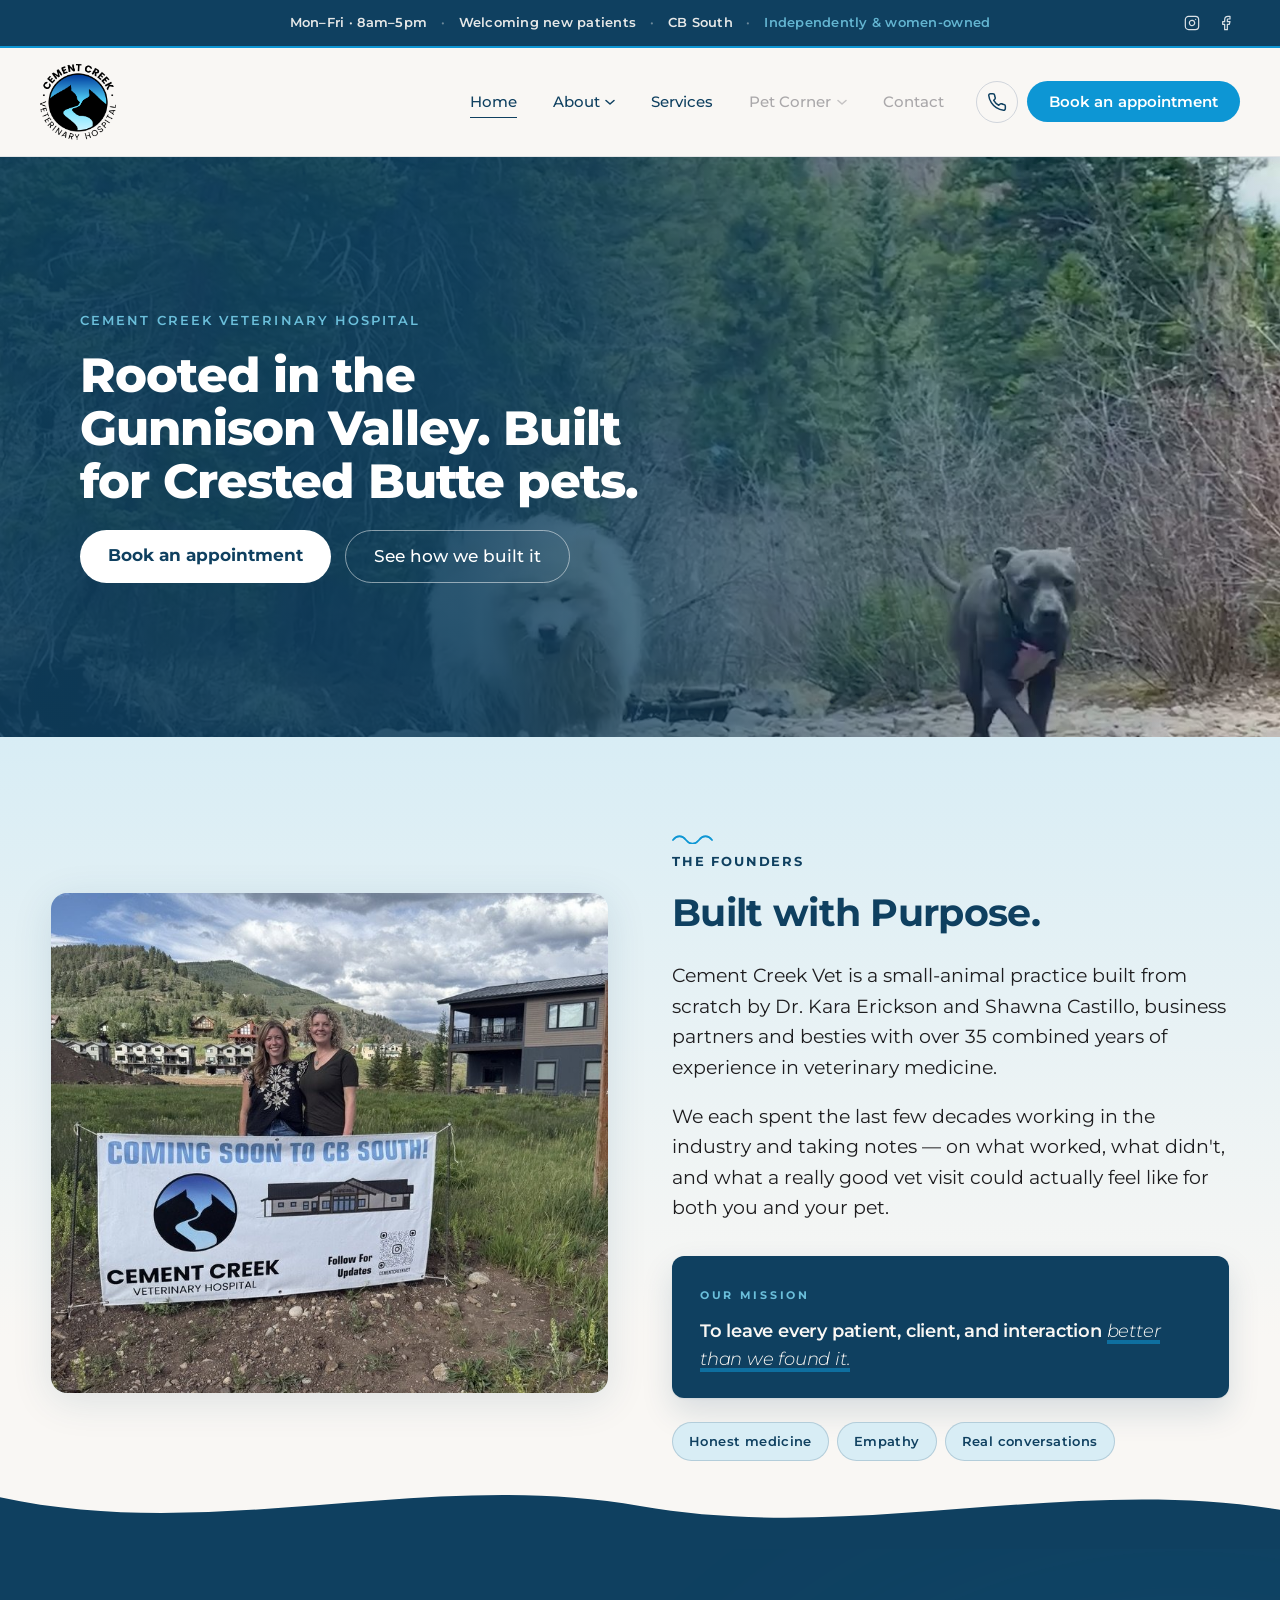
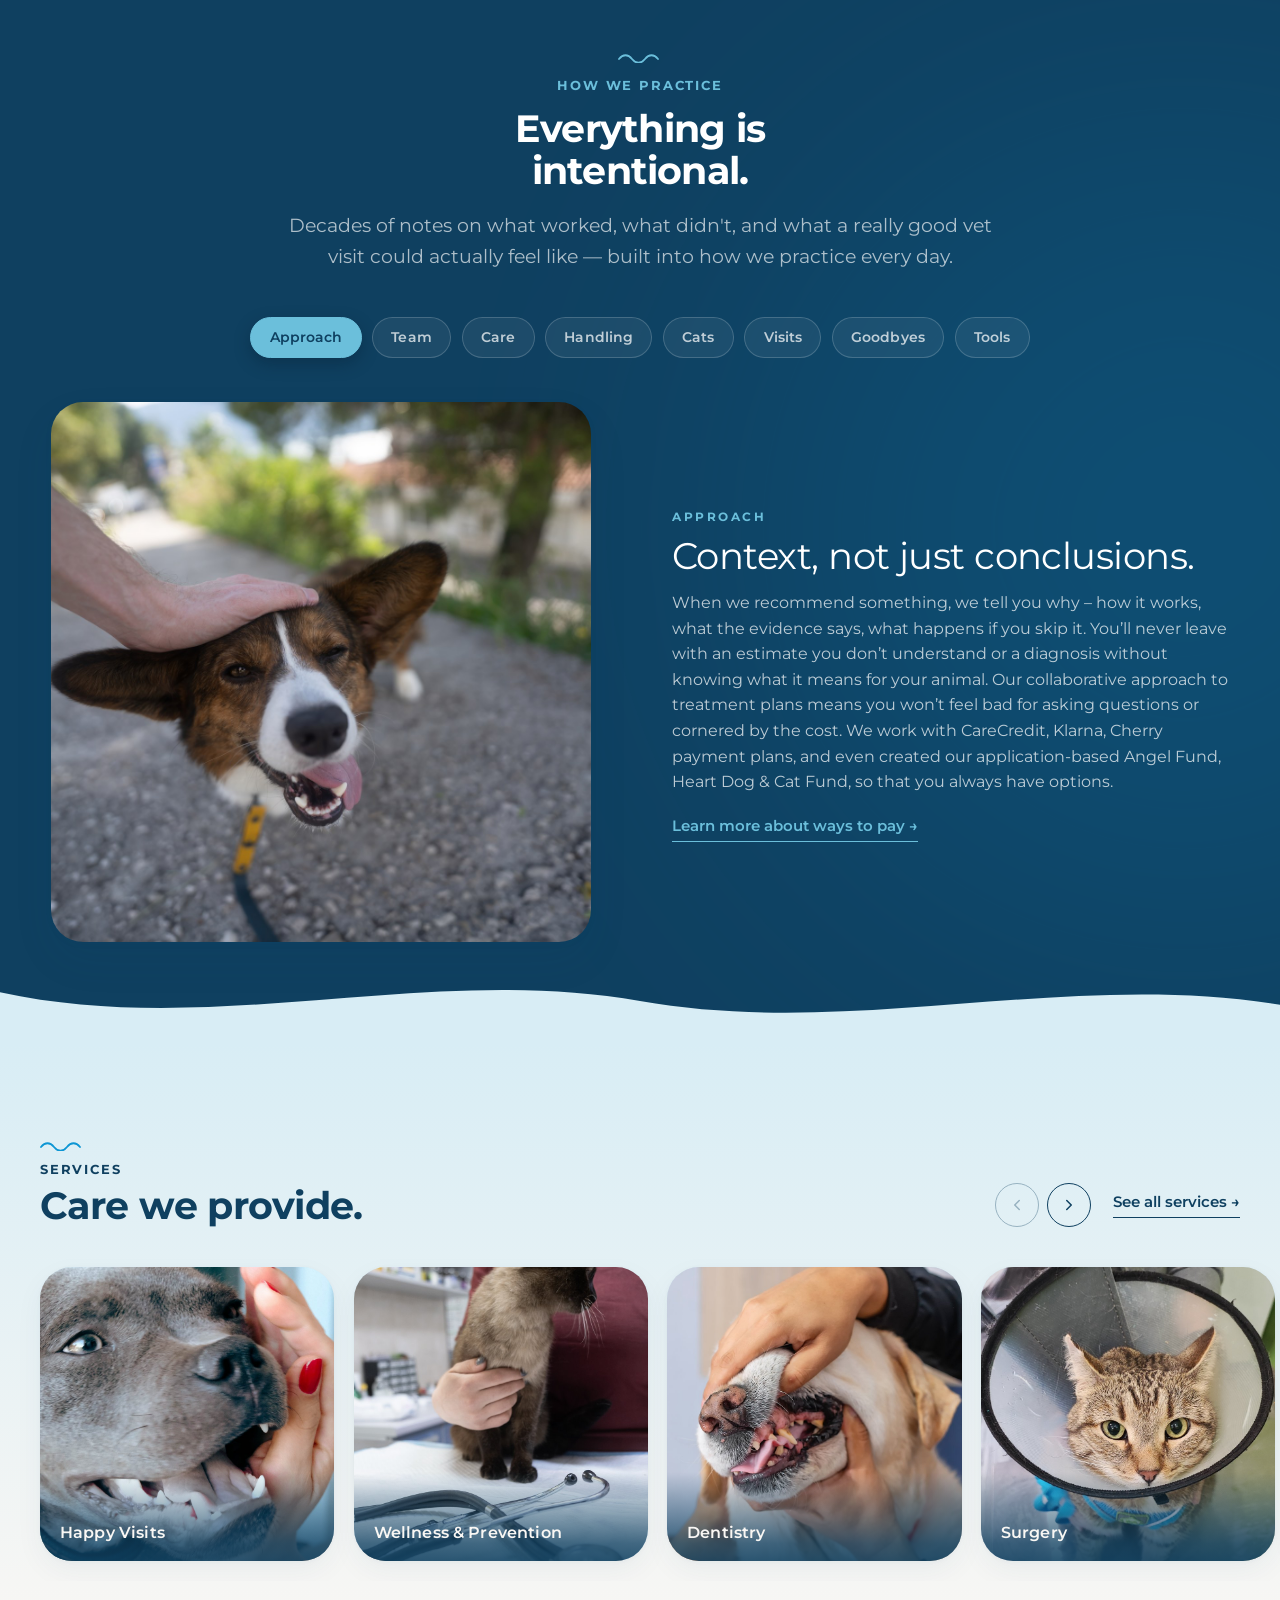
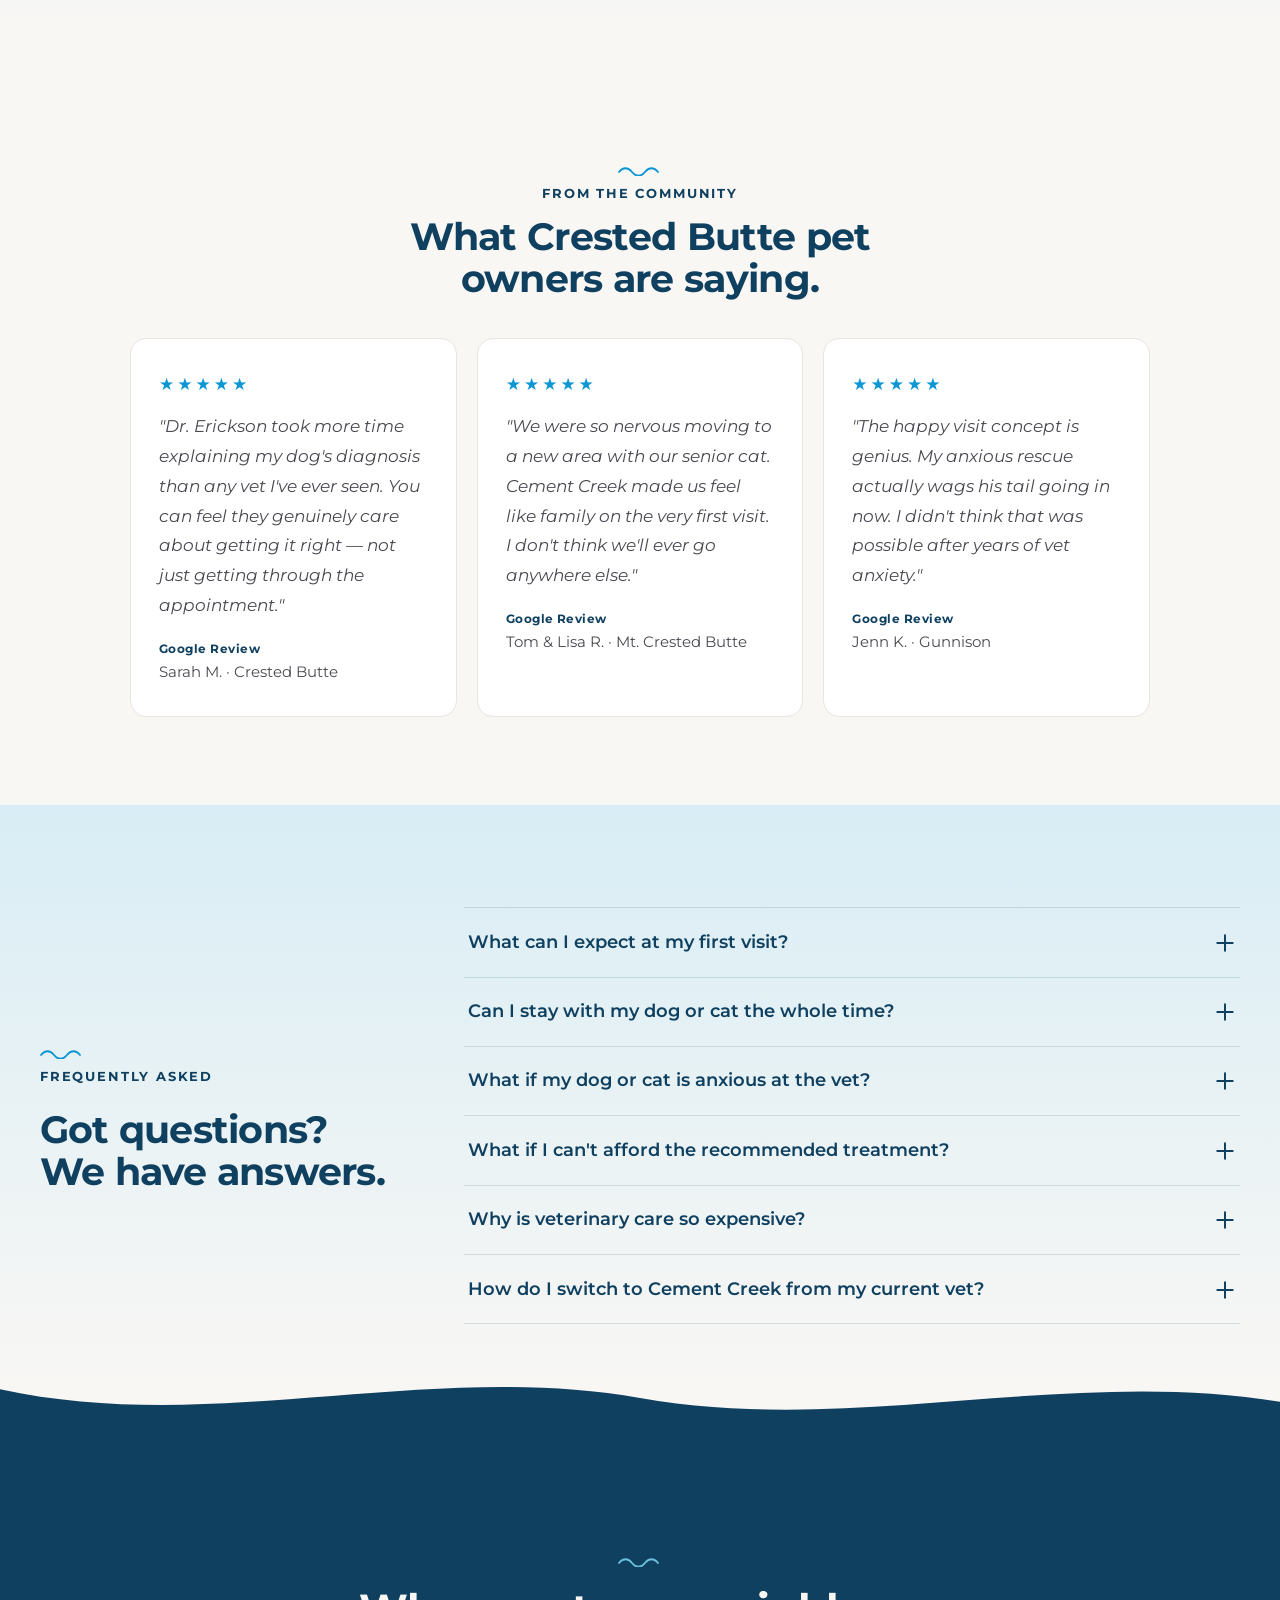
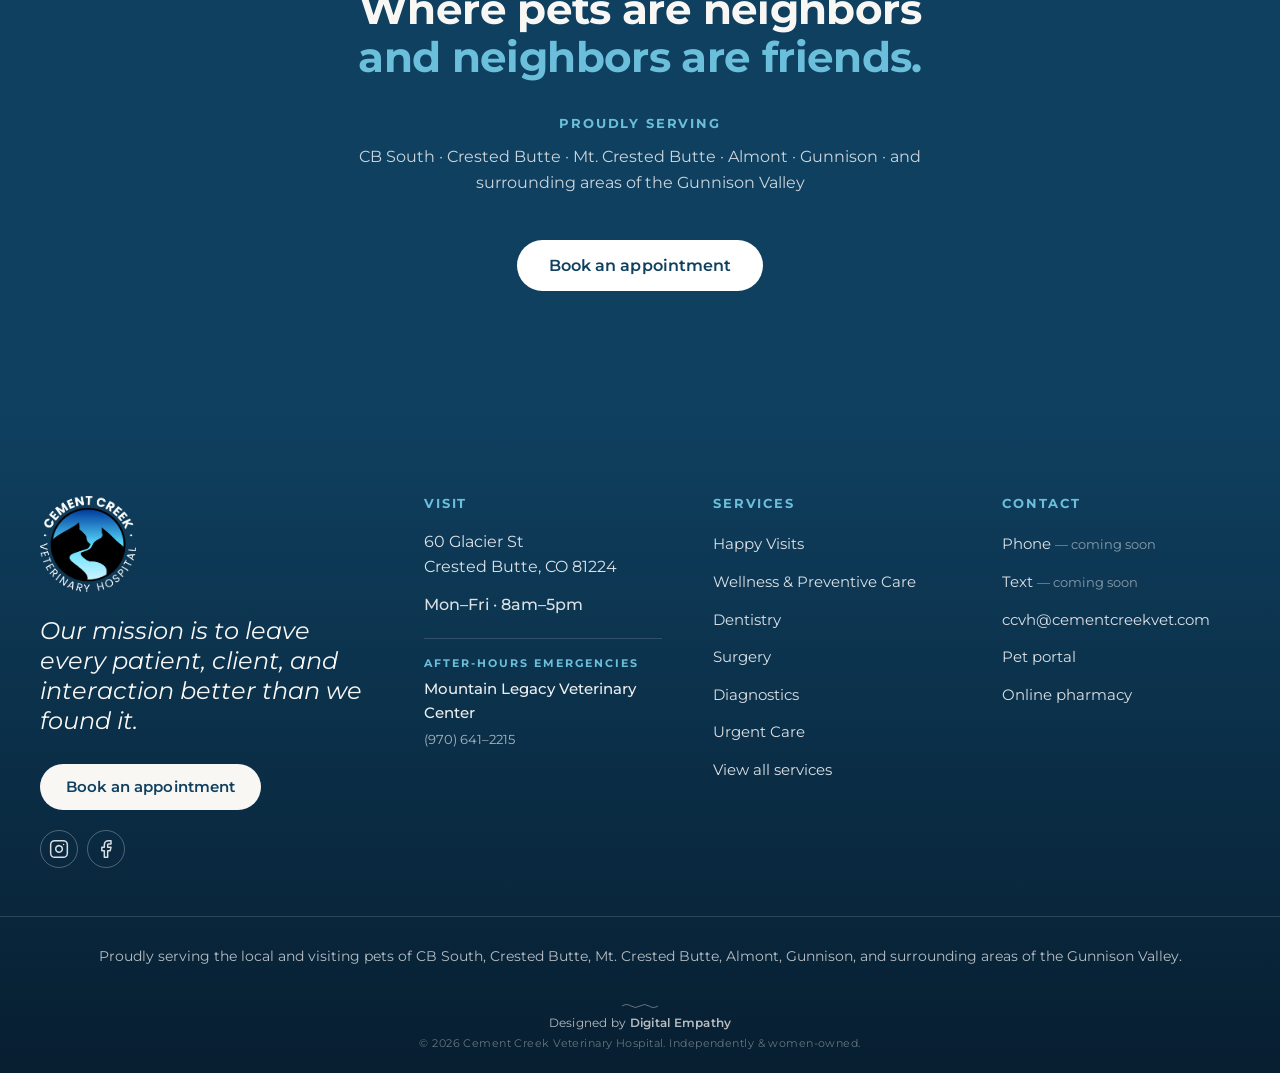
==== homepage-2.html @ b61f5b1e "v13: establish v2 design track per Design Revision Brief Adds homepage-2 / services-2 / team-2 along" ====
<!DOCTYPE html>
<html lang="en">
<head>
  <meta charset="UTF-8" />
  <meta name="viewport" content="width=device-width, initial-scale=1.0" />
  <title>Cement Creek Veterinary Hospital — Crested Butte, CO</title>
  <meta name="description" content="A small-animal veterinary practice for the people and pets of the Gunnison Valley. Independently and women-owned. Now welcoming new patients in Crested Butte South, Colorado." />

  <!-- Google Fonts -->
  <link rel="preconnect" href="https://fonts.googleapis.com" />
  <link rel="preconnect" href="https://fonts.gstatic.com" crossorigin />
  <link href="https://fonts.googleapis.com/css2?family=Montserrat:ital,wght@0,300;0,400;0,500;0,600;0,700;0,800;1,400;1,500&display=swap" rel="stylesheet" />

  <link rel="stylesheet" href="styles/main-2.css?v=21" />
  <link rel="icon" type="image/png" href="assets/CEMENT CREEK MAIN LOGO_BADGE.png" />
</head>
<body>

  <div id="global-header"></div>

  <main>

    <!-- Page-creek watermark removed — see scripts/main.js + main.css. -->

    <!-- ========================================================
         HERO — full-width cinematic video banner (2026-05-27).
         Replaces the previous creek-clipped split hero + sibling
         hero-media-mask. The looping video fills the full width
         behind a left-anchored dark overlay; the copy column sits
         on the left. Layout + styling match Brees'
         homepage-mockup.html exactly. All copy preserved verbatim
         from the prior hero (brand line → eyebrow, tagline → h1,
         both buttons, founder signature).
         ======================================================== -->
    <section class="hero-banner" aria-label="Cement Creek Veterinary Hospital">
      <!-- Hero loop video. Autoplay + muted + playsinline so it
           starts silently on every device. Poster is shown while
           loading (and as a fallback if autoplay is blocked). -->
      <video
        data-hero-video
        autoplay muted loop playsinline
        preload="metadata"
        poster="assets/videos/hero-video-poster.jpg"
        aria-hidden="true">
        <source src="assets/videos/hero-video.mp4" type="video/mp4" />
      </video>
      <div class="hero-overlay">
        <div class="hero-text" data-reveal>
          <div class="hero-eyebrow">Cement Creek Veterinary Hospital</div>
          <h1>Rooted in the Gunnison Valley. Built for Crested Butte pets.</h1>
          <div class="hero-ctas">
            <a href="#" class="btn-white" data-todo="Book an appointment URL">Book an appointment</a>
            <a href="#everything-intentional" class="btn-ghost">See how we built it</a>
          </div>
        </div>
      </div>
    </section>


    <!-- ========================================================
         BUILT WITH PURPOSE — founder intro
         Primary photo: building exterior (placeholder until founder portrait arrives)
         Secondary photo: dogs in creek portrait (small print, overlapping corner)
         ======================================================== -->
    <section class="section founders" aria-labelledby="founders-title">

      <div class="container">
        <div class="founders__grid">

          <!-- IMAGE on the LEFT — single rounded photo of the clinic
               or the founders. Replaces the previous stacked polaroids. -->
          <div class="founders__media" data-reveal>
            <figure class="founders__image">
              <img src="assets/images/founders-portrait.jpg"
                   alt="Dr. Kara Erickson and Shawna Castillo — founders of Cement Creek Veterinary Hospital" />
            </figure>
          </div>

          <!-- TEXT on the RIGHT — founders intro + mission. -->
          <div class="founders__copy">
            <span class="eyebrow" data-reveal>The Founders</span>
            <h2 class="founders__title" id="founders-title" data-reveal>Built with Purpose.</h2>
            <!-- Two-paragraph lede (matches the homepage-mockup
                 "longer format"). Natural break at the em-dash
                 sentence boundary. Copy is unchanged — just split. -->
            <p class="founders__lede" data-reveal>
              Cement Creek Vet is a small-animal practice built from scratch by Dr. Kara Erickson and Shawna Castillo, business partners and besties with over 35 combined years of experience in veterinary medicine.
            </p>
            <p class="founders__lede" data-reveal>
              We each spent the last few decades working in the industry and taking notes &mdash; on what worked, what didn't, and what a really good vet visit could actually feel like for both you and your pet.
            </p>
            <!-- MISSION callout — navy card with eyebrow + pledge only.
                 The three pillars were pulled OUT into the .values-tags
                 row below (matches the homepage-mockup structure where
                 the mission card stays focused on the pledge and the
                 values read as separate, scannable chips). -->
            <figure class="mission mission--navy" data-reveal>
              <span class="mission__eyebrow">Our Mission</span>
              <blockquote class="mission__quote">
                To leave every patient, client, and interaction <em>better than we found it.</em>
              </blockquote>
            </figure>
            <!-- VALUES TAGS — the three pillars as a pill row below
                 the mission card. Matches the mockup's `.values-tags`
                 pattern, recolored to our palette tokens. -->
            <ul class="values-tags" aria-label="How we deliver on our mission" data-reveal>
              <li>Honest medicine</li>
              <li>Empathy</li>
              <li>Real conversations</li>
            </ul>
          </div>

        </div>
      </div>
    </section>


    <!-- ========================================================
         EVERYTHING IS INTENTIONAL — tabbed pills + single focus
         8 numbered pills at the top. One detail panel below.
         Compact (~one-half viewport) so the page reads short even
         though there's a lot to say. Click a pill to swap the
         visible panel. Keyboard arrow nav supported.
         ======================================================== -->
    <section class="section intentional" id="everything-intentional" aria-labelledby="intentional-title">

      <div class="container">

        <header class="intentional__head">
          <!-- Wave-mark squiggle + "How we practice" eyebrow per
               brief + mockup. Powder Blue stroke on dark Midnight
               Cove via currentColor inheritance. -->
          <svg class="intentional__wave-mark" aria-hidden="true" width="44" height="12" viewBox="0 0 44 12" fill="none" data-reveal>
            <path d="M1 8C5 3 10 3 14 8C18 13 23 13 27 8C31 3 36 3 40 8" stroke="currentColor" stroke-width="1.8" stroke-linecap="round"/>
          </svg>
          <p class="intentional__eyebrow" data-reveal>How we practice</p>
          <h2 class="intentional__title" id="intentional-title" data-reveal>
            Everything is <em>intentional.</em>
          </h2>
          <p class="intentional__intro" data-reveal>
            Decades of notes on what worked, what didn't, and what a really good vet visit could actually feel like &mdash; built into how we practice every day.
          </p>
        </header>

        <!-- Tab order locked: Approach → Team → Care → Handling →
             Cats → Visits → Goodbyes → Tools. Verbatim copy from
             Brees' 2026-05-20 paste, no rewording. -->
        <div class="tab-strip" role="tablist"
             aria-label="What makes Cement Creek intentional"
             data-reveal>
          <button class="tab" role="tab" id="t-approach" aria-controls="p-approach"
                  aria-selected="true">
            <span class="tab__label">Approach</span>
          </button>
          <button class="tab" role="tab" id="t-team" aria-controls="p-team"
                  aria-selected="false" tabindex="-1">
            <span class="tab__label">Team</span>
          </button>
          <button class="tab" role="tab" id="t-care" aria-controls="p-care"
                  aria-selected="false" tabindex="-1">
            <span class="tab__label">Care</span>
          </button>
          <button class="tab" role="tab" id="t-handling" aria-controls="p-handling"
                  aria-selected="false" tabindex="-1">
            <span class="tab__label">Handling</span>
          </button>
          <button class="tab" role="tab" id="t-cats" aria-controls="p-cats"
                  aria-selected="false" tabindex="-1">
            <span class="tab__label">Cats</span>
          </button>
          <button class="tab" role="tab" id="t-visits" aria-controls="p-visits"
                  aria-selected="false" tabindex="-1">
            <span class="tab__label">Visits</span>
          </button>
          <button class="tab" role="tab" id="t-goodbyes" aria-controls="p-goodbyes"
                  aria-selected="false" tabindex="-1">
            <span class="tab__label">Goodbyes</span>
          </button>
          <button class="tab" role="tab" id="t-tools" aria-controls="p-tools"
                  aria-selected="false" tabindex="-1">
            <span class="tab__label">Tools</span>
          </button>
        </div>

        <div class="tab-panels" data-reveal>

          <!-- 01 · Approach — default visible -->
          <article class="tab-panel is-active" role="tabpanel"
                   id="p-approach" aria-labelledby="t-approach">
            <img class="tab-panel__display" src="assets/images/tab-approach.jpg"
                 alt="A pet owner gently petting their corgi" />
            <div class="tab-panel__body">
              <span class="tab-panel__index">Approach</span>
              <h3 class="tab-panel__heading">Context, not just conclusions.</h3>
              <p class="tab-panel__copy">
                When we recommend something, we tell you why &ndash; how it works, what the evidence says, what happens if you skip it. You&rsquo;ll never leave with an estimate you don&rsquo;t understand or a diagnosis without knowing what it means for your animal. Our collaborative approach to treatment plans means you won&rsquo;t feel bad for asking questions or cornered by the cost. We work with CareCredit, Klarna, Cherry payment plans, and even created our application-based Angel Fund, Heart Dog &amp; Cat Fund, so that you always have options.
              </p>
              <a href="#" class="tab-panel__cta" data-todo="Ways-to-pay URL — placeholder">
                Learn more about ways to pay &rarr;
              </a>
            </div>
          </article>

          <!-- 02 · Team -->
          <article class="tab-panel" role="tabpanel"
                   id="p-team" aria-labelledby="t-team" hidden>
            <img class="tab-panel__display" src="assets/images/team-photo.jpg"
                 alt="The Cement Creek Veterinary Hospital team" />
            <div class="tab-panel__body">
              <span class="tab-panel__index">Team</span>
              <h3 class="tab-panel__heading">A team hired for culture first.</h3>
              <p class="tab-panel__copy">
                We all love what we do and actually want to come to work. Running into you on the trails or around town is a bonus - there&rsquo;s a good chance we&rsquo;ll recognize your pet before you, but that&rsquo;s kind of the whole point.
              </p>
              <a href="team.html" class="tab-panel__cta">Meet our Team &rarr;</a>
            </div>
          </article>

          <!-- 03 · Care -->
          <article class="tab-panel" role="tabpanel"
                   id="p-care" aria-labelledby="t-care" hidden>
            <img class="tab-panel__display" src="assets/images/tab-care.jpg"
                 alt="An Australian cattle dog puppy beside its adult companion outdoors" />
            <div class="tab-panel__body">
              <span class="tab-panel__index">Care</span>
              <h3 class="tab-panel__heading">Personalized pet care.</h3>
              <p class="tab-panel__copy">
                Every patient is treated as an individual &ndash; their own history, their own needs, their own plan.
              </p>
            </div>
          </article>

          <!-- 04 · Handling -->
          <article class="tab-panel" role="tabpanel"
                   id="p-handling" aria-labelledby="t-handling" hidden>
            <img class="tab-panel__display" src="assets/images/tab-handling.jpg"
                 alt="A tortoiseshell cat resting calmly inside a transport bag" />
            <div class="tab-panel__body">
              <span class="tab-panel__index">Handling</span>
              <h3 class="tab-panel__heading">Gentle handling as a standard, not a specialty.</h3>
              <p class="tab-panel__copy">
                We prioritize a low-stress experience for all, and adapt our handling techniques based on your pet&rsquo;s disposition, lifestyle, and personality.
              </p>
            </div>
          </article>

          <!-- 05 · Cats -->
          <article class="tab-panel" role="tabpanel"
                   id="p-cats" aria-labelledby="t-cats" hidden>
            <img class="tab-panel__display" src="assets/images/tab-cats.jpg"
                 alt="A white cat meowing with its mouth open" />
            <div class="tab-panel__body">
              <span class="tab-panel__index">Cats</span>
              <h3 class="tab-panel__heading">A quiet and cozy space, built just for cats.</h3>
              <p class="tab-panel__copy">
                A separate room where cats can relax and recover with calming music and their own condo.
              </p>
            </div>
          </article>

          <!-- 06 · Visits -->
          <article class="tab-panel" role="tabpanel"
                   id="p-visits" aria-labelledby="t-visits" hidden>
            <img class="tab-panel__display" src="assets/images/tab-visits.jpg"
                 alt="A playful corgi sitting comfortably and looking up, ready for their visit" />
            <div class="tab-panel__body">
              <span class="tab-panel__index">Visits</span>
              <h3 class="tab-panel__heading">Happy visits because we care about your experience.</h3>
              <p class="tab-panel__copy">
                Schedule time to share the space for a bit. Meet the team, get some treats, let your pet sniff around and decide we&rsquo;re okay. Our goal is to create positive associations and lasting relationships.
              </p>
              <a href="services.html#happy-visits" class="tab-panel__cta">Learn more &rarr;</a>
            </div>
          </article>

          <!-- 07 · Goodbyes -->
          <article class="tab-panel" role="tabpanel"
                   id="p-goodbyes" aria-labelledby="t-goodbyes" hidden>
            <img class="tab-panel__display" src="assets/images/tab-goodbyes.jpg"
                 alt="A baby's small hand gently holding onto a dog's collar" />
            <div class="tab-panel__body">
              <span class="tab-panel__index">Goodbyes</span>
              <h3 class="tab-panel__heading">A separate entrance for hard days.</h3>
              <p class="tab-panel__copy">
                Because saying goodbye sucks, and your pet deserves a peaceful passing.
              </p>
            </div>
          </article>

          <!-- 08 · Tools (matched to other tab-panel layouts —
               square tab-panel__display image, no caption). -->
          <article class="tab-panel" role="tabpanel"
                   id="p-tools" aria-labelledby="t-tools" hidden>
            <img class="tab-panel__display" src="assets/images/fishbowl-framing.jpg"
                 alt="Wood framing of the 'fishbowl' glass observation room mid-build at Cement Creek." />
            <div class="tab-panel__body">
              <span class="tab-panel__index">Tools</span>
              <h3 class="tab-panel__heading">Modern tools and technology support.</h3>
              <p class="tab-panel__copy">
                Rural living doesn&rsquo;t have to mean less access to quality veterinary care. We stay current on the latest advancements in veterinary medicine. For our team, that means ongoing education and modern equipment; for you, it means quicker answers, better diagnostics, and more accessible treatments. We carefully built every corner of Cement Creek Vet with that in mind: in-house labwork, advanced diagnostic imaging, dedicated dental and surgical suites, and our personal favorite &ndash; a glass observation room affectionately called the &lsquo;fishbowl,&rsquo; so your pet is never out of our sight during their time here.
              </p>
              <a href="services.html" class="tab-panel__cta">See how we built it &rarr;</a>
            </div>
          </article>

        </div>

      </div>
    </section>


    <!-- ========================================================
         SERVICES — auto-scrolling polaroid marquee
         Compact horizontal strip (~50vh max) that teases the full
         list of services. Cards drift sideways on their own;
         hovering or focusing the strip pauses the motion.
         Real photos go in via data-todo TODOs as they arrive.
         ======================================================== -->
    <section class="services-strip" aria-labelledby="services-strip-title">

      <header class="services-strip__head">
        <div>
          <span class="eyebrow" data-reveal>Services</span>
          <h2 class="services-strip__title" id="services-strip-title" data-reveal>
            Care we provide.
          </h2>
        </div>
        <div class="services-strip__actions">
          <div class="services-strip__nav" role="group" aria-label="Scroll services">
            <button type="button"
                    class="services-strip__nav-btn"
                    data-rail-prev
                    aria-label="Previous services">
              <svg viewBox="0 0 24 24" aria-hidden="true">
                <polyline points="15 6 9 12 15 18" />
              </svg>
            </button>
            <button type="button"
                    class="services-strip__nav-btn"
                    data-rail-next
                    aria-label="Next services">
              <svg viewBox="0 0 24 24" aria-hidden="true">
                <polyline points="9 6 15 12 9 18" />
              </svg>
            </button>
          </div>
          <a href="services-2.html" class="services-strip__cta" data-reveal>
            See all services &rarr;
          </a>
        </div>
      </header>

      <!-- Single horizontal scroll rail (restored per Brees) —
           tall pill cards rotate horizontally via prev/next arrows
           in the header, native drag/swipe, hidden scrollbar. -->
      <div class="services-rail" aria-label="Services available at Cement Creek">

        <article class="service-card photo-print">
          <img src="assets/images/service-happy-visits.jpg"
               alt="A young golden retriever puppy exploring a grassy field" />
          <figcaption class="photo-print__caption">Happy Visits</figcaption>
        </article>

        <article class="service-card photo-print">
          <img src="assets/images/service-wellness.jpg"
               alt="A healthy German Shepherd with a bright, happy expression" />
          <figcaption class="photo-print__caption">Wellness &amp; Prevention</figcaption>
        </article>

        <article class="service-card photo-print">
          <img src="assets/images/service-dentistry.jpg"
               alt="A happy golden retriever showing off a bright, healthy smile" />
          <figcaption class="photo-print__caption">Dentistry</figcaption>
        </article>

        <article class="service-card photo-print">
          <img src="assets/images/service-surgery.jpg"
               alt="Sterile surgical instruments laid out on a green operating drape" />
          <figcaption class="photo-print__caption">Surgery</figcaption>
        </article>

        <article class="service-card photo-print">
          <img src="assets/images/service-diagnostics.jpg"
               alt="Ultrasound scan printouts from a modern diagnostic machine" />
          <figcaption class="photo-print__caption">Diagnostics</figcaption>
        </article>

        <article class="service-card photo-print">
          <img src="assets/images/service-laser.jpg"
               alt="A husky snuggled in a soft blanket, comfortable and at rest" />
          <figcaption class="photo-print__caption">Therapeutic Laser</figcaption>
        </article>

        <article class="service-card photo-print">
          <img src="assets/images/service-urgent-care.jpg"
               alt="A calm dog resting attentively indoors" />
          <figcaption class="photo-print__caption">Urgent Care</figcaption>
        </article>

        <article class="service-card photo-print">
          <img src="assets/images/service-microchip.jpg"
               alt="A small kitten cradled gently in human hands" />
          <figcaption class="photo-print__caption">Microchipping</figcaption>
        </article>

        <article class="service-card photo-print">
          <img src="assets/images/service-end-of-life.jpg"
               alt="A senior dog resting peacefully" />
          <figcaption class="photo-print__caption">End-of-Life Care</figcaption>
        </article>

        <article class="service-card photo-print">
          <img src="assets/images/service-pharmacy.jpg"
               alt="A white pharmacy bottle with capsules" />
          <figcaption class="photo-print__caption">Pharmacy</figcaption>
        </article>

      </div>

    </section>


    <!-- ========================================================
         GOOGLE REVIEWS (brief — From the community)
         Placeholder copy flagged via data-todo until real reviews
         arrive. Structure: 3-column white cards on warm off-white,
         Vivid Mid stars, italic body, source + name footer.
         ======================================================== -->
    <section class="reviews" aria-labelledby="reviews-title" data-todo="Replace placeholder reviews with real Google Reviews">
      <header class="reviews__head">
        <span class="eyebrow" data-reveal>From the community</span>
        <h2 class="reviews__title" id="reviews-title" data-reveal>What Crested Butte pet owners are saying.</h2>
      </header>
      <div class="reviews__grid">
        <article class="review-card" data-reveal>
          <div class="review-card__stars" aria-label="5 out of 5 stars">&#9733;&#9733;&#9733;&#9733;&#9733;</div>
          <p class="review-card__quote">"Dr. Erickson took more time explaining my dog's diagnosis than any vet I've ever seen. You can feel they genuinely care about getting it right &mdash; not just getting through the appointment."</p>
          <p class="review-card__source">Google Review</p>
          <p class="review-card__name">Sarah M. &middot; Crested Butte</p>
        </article>
        <article class="review-card" data-reveal>
          <div class="review-card__stars" aria-label="5 out of 5 stars">&#9733;&#9733;&#9733;&#9733;&#9733;</div>
          <p class="review-card__quote">"We were so nervous moving to a new area with our senior cat. Cement Creek made us feel like family on the very first visit. I don't think we'll ever go anywhere else."</p>
          <p class="review-card__source">Google Review</p>
          <p class="review-card__name">Tom &amp; Lisa R. &middot; Mt. Crested Butte</p>
        </article>
        <article class="review-card" data-reveal>
          <div class="review-card__stars" aria-label="5 out of 5 stars">&#9733;&#9733;&#9733;&#9733;&#9733;</div>
          <p class="review-card__quote">"The happy visit concept is genius. My anxious rescue actually wags his tail going in now. I didn't think that was possible after years of vet anxiety."</p>
          <p class="review-card__source">Google Review</p>
          <p class="review-card__name">Jenn K. &middot; Gunnison</p>
        </article>
      </div>
    </section>


    <!-- ========================================================
         FAQ — editorial side-by-side. Sticky title block on the
         LEFT ('Got questions? We have answers.' + close + CTA),
         accordion of six Q&As on the RIGHT. Page barely grows
         vertically when answers expand because only the right
         column changes height. Copy is verbatim from the FAQ PDF.

         Creek detour: enters from services at x=85, bows left
         to x=55 over the title column, comes back to x=85 to
         continue into the closer.
         ======================================================== -->
    <section class="faq" aria-labelledby="faq-title">
      <div class="container">
        <div class="faq__grid">

          <!-- LEFT — sticky title block -->
          <header class="faq__intro">
            <span class="eyebrow" data-reveal>Frequently asked</span>
            <h2 class="faq__title" id="faq-title" data-reveal>
              Got questions? <em>We have answers.</em>
            </h2>
            <div data-reveal>
              <a href="contact.html" class="btn btn--ghost" data-todo="Confirm contact route">Contact us</a>
            </div>
          </header>

          <!-- RIGHT — accordion of Q&As. Native <details>/<summary>
               so it's accessible + JS-free. Multiple answers can be
               open at once. -->
          <div class="faq__list">

            <!-- Q1 — First visit -->
            <details class="faq__item" data-reveal>
              <summary class="faq__q">
                <span>What can I expect at my first visit?</span>
                <svg class="faq__icon" width="20" height="20" viewBox="0 0 20 20" fill="none" stroke="currentColor" stroke-width="1.8" stroke-linecap="round" aria-hidden="true">
                  <line x1="10" y1="3" x2="10" y2="17"/>
                  <line x1="3" y1="10" x2="17" y2="10"/>
                </svg>
              </summary>
              <div class="faq__a">
                <p>
                  Your first visit starts before you walk in. Once your appointment
                  is scheduled, we'll send you a registration form to complete
                  digitally &mdash; it covers the important details about your pet
                  so we can hit the ground running when you arrive. A few days
                  before your appointment, we'll also send relevant information by
                  text: what to expect, the science behind any vaccines or tests
                  your pet might be due for, anything worth knowing ahead of time.
                  You show up informed, not handed a pamphlet in the lobby.
                </p>
                <p>
                  When you walk in, we know your name. The exam itself isn't a
                  15-minute checklist &mdash; you'll meet your veterinarian, talk
                  through what we're seeing, what's coming, and what your pet
                  might need over the next year. If we recommend anything beyond
                  the wellness check, we'll tell you what and why.
                </p>
                <!-- Pricing callout (brief: Pale Powder Blue left-bordered
                     inset). $[XX] is a placeholder until exam-fee confirmed. -->
                <aside class="faq__callout" data-todo="Confirm new-patient exam fee with Shawna/Kara">
                  <p class="faq__callout-label">New patient exam</p>
                  <p class="faq__callout-body">
                    A full 30-minute, nose-to-tail evaluation &mdash; not a 15-minute checklist. Exam fee is $[XX]. We're upfront about what you're paying for and why.
                  </p>
                </aside>
              </div>
            </details>

            <!-- Q2 — Staying with your pet -->
            <details class="faq__item" data-reveal>
              <summary class="faq__q">
                <span>Can I stay with my dog or cat the whole time?</span>
                <svg class="faq__icon" width="20" height="20" viewBox="0 0 20 20" fill="none" stroke="currentColor" stroke-width="1.8" stroke-linecap="round" aria-hidden="true">
                  <line x1="10" y1="3" x2="10" y2="17"/>
                  <line x1="3" y1="10" x2="17" y2="10"/>
                </svg>
              </summary>
              <div class="faq__a">
                <p>
                  Yes, mostly. For routine appointments we start and finish with
                  you in the room. Occasionally we need to bring your pet to our
                  treatment area for tests or treatments but will discuss this with
                  you at the time. Anesthesia, surgery, dental procedures, and some
                  treatments require a controlled environment, so we'll take your
                  pet to our treatment area for those. Nothing about your pet's
                  care will be hidden from you &mdash; we'll always tell you what's
                  happening and why.
                </p>
              </div>
            </details>

            <!-- Q3 — Anxious pets -->
            <details class="faq__item" data-reveal>
              <summary class="faq__q">
                <span>What if my dog or cat is anxious at the vet?</span>
                <svg class="faq__icon" width="20" height="20" viewBox="0 0 20 20" fill="none" stroke="currentColor" stroke-width="1.8" stroke-linecap="round" aria-hidden="true">
                  <line x1="10" y1="3" x2="10" y2="17"/>
                  <line x1="3" y1="10" x2="17" y2="10"/>
                </svg>
              </summary>
              <div class="faq__a">
                <p>
                  Anxious pets are a big part of why we built this place the way
                  we did. We offer happy visits &mdash; no exam, no treatment,
                  just a chance for your dog or cat to come in, see the space,
                  meet the team, get a treat, and head home before anything
                  stressful happens. Our cat area is a separate, quiet space away
                  from dogs (because cats have opinions about that). Exams happen
                  on the floor, outside, in the parking lot &mdash; wherever your
                  pet is most comfortable.
                </p>
                <p>
                  If you know your pet is nervous at the vet, tell us when you
                  book. We'll plan for it: longer appointment, quieter room,
                  slower pace, medication considerations, and of course, lots of
                  treats.
                </p>
              </div>
            </details>

            <!-- Q4 — Affordability -->
            <details class="faq__item" data-reveal>
              <summary class="faq__q">
                <span>What if I can't afford the recommended treatment?</span>
                <svg class="faq__icon" width="20" height="20" viewBox="0 0 20 20" fill="none" stroke="currentColor" stroke-width="1.8" stroke-linecap="round" aria-hidden="true">
                  <line x1="10" y1="3" x2="10" y2="17"/>
                  <line x1="3" y1="10" x2="17" y2="10"/>
                </svg>
              </summary>
              <div class="faq__a">
                <p>
                  You're not the first to ask, and you won't be the last
                  &mdash; no judgment here. We'll always walk you through
                  options: the most comprehensive plan, something that fits your
                  budget, or a step-by-step approach over time. We'll tell you
                  honestly what we'd choose for our own pets, but the decision is
                  always yours.
                </p>
                <p>
                  We accept CareCredit, Klarna, Cherry payment plans, and all
                  major credit cards. We'll always review a full estimate with you
                  before we do anything.
                </p>
                <p>
                  We also established the Heart Dog &amp; Cat Fund for pets whose
                  families need a little extra support. The Fund is currently
                  pursuing 501(c)3 status &mdash; meaning donations may become tax
                  deductible soon.
                  <a href="heart-fund.html" class="faq__inline-link" data-todo="Heart Dog &amp; Cat Fund destination">Learn more or contribute &rarr;</a>
                </p>
                <p>Or just ask us about it at your next visit.</p>
              </div>
            </details>

            <!-- Q5 — Why is vet care expensive -->
            <details class="faq__item" data-reveal>
              <summary class="faq__q">
                <span>Why is veterinary care so expensive?</span>
                <svg class="faq__icon" width="20" height="20" viewBox="0 0 20 20" fill="none" stroke="currentColor" stroke-width="1.8" stroke-linecap="round" aria-hidden="true">
                  <line x1="10" y1="3" x2="10" y2="17"/>
                  <line x1="3" y1="10" x2="17" y2="10"/>
                </svg>
              </summary>
              <div class="faq__a">
                <p>
                  It's a fair question and one we'd rather answer honestly than
                  dodge. Over the past decade, corporate consolidation has
                  changed the veterinary industry significantly &mdash; large
                  corporations have acquired clinics across the country and
                  benefit from subsidized pricing on everything from medications
                  to equipment that independent practices simply don't have
                  access to.
                </p>
                <p>
                  Cement Creek Veterinary Hospital is independently owned. That
                  means we pay market rate for everything, and our pricing
                  reflects the actual cost of providing high quality care. We
                  keep our prices fair, we'll always be transparent about them,
                  and we're not here to nickel and dime you. We're here because
                  we love this community and the animals in it &ndash; and we
                  need to keep the lights on to keep doing that.
                </p>
              </div>
            </details>

            <!-- Q6 — Switching vets -->
            <details class="faq__item" data-reveal>
              <summary class="faq__q">
                <span>How do I switch to Cement Creek from my current vet?</span>
                <svg class="faq__icon" width="20" height="20" viewBox="0 0 20 20" fill="none" stroke="currentColor" stroke-width="1.8" stroke-linecap="round" aria-hidden="true">
                  <line x1="10" y1="3" x2="10" y2="17"/>
                  <line x1="3" y1="10" x2="17" y2="10"/>
                </svg>
              </summary>
              <div class="faq__a">
                <p>
                  Easier than you'd think. Just schedule an initial wellness exam
                  and let us know who your current vet is &mdash; we'll request
                  your pet's medical records directly so our team can review
                  their history before you arrive. That way we can spend your
                  appointment actually getting to know you and your pet, not
                  playing catch-up on paperwork.
                </p>
              </div>
            </details>

          </div>

        </div>
      </div>
    </section>


    <!-- ========================================================
         CLOSER
         ======================================================== -->
    <section class="closer" aria-labelledby="closer-title">

      <div class="container container--narrow">
        <!-- Wave-mark squiggle above the CTA headline (brief +
             mockup). Powder Blue stroke on the dark Midnight Cove
             section per the dark-section convention. -->
        <svg class="closer__wave-mark" aria-hidden="true" width="44" height="12" viewBox="0 0 44 12" fill="none" data-reveal>
          <path d="M1 8C5 3 10 3 14 8C18 13 23 13 27 8C31 3 36 3 40 8" stroke="currentColor" stroke-width="1.8" stroke-linecap="round"/>
        </svg>
        <h2 class="closer__title" id="closer-title" data-reveal>
          Where pets are neighbors <em>and neighbors are friends.</em>
        </h2>

        <!-- Brief: "Proudly serving" label + dot-separated town
             list (no pills). Uses the same town names as the
             previous v2 pill list — copy unchanged, just reshaped
             into label + inline list per the brief spec. -->
        <p data-reveal>
          <span class="closer__serving-label">Proudly serving</span>
          <span class="closer__towns">
            CB South &middot; Crested Butte &middot; Mt. Crested Butte &middot; Almont &middot; Gunnison &middot; and surrounding areas of the Gunnison Valley
          </span>
        </p>

        <div data-reveal>
          <a href="#" class="btn closer__cta btn--primary" data-todo="Book an appointment URL">Book an appointment</a>
        </div>
      </div>
    </section>

  </main>

  <div id="global-footer"></div>

  <script src="includes/load-partials-2.js"></script>
  <script src="scripts/main.js"></script>
</body>
</html>
---- styles/main-2.css ----
/* ============================================================
   Cement Creek Veterinary Hospital
   Design system + homepage styles  (v2 — material + editorial)
   ============================================================ */

/* -----------------------------------------------------------
   01 — Tokens
   ----------------------------------------------------------- */
:root {
  /* Palette migrated to the homepage-mockup.html blue system
     (2026-05-27). Token NAMES kept stable so every existing
     var() reference re-skins automatically; only the VALUES
     changed. Mockup mapping noted per line. */
  --paper: #F9F7F4;        /* mockup --bg — warm off-white page background */
  --paper-warm: #d8edf5;   /* mockup --cyan-light — pale powder-blue section bg / gradient top */
  --paper-deep: #c2def0;   /* slightly deeper powder blue — orbs, chips, soft fills */
  --ink: #0f4060;          /* mockup --bg-dark — dark sections, footer, headings, labels */
  --ink-deep: #071e30;     /* mockup footer gradient end — darkest blue */
  --creek: #6bbfdb;        /* mockup --cyan — powder-blue accents on dark surfaces */
  --creek-deep: #0d96d4;   /* mockup --vivid-mid — buttons, active states, wave marks, underlines */
  --stone: #4a4850;        /* mockup --text-mid — secondary text */
  --stone-light: #9a97a0;  /* lighter secondary text */
  --stone-warm: #4a4850;   /* secondary text (warm slot retired into --text-mid) */
  --charcoal: #1e1d1f;     /* mockup --text — body text */
  --white: #FFFFFF;        /* mockup --bg-card — cards, lifted surfaces */
  --border: #E8E4DF;       /* mockup --border — warm subtle hairline */

  /* Type — Montserrat throughout per the v2 design brief
     (weights 300, 400, 500, 600, 700, 800). No serif face used
     anywhere on the site. Italic 400/500 covers the editorial
     italic moments (hero/closer emphasis spans). */
  --font-display: 'Montserrat', system-ui, -apple-system, 'Segoe UI', sans-serif;
  --font-body: 'Montserrat', system-ui, -apple-system, 'Segoe UI', sans-serif;

  /* Fluid type scale — peaks at brief's specified pixel sizes on
     wide desktop, scales down on narrow screens. Brief: H1 48/800,
     H2 38/700, H3 30/700, CTA 42/700, FAQ q 18/600, body 17/400. */
  --fs-display: clamp(2.5rem, 1.8rem + 2.4vw, 3rem);     /* 40-48px hero/page H1 */
  --fs-h1: clamp(2.5rem, 1.8rem + 2.4vw, 3rem);          /* 40-48px page H1 */
  --fs-h2: clamp(1.875rem, 1.4rem + 1.6vw, 2.375rem);    /* 30-38px section H2 */
  --fs-h3: clamp(1.5rem, 1.2rem + 1vw, 1.875rem);        /* 24-30px tab H3 */
  --fs-h4: clamp(1.125rem, 1rem + 0.4vw, 1.25rem);       /* 18-20px */
  --fs-cta: clamp(2rem, 1.5rem + 2vw, 2.625rem);         /* 32-42px CTA heading */
  --fs-body: 1.0625rem;                                  /* 17px body */
  --fs-body-lg: 1.1875rem;                               /* 19px lede */
  --fs-small: 0.8125rem;                                 /* 13px eyebrows/topbar/captions */

  /* Spacing (8px base) */
  --space-1: 0.5rem; --space-2: 1rem; --space-3: 1.5rem; --space-4: 2rem;
  --space-5: 3rem; --space-6: 4rem; --space-7: 6rem; --space-8: 8rem;

  /* Layout */
  --container: 1280px;
  --container-narrow: 980px;
  --container-wide: 1440px;
  --radius-sm: 12px; --radius-md: 20px; --radius-lg: 32px; --radius-xl: 48px;

  /* Motion */
  --ease: cubic-bezier(0.22, 0.61, 0.36, 1);
  --ease-out: cubic-bezier(0.16, 1, 0.3, 1);

  /* Shadows — soft, photographic */
  --shadow-sm: 0 1px 2px rgba(15, 64, 96, 0.04), 0 6px 16px rgba(15, 64, 96, 0.04);
  --shadow-md: 0 2px 6px rgba(15, 64, 96, 0.06), 0 18px 40px rgba(15, 64, 96, 0.08);
  --shadow-lg: 0 4px 12px rgba(15, 64, 96, 0.08), 0 30px 80px rgba(15, 64, 96, 0.12);
  --shadow-print: 0 1px 1px rgba(15, 64, 96, 0.10), 0 10px 22px rgba(15, 64, 96, 0.12), 0 30px 60px rgba(15, 64, 96, 0.08);
}

/* -----------------------------------------------------------
   02 — Reset / base / paper-grain texture
   ----------------------------------------------------------- */
*, *::before, *::after { box-sizing: border-box; }
html, body { margin: 0; padding: 0; }
html { -webkit-text-size-adjust: 100%; scroll-behavior: smooth; }

/* Anchor-link scroll offset — the sticky header-stack (topbar +
   main header) is ~155px tall. Without this, in-page anchor jumps
   (e.g. "See how we built it" → #everything-intentional) land the
   section's top edge AT the viewport top, hidden behind the header.
   scroll-margin-top tells the browser to leave space when scrolling
   to any anchored section in <main>. */
main section[id] { scroll-margin-top: 180px; }

body {
  font-family: var(--font-body);
  font-size: var(--fs-body);
  line-height: 1.6;
  color: var(--charcoal);
  background: var(--paper);
  font-weight: 400;
  -webkit-font-smoothing: antialiased;
  -moz-osx-font-smoothing: grayscale;
  /* overflow-x: clip (not hidden) — `hidden` creates a scroll
     container that breaks `position: sticky` on descendants
     (the topbar + header). `clip` hides horizontal overflow
     without creating a scroll context, so sticky still works. */
  overflow-x: clip;
  position: relative;
}

/* Paper grain — subtle fixed noise overlay across the whole site.
   The site no longer feels like flat color, it feels like printed paper. */
body::before {
  content: '';
  position: fixed; inset: 0; z-index: 1; pointer-events: none;
  opacity: 0.42;
  background-image: url("data:image/svg+xml;utf8,<svg xmlns='http://www.w3.org/2000/svg' width='220' height='220'><filter id='n'><feTurbulence type='fractalNoise' baseFrequency='0.85' numOctaves='2' stitchTiles='stitch'/><feColorMatrix values='0 0 0 0 0.09 0 0 0 0 0.07 0 0 0 0 0.04 0 0 0 0.5 0'/></filter><rect width='100%25' height='100%25' filter='url(%23n)'/></svg>");
  mix-blend-mode: multiply;
}

/* Push real content above the texture overlay */
header, main, footer { position: relative; z-index: 2; }

img, video, svg { max-width: 100%; height: auto; display: block; }
a { color: inherit; text-decoration: none; }
button { font: inherit; cursor: pointer; border: 0; background: transparent; color: inherit; }
:focus-visible { outline: 2px solid var(--ink); outline-offset: 3px; border-radius: 4px; }

h1, h2, h3, h4, h5 {
  font-family: var(--font-display);
  font-weight: 700;            /* Montserrat 700 per brief — H2/H3/H4/H5 default. H1 bumps to 800 (set per-element). */
  line-height: 1.1;
  letter-spacing: -0.018em;
  color: var(--ink); margin: 0;
}
h1 { font-weight: 800; }      /* Brief: H1 = 48px / 800 weight. */
/* Italic accents inside headings drop to light weight (300) for an
   editorial contrast within the same line — bold-then-airy rhythm. */
h1 em, h2 em, h3 em, h4 em {
  font-weight: 300;
  font-style: italic;
}
h1 { font-size: var(--fs-h1); }
h2 { font-size: var(--fs-h2); }
h3 { font-size: var(--fs-h3); }
h4 { font-size: var(--fs-h4); }
p { margin: 0 0 1em; }
p:last-child { margin-bottom: 0; }

::selection { background: var(--ink); color: var(--paper); }

/* -----------------------------------------------------------
   03 — Layout primitives
   ----------------------------------------------------------- */
.container { width: 100%; max-width: var(--container); margin-inline: auto; padding-inline: clamp(1.25rem, 4vw, 2.5rem); }
.container--narrow { max-width: var(--container-narrow); }
.container--wide { max-width: var(--container-wide); }
.section { padding-block: clamp(4rem, 8vw, 7rem); position: relative; }
.section--tight { padding-block: clamp(3rem, 6vw, 5rem); }

.eyebrow {
  font-family: var(--font-body);
  /* Brief: section eyebrow labels — 13px / 700 / 0.14em tracking. */
  font-size: 0.8125rem; font-weight: 700;
  letter-spacing: 0.14em; text-transform: uppercase;
  color: var(--ink);
  /* Stack the wave-mark pseudo ABOVE the text (vertical flex-column)
     instead of placing it as a horizontal dash to the left. Matches
     the homepage-mockup.html "wave-mark + section-label" pattern. */
  display: inline-flex;
  flex-direction: column;
  align-items: flex-start;
  gap: 0.45rem;
}
.eyebrow::before {
  /* 3-hump wave mark from homepage-mockup.html, sitting above the
     eyebrow text. Stroke is vivid blue (--creek-deep #0d96d4) so
     the mark reads as the same accent blue used for CTAs + the
     "intentional" headline underline. Path: up-down-up sine,
     viewBox 0 0 44 12. */
  content: '';
  width: 44px; height: 12px;
  background-image: url("data:image/svg+xml;utf8,<svg xmlns='http://www.w3.org/2000/svg' viewBox='0 0 44 12' fill='none'><path d='M1 8C5 3 10 3 14 8C18 13 23 13 27 8C31 3 36 3 40 8' stroke='%230d96d4' stroke-width='1.8' stroke-linecap='round' fill='none'/></svg>");
  background-repeat: no-repeat;
  background-size: 100% 100%;
  display: block;
}

/* -----------------------------------------------------------
   04 — Photo card treatment (rounded, no polaroid)
   Clean rounded photo with soft shadow. Photo fills the card
   edge-to-edge. Captions sit as an overlay band at the bottom
   with a soft scrim so they read against any image.
   ----------------------------------------------------------- */
.photo-print {
  display: block;
  position: relative;
  overflow: hidden;
  border-radius: var(--radius-lg);   /* 32px — generous rounded corners */
  box-shadow: var(--shadow-md);
  background: var(--paper-warm);     /* fallback while image loads */
  transition: transform 0.4s var(--ease-out), box-shadow 0.4s var(--ease-out);
  margin: 0;
}
.photo-print:hover {
  transform: translateY(-4px);
  box-shadow: var(--shadow-lg);
}
.photo-print img {
  width: 100%; height: 100%;
  object-fit: cover; display: block;
}
.photo-print--square > img { aspect-ratio: 1 / 1; }
.photo-print--portrait > img { aspect-ratio: 4 / 5; }
.photo-print--landscape > img { aspect-ratio: 16 / 10; }
.photo-print--tall > img { aspect-ratio: 3 / 4; }

/* Caption — overlay band along the bottom of the photo card.
   Vertical gradient (transparent at top → solid ink at bottom) so
   the caption color dissolves into the photo above instead of
   cutting it with a hard horizontal line. The taller top padding
   gives the fade room to read as atmospheric. */
.photo-print__caption {
  position: absolute; left: 0; right: 0; bottom: 0;
  padding: 3rem 1.25rem 1rem;
  font-family: var(--font-body);
  font-weight: 600;
  font-size: 1rem;
  letter-spacing: 0.01em;
  color: var(--paper);
  text-align: left;
  background: linear-gradient(
    to bottom,
    rgba(15, 64, 96, 0) 0%,
    rgba(15, 64, 96, 0.35) 35%,
    rgba(15, 64, 96, 0.78) 80%,
    rgba(15, 64, 96, 0.88) 100%
  );
}

/* -----------------------------------------------------------
   05 — Buttons
   ----------------------------------------------------------- */
.btn {
  display: inline-flex; align-items: center; gap: 0.625rem;
  padding: 0.95rem 1.6rem; border-radius: 999px;
  font-family: var(--font-body); font-weight: 600; font-size: 0.95rem;
  letter-spacing: 0.005em;
  transition: transform 0.25s var(--ease-out), background-color 0.25s var(--ease-out), color 0.25s var(--ease-out), box-shadow 0.25s var(--ease-out);
  white-space: nowrap; text-decoration: none; line-height: 1;
}
/* Mockup primary CTA — vivid blue (#0d96d4), deepening to
   midnight blue on hover. */
.btn--primary { background: var(--creek-deep); color: var(--white); }
.btn--primary:hover { background: var(--ink); transform: translateY(-2px); box-shadow: var(--shadow-md); }
.btn--ghost { background: transparent; color: var(--ink); border: 1px solid var(--ink); }
.btn--ghost:hover { background: var(--ink); color: var(--paper); transform: translateY(-2px); }
/* Vivid Mid outline pill (brief): used for "View all services" below
   the homepage services grid + similar low-prominence CTAs. Fills
   to Vivid Mid on hover. */
.btn--outline {
  background: transparent;
  color: var(--creek-deep);
  border: 1.5px solid var(--creek-deep);
}
.btn--outline:hover { background: var(--creek-deep); color: var(--white); transform: translateY(-2px); }

/* GOOGLE REVIEWS section (brief — "From the community"). Three
   white cards in a centered grid on flat warm off-white. Vivid
   Mid star row, italic body, source + name footer. Placeholder
   copy in the HTML (data-todo) until real reviews land. */
.reviews {
  background: var(--paper);
  padding-block: clamp(3rem, 8vw, 88px);
  position: relative;
}
.reviews__head {
  text-align: center;
  max-width: 720px;
  margin: 0 auto clamp(1.75rem, 3vw, 2.5rem);
  padding-inline: clamp(1.25rem, 4vw, 2.5rem);
}
.reviews__head .eyebrow { align-items: center; }
.reviews__title {
  font-size: var(--fs-h2);
  font-weight: 700;
  margin: 0.75rem auto 0;
  max-width: 22ch;
}
.reviews__grid {
  display: grid;
  grid-template-columns: repeat(3, 1fr);
  gap: 20px;
  max-width: 1100px;
  margin: 0 auto;
  padding-inline: clamp(1.25rem, 4vw, 2.5rem);
}
.review-card {
  background: var(--white);
  border: 1px solid var(--border);
  border-radius: 16px;
  padding: clamp(1.5rem, 2.5vw, 2rem) clamp(1.25rem, 2.25vw, 1.75rem);
}
.review-card__stars {
  color: var(--creek-deep);
  font-size: 1.0625rem;
  letter-spacing: 3px;
  margin-bottom: 0.875rem;
}
.review-card__quote {
  font-size: 1.0625rem;
  line-height: 1.75;
  color: var(--stone-warm, var(--charcoal));
  font-style: italic;
  margin: 0 0 1.125rem;
}
.review-card__source {
  font-size: 0.75rem;
  font-weight: 700;
  letter-spacing: 0.04em;
  color: var(--ink);
  margin: 0;
}
.review-card__name {
  font-size: 0.9375rem;
  color: var(--stone-warm, var(--charcoal));
  margin: 0.125rem 0 0;
}

@media (max-width: 900px) {
  .reviews__grid { grid-template-columns: 1fr; max-width: 560px; }
}
.btn--text {
  background: transparent; color: var(--ink); padding: 0; border-radius: 0;
  border-bottom: 1px solid currentColor; padding-bottom: 2px; font-weight: 600;
}
.btn--text:hover { color: var(--creek-deep); }
.btn--arrow::after { content: '→'; margin-left: 0.25rem; transition: transform 0.3s var(--ease-out); }
.btn--arrow:hover::after { transform: translateX(4px); }

/* -----------------------------------------------------------
   06 — Header / topbar / nav
   ----------------------------------------------------------- */
/* Sticky stack — topbar + site-header travel together as one
   block. Sticky must be applied to a direct child of <body>
   (otherwise its parent's height bounds the stick — and the
   partial's #global-header div is only as tall as the header
   itself, giving sticky nowhere to stick). So both the outer
   #global-header AND the inner .site-header-stack get sticky,
   ensuring the block pins to the viewport whether the page
   targets the placeholder OR the inner wrapper. */
#global-header,
.site-header-stack {
  position: sticky;
  top: 0;
  z-index: 50;
}

.topbar {
  background: var(--ink);
  color: var(--paper);
  /* Brief: top bar — 13px / 600 weight. */
  font-size: 0.8125rem;
  font-weight: 600;
  letter-spacing: 0.02em;
  position: relative;
  z-index: 50;
  /* 2.5px Vivid Mid hairline per brief — the "bookend with the
     footer" detail that ties the dark top bar to the nav CTA + the
     dark footer base. Do not remove. */
  border-bottom: 2.5px solid var(--creek-deep);
}
.topbar__inner {
  max-width: var(--container-wide); margin-inline: auto;
  padding: 0.55rem clamp(1.25rem, 4vw, 2.5rem);
  /* 3-column grid: spacer (L) | chips (centered M) | social (R).
     The spacer + social columns are equal-width so chips stay
     visually centered within the topbar even though the social
     icons sit on the right. */
  display: grid;
  grid-template-columns: 1fr auto 1fr;
  align-items: center;
  gap: 0.5rem 0.85rem;
}
.topbar__spacer { /* empty — just a grid placeholder to balance social column */ }
.topbar__chips {
  display: flex;
  flex-wrap: wrap;
  align-items: center;
  justify-content: center;
  gap: 0.5rem 0.85rem;
}
.topbar__chip { opacity: 0.92; }
.topbar__chip--accent { color: var(--creek); font-weight: 600; }
.topbar__sep { opacity: 0.4; }

/* Topbar social cluster — right edge, paper-colored icons with
   a creek-cyan hover. Smaller than the header social icons used
   to be so the topbar stays slim. */
.topbar__social {
  display: inline-flex;
  align-items: center;
  justify-content: flex-end;
  gap: 0.4rem;
}
.topbar__social-link {
  width: 28px; height: 28px;
  display: inline-flex; align-items: center; justify-content: center;
  border-radius: 50%;
  color: rgba(255, 255, 255, 0.85);
  transition: color 0.2s var(--ease-out), background-color 0.2s var(--ease-out), transform 0.2s var(--ease-out);
}
.topbar__social-link:hover {
  color: var(--creek);
  background: rgba(255, 255, 255, 0.08);
  transform: translateY(-1px);
}
.topbar__social-link svg { display: block; }

@media (max-width: 640px) {
  /* Collapse the 3-col grid to a single column on phones — chips
     wrap and the social cluster stacks below. */
  .topbar__inner { grid-template-columns: 1fr; }
  .topbar__spacer { display: none; }
  .topbar__social { justify-content: center; }
}

.site-header {
  /* Stickiness is handled by .site-header-stack now — this element
     just flows inside the wrapper. Solid paper bg always so the
     header tone stays the same whether the user has scrolled past
     a different-colored section or not. A hairline ink rule +
     soft shadow at the bottom gives the header a visible edge
     against the same-colored page below it. */
  position: relative; z-index: 40;
  background: var(--paper);
  border-bottom: 1px solid rgba(22, 59, 108, 0.10);
  box-shadow: 0 4px 12px rgba(15, 64, 96, 0.05);
  transition: background 0.25s var(--ease-out),
              border-color 0.25s var(--ease-out),
              backdrop-filter 0.25s var(--ease-out),
              box-shadow 0.25s var(--ease-out);
}
/* Frosted translucent powder-blue state once the page scrolls
   past the hero — mimics the homepage mockup's sticky nav:
   #d8edf5 @ 88% + a 14px backdrop blur + a faint vivid-blue
   bottom hairline (#0d96d4 @ 25%). The dark topbar above stays
   solid; only this main header band turns to frosted glass. */
.site-header.is-scrolled {
  background: rgba(216, 237, 245, 0.88);
  -webkit-backdrop-filter: blur(14px);
          backdrop-filter: blur(14px);
  border-bottom-color: rgba(13, 150, 212, 0.25);
  box-shadow: 0 6px 24px rgba(15, 64, 96, 0.10);
}
.site-header__inner {
  max-width: var(--container-wide); margin-inline: auto;
  padding: 1rem clamp(1.25rem, 4vw, 2.5rem);
  /* Logo anchored to the LEFT. Everything else (nav links + phone +
     CTA + hamburger) pushed to the RIGHT as a single cluster via
     margin-left:auto on the nav. The nav and actions sit next to
     each other with a small gap, so the right side reads as one
     unit: Home Team Services Contact · 📞 · Book an appointment. */
  display: flex; align-items: center;
  gap: clamp(1rem, 2.5vw, 2rem);
}
.site-header__brand { display: inline-flex; align-items: center; }
/* Logo scaled up ~30% from 58px → 76px so it carries more
   presence in the sticky header. */
.site-header__logo { width: 76px; height: 76px; transition: transform 0.4s var(--ease-out); }
.site-header__brand:hover .site-header__logo { transform: rotate(-3deg) scale(1.04); }

/* Nav is the first child of the right-side cluster. margin-left:auto
   pushes it (and everything after it) all the way to the right edge,
   leaving the logo alone on the left. The actions cluster (phone +
   CTA + hamburger) follows immediately after with its own small gap. */
.site-header__nav { display: flex; justify-content: flex-end; margin-left: auto; }
.site-header__menu {
  list-style: none; margin: 0; padding: 0;
  display: flex;
  align-items: center;
  gap: clamp(1.25rem, 3vw, 2.25rem);
}
.site-header__menu > li {
  display: flex;
  align-items: center;
}
/* All nav links use inline-flex so the caret-bearing items
   (About / Pet Corner) line up with the plain text items
   (Home / Services / Contact) on the same vertical center,
   instead of one type baseline-aligning and the other not. */
.site-header__link {
  display: inline-flex;
  align-items: center;
  font-size: 0.95rem; font-weight: 500;
  color: var(--ink); position: relative; padding: 0.4rem 0;
  line-height: 1;
  transition: color 0.2s var(--ease-out);
}
.site-header__link::after {
  content: ''; position: absolute; left: 0; right: 0; bottom: -2px;
  height: 1px; background: currentColor;
  transform: scaleX(0); transform-origin: left;
  transition: transform 0.35s var(--ease-out);
}
.site-header__link:hover { color: var(--creek-deep); }
.site-header__link:hover::after,
.site-header__link[data-nav-current]::after { transform: scaleX(1); }

/* ----------- Nav dropdowns (About, Pet Corner) ----------- */
.site-header__item--has-menu { position: relative; }

.site-header__link--has-menu {
  display: inline-flex;
  align-items: center;
  gap: 0.35rem;
}
.site-header__caret {
  transition: transform 0.25s var(--ease-out);
}
.site-header__item--has-menu:hover .site-header__caret,
.site-header__item--has-menu:focus-within .site-header__caret {
  transform: rotate(180deg);
}

.site-header__submenu {
  position: absolute;
  top: calc(100% + 0.5rem);
  left: -0.75rem;
  list-style: none;
  margin: 0;
  padding: 0.5rem 0;
  min-width: 220px;
  background: var(--paper);
  border: 1px solid rgba(22, 59, 108, 0.10);
  border-radius: 14px;
  box-shadow: var(--shadow-md);
  opacity: 0;
  visibility: hidden;
  transform: translateY(-6px);
  transition: opacity 0.22s var(--ease-out),
              transform 0.22s var(--ease-out),
              visibility 0.22s var(--ease-out);
  z-index: 50;
}
.site-header__item--has-menu:hover .site-header__submenu,
.site-header__item--has-menu:focus-within .site-header__submenu {
  opacity: 1;
  visibility: visible;
  transform: translateY(0);
}
.site-header__submenu a {
  display: block;
  padding: 0.55rem 1.1rem;
  font-size: 0.9rem;
  font-weight: 500;
  color: var(--ink);
  white-space: nowrap;
  transition: color 0.2s var(--ease-out), background-color 0.2s var(--ease-out);
}
.site-header__submenu a:hover {
  color: var(--creek-deep);
  background: rgba(22, 59, 108, 0.05);
}

/* Phone icon + Book button hug each other (0.6rem internal gap).
   margin-left:auto removed so they sit right after the nav rather
   than getting shoved to the far right edge of the header. */
.site-header__actions { display: flex; align-items: center; gap: 0.6rem; }
.site-header__icon-link {
  width: 42px; height: 42px; border-radius: 50%;
  display: inline-flex; align-items: center; justify-content: center;
  color: var(--ink); border: 1px solid rgba(22, 59, 108, 0.18);
  transition: background-color 0.2s var(--ease-out), color 0.2s var(--ease-out), transform 0.2s var(--ease-out);
}
.site-header__icon-link:hover { background: var(--ink); color: var(--paper); transform: translateY(-2px); }
.site-header__cta { padding: 0.8rem 1.35rem; }

.site-header__menu-btn {
  display: none; width: 44px; height: 44px;
  flex-direction: column; gap: 5px; align-items: center; justify-content: center;
  border-radius: 50%; border: 1px solid rgba(22, 59, 108, 0.18);
}
.site-header__menu-btn span { display: block; width: 18px; height: 1.5px; background: var(--ink); transition: transform 0.25s var(--ease-out); }

.mobile-menu {
  position: fixed; inset: 0; background: var(--paper);
  z-index: 60;
  display: flex; align-items: center; justify-content: center;
  opacity: 0; pointer-events: none;
  transition: opacity 0.35s var(--ease-out);
}
.mobile-menu.is-open { opacity: 1; pointer-events: auto; }
.mobile-menu__list { list-style: none; padding: 0; margin: 0 0 2rem; display: flex; flex-direction: column; gap: 1.25rem; text-align: center; }
.mobile-menu__link { font-family: var(--font-display); font-size: 2.25rem; color: var(--ink); }
/* Sub-items in the mobile menu — smaller and dimmer so the
   nested hierarchy reads at a glance. */
.mobile-menu__link--sub {
  font-size: 1.35rem;
  font-weight: 400;
  color: var(--stone-warm);
  letter-spacing: 0.01em;
}
.mobile-menu__cta { display: block; margin: 0 auto; }

@media (max-width: 880px) {
  .site-header__nav, .site-header__icon-link, .site-header__cta { display: none; }
  .site-header__menu-btn { display: inline-flex; }
}

/* -----------------------------------------------------------
   06.5 — Page creek (REMOVED)
   The scroll-driven SVG watermark that wove through <main> has
   been retired. The .page-creek wrapper, its <svg>, the two
   stacked <path> elements, and all data-creek-* attributes on
   sections are gone from the HTML + JS too.
   ----------------------------------------------------------- */

/* Section content stays above the creek + mask inside main */
.founders > .container,
.intentional > .container,
.closer > .container,
.after-hours > .container,
.site-footer > .site-footer__inner,
.site-footer > .site-footer__service-area,
.site-footer > .site-footer__legal { position: relative; z-index: 3; }

/* -----------------------------------------------------------
   07 — Hero (full-width cinematic video banner)
   Full-bleed looping video behind a left-anchored dark overlay,
   copy column on the left. Replaces the previous creek-clipped
   split hero + hero-media-mask (2026-05-27, per Brees'
   homepage-mockup.html). Colors + type match the mockup exactly:
   #0f4060 left-anchored overlay, #6bbfdb cyan eyebrow,
   Montserrat headline, white + ghost pill CTAs.
   ----------------------------------------------------------- */
.hero-banner {
  position: relative;
  width: 100%;
  height: 580px;
  overflow: hidden;
}
.hero-banner video {
  position: absolute;
  inset: 0;
  width: 100%;
  height: 100%;
  object-fit: cover;
}
.hero-overlay {
  position: absolute;
  inset: 0;
  background: linear-gradient(to right, rgba(15, 64, 96, 0.88) 36%, rgba(15, 64, 96, 0.12) 100%);
  display: flex;
  align-items: center;
  padding: 0 80px;
}
.hero-text {
  color: #fff;
  max-width: 560px;
}
.hero-eyebrow {
  font-family: var(--font-display);
  font-size: 13px;
  letter-spacing: 0.16em;
  text-transform: uppercase;
  color: #6bbfdb;
  font-weight: 600;
  margin-bottom: 18px;
}
.hero-banner h1 {
  font-family: var(--font-display);
  font-size: 48px;
  line-height: 1.1;
  font-weight: 800;
  margin-bottom: 22px;
  color: #fff;
}
.hero-ctas {
  display: flex;
  gap: 14px;
  flex-wrap: wrap;
}
.btn-white {
  background: #fff;
  color: #0f4060;
  padding: 12px 28px;
  border-radius: 40px;
  text-decoration: none;
  font-weight: 700;
  font-size: 17px;
  font-family: var(--font-display);
}
.btn-ghost {
  border: 1.5px solid rgba(255, 255, 255, 0.5);
  color: #fff;
  padding: 12px 28px;
  border-radius: 40px;
  text-decoration: none;
  font-weight: 500;
  font-size: 17px;
  font-family: var(--font-display);
}

/* Founder signature — preserved from the prior hero, restyled to
   sit cleanly on the dark overlay (white text, cyan creek dash). */
.hero-signature {
  margin: 28px 0 0;
  font-family: var(--font-display);
  font-size: 14px;
  letter-spacing: 0.01em;
  color: rgba(255, 255, 255, 0.72);
  display: inline-flex;
  align-items: center;
  gap: 0.6rem;
}
.hero-signature strong {
  font-weight: 700;
  color: #fff;
}
.hero-signature-mark {
  display: inline-block;
  width: 24px; height: 6px;
  background-image: url("data:image/svg+xml;utf8,<svg xmlns='http://www.w3.org/2000/svg' viewBox='0 0 32 8' preserveAspectRatio='none'><path d='M0 4 Q 4 0, 8 4 T 16 4 T 24 4 T 32 4' stroke='%236bbfdb' stroke-width='1.6' fill='none' stroke-linecap='round'/></svg>");
  background-repeat: no-repeat;
  background-size: 100% 100%;
  flex-shrink: 0;
}

/* Mobile: shorten the banner, tighten the padding, scale the
   headline, and deepen the overlay so the copy stays legible
   once the video's lighter right side creeps left. */
@media (max-width: 800px) {
  .hero-banner { height: 460px; }
  .hero-overlay {
    padding: 0 28px;
    background: linear-gradient(to right, rgba(15, 64, 96, 0.92) 55%, rgba(15, 64, 96, 0.5) 100%);
  }
  .hero-banner h1 { font-size: 32px; }
}
@media (max-width: 600px) {
  .hero-signature {
    display: block;
  }
  .hero-signature-mark {
    vertical-align: middle;
    margin-right: 0.5rem;
    position: relative;
    top: -1px;
  }
}
/* -----------------------------------------------------------
   08 — Built with Purpose (founder intro)
   Primary photo (founders or building) + secondary print thumb.

   The hero-media-mask above bleeds ~25vh into the top of this
   section, so the photo column on the right is offset down via
   padding-top so it doesn't compete with the video bleed.
   The text column on the left flows from the top as normal.
   ----------------------------------------------------------- */
.founders {
  /* Per-section fixed-px gradient per brief. */
  background: linear-gradient(to bottom, var(--paper-warm) 0px, var(--paper) 600px);
  padding-block: clamp(5rem, 9vw, 88px);
  position: relative;
  overflow: hidden;
}
/* Widen the founders section to match the mockup — drop the
   1280px container cap and use section-level horizontal padding
   (max 60px per side) so the image+copy grid breathes the full
   viewport width on big screens. */
.founders > .container {
  max-width: none;
  padding-inline: clamp(1.5rem, 4vw, 60px);
}
/* Wavy section divider — sits at the bottom of founders, filled
   with the dark intentional bg (--ink #0f4060). The wavy top edge
   is where the founders' light bg meets the dark intentional band,
   so the dark section reads as rising into founders with an organic
   water-ripple silhouette instead of a hard horizontal line. */
.founders::after {
  content: '';
  position: absolute;
  left: 0; right: 0; bottom: -1px;
  height: clamp(48px, 7vw, 88px);
  background-image: url("data:image/svg+xml;utf8,<svg xmlns='http://www.w3.org/2000/svg' viewBox='0 0 1440 70' preserveAspectRatio='none'><path d='M0,28 C240,65 480,5 720,35 C960,65 1200,10 1440,38 L1440,70 L0,70 Z' fill='%230f4060'/></svg>");
  background-size: 100% 100%;
  background-repeat: no-repeat;
  pointer-events: none;
  z-index: 2;
}
.founders__grid {
  display: grid;
  /* Equal columns per mockup so image + copy each get half the
     widened section. */
  grid-template-columns: 1fr 1fr;
  gap: clamp(2rem, 5vw, 80px);
  align-items: center;
  /* The hero video no longer bleeds into founders (banner hero
     replaced the creek mask, 2026-05-27), so the offset that
     cleared the bleed is removed — the section's own symmetric
     padding-block now governs the top gap. */
  padding-top: 0;
}
.founders__copy {
  max-width: none;
  margin-left: 0;
}
.founders__title { font-size: var(--fs-h2); margin: 1.25rem 0 1.75rem; }
.founders__lede { font-size: var(--fs-body-lg); line-height: 1.6; color: var(--charcoal); }
/* MISSION — designed statement, not a paragraph.
   Hairline rule + small "Our Mission" eyebrow above a large
   italic pledge sentence, with three pillars rendered as a
   separated trio underneath. The italic "better than we found it"
   echoes the editorial italic-em pattern from the hero + closer. */
.mission {
  margin: 2rem 0 0;
  padding-top: 1.75rem;
  border-top: 1px solid rgba(22, 59, 108, 0.14);
}
.mission__eyebrow {
  display: inline-block;
  font-family: var(--font-body);
  font-size: 0.7rem;
  font-weight: 700;
  letter-spacing: 0.24em;
  text-transform: uppercase;
  color: var(--creek-deep);
  margin-bottom: 0.85rem;
}
.mission__quote {
  margin: 0;
  font-family: var(--font-display);
  font-weight: 500;
  font-size: clamp(1.35rem, 1.1rem + 0.9vw, 1.85rem);
  line-height: 1.25;
  letter-spacing: -0.012em;
  color: var(--ink);
  max-width: 22ch;
}
.mission__quote em {
  font-style: italic;
  font-weight: 300;
  color: var(--ink);
}
.mission__pillars {
  list-style: none;
  margin: 1.25rem 0 0;
  padding: 0;
  display: flex;
  flex-wrap: wrap;
  align-items: center;
  gap: 0.6rem 1.1rem;
}
.mission__pillar {
  position: relative;
  font-family: var(--font-body);
  font-size: 0.78rem;
  font-weight: 600;
  letter-spacing: 0.14em;
  text-transform: uppercase;
  color: var(--stone-warm);
}
/* Soft creek-cyan dot separator between pillars (omitted after the last) */
.mission__pillar:not(:last-child)::after {
  content: '';
  position: absolute;
  right: -0.7rem;
  top: 50%;
  width: 4px; height: 4px;
  border-radius: 50%;
  background: var(--creek-deep);
  transform: translateY(-50%);
  opacity: 0.55;
}

/* MISSION --navy — color-contrast callout variant (2026-05-28).
   Wraps the mission block in a deep navy panel so the pledge reads
   as the loudest moment in the Founders section. White italic
   pledge, powder-blue eyebrow + pillar dots, vivid-blue highlight
   under the italic phrase echoing the hero's "Gunnison Valley."
   underline language. Picked over the powder-blue variant by Brees
   so the section has real visual hierarchy on the new v12 palette. */
.mission--navy {
  background: var(--ink);
  border-radius: 12px;          /* Mockup: 12px (was 20px in v2) */
  /* Padding tightened to mockup spec (24px / 28px). Previous
     clamp peaked at 40px which left a tall empty zone below the
     pledge inside the now-wider founders section. */
  padding: 1.5rem 1.75rem;
  border-top: none; /* override default hairline rule on .mission */
  box-shadow:
    0 1px 2px rgba(15, 64, 96, 0.08),
    0 14px 32px rgba(15, 64, 96, 0.14);
}
/* Pledge inside the navy card fills the card width — the global
   .mission__quote max-width: 22ch was forcing a narrow column
   inside the wider card, leaving an awkward dead zone to the
   right and below. Override here so the pledge breathes the full
   card width. */
.mission--navy .mission__quote {
  max-width: none;
  font-size: 1.125rem;          /* Mockup: 18px / 600 weight */
  font-weight: 600;
  line-height: 1.55;
}
.mission--navy .mission__eyebrow {
  color: var(--creek); /* powder-blue eyebrow reads on dark */
}
.mission--navy .mission__quote,
.mission--navy .mission__quote em {
  color: var(--paper); /* off-white pledge */
}
.mission--navy .mission__quote em {
  /* Vivid-blue underline behind the italic phrase, same accent
     language as the hero "Gunnison Valley." marker. Drawn as a
     bottom-anchored sliver via background-image so it doesn't
     interfere with descenders or line-wrapping. */
  background-image: linear-gradient(
    to top,
    rgba(13, 150, 212, 0.55) 0,
    rgba(13, 150, 212, 0.55) 4px,
    transparent 4px
  );
  background-repeat: no-repeat;
  background-size: 100% 100%;
  padding-bottom: 2px;
}
.mission--navy .mission__pillar {
  color: rgba(255, 255, 255, 0.78); /* warm off-white, slightly dimmed */
}
.mission--navy .mission__pillar:not(:last-child)::after {
  background: var(--creek-deep);
  opacity: 1;
}

/* v2 — VALUES TAGS — pill row below the mission card (matches the
   homepage-mockup `.values-tags` structure). Light powder-blue
   chips with ink text + subtle ink border so they sit on the
   light section bg as scannable values. The mission navy card +
   these chips together replace v1's "pillars inside the card"
   layout — separated rhythm reads as: pledge, then values. */
.values-tags {
  list-style: none;
  margin: 1.5rem 0 0;
  padding: 0;
  display: flex;
  flex-wrap: wrap;
  gap: 0.5rem;
}
.values-tags li {
  background: var(--paper-warm);
  color: var(--ink);
  border: 1px solid rgba(15, 64, 96, 0.18);
  padding: 0.5rem 1rem;
  border-radius: 999px;
  font-family: var(--font-body);
  font-size: 0.8125rem;
  font-weight: 600;
  letter-spacing: 0.03em;
  white-space: nowrap;
}
/* Single image on the left (replaces the stacked polaroids).
   Rounded corners + soft shadow — no polaroid tilt or border. */
.founders__media {
  position: relative;
}
.founders__image {
  margin: 0;
  border-radius: 16px;          /* Brief mockup: 16px image radius */
  overflow: hidden;
  box-shadow: 0 8px 40px rgba(15, 64, 96, 0.12);
  /* Brief mockup: 100% wide × fixed 500px tall (no aspect-ratio).
     Aspect-ratio dropped because the 3:4 source ratio combined
     with the widened section makes the image stretch comically
     tall on big screens. Fixed height + object-fit cover crops
     the COMING SOON banner image to the visible band. */
  height: clamp(360px, 42vw, 500px);
  background: var(--paper-warm);
}
.founders__image img {
  width: 100%; height: 100%;
  object-fit: cover;
  display: block;
  transition: transform 0.8s var(--ease-out);
}
.founders__image:hover img { transform: scale(1.03); }

@media (max-width: 880px) {
  .founders__grid {
    grid-template-columns: 1fr;
    padding-top: clamp(2rem, 5vw, 4rem);
  }
  .founders__media { order: 2; }
  .founders__copy { order: 1; }
  .founders__image { height: clamp(280px, 60vw, 420px); }
}

/* -----------------------------------------------------------
   09 — EVERYTHING IS INTENTIONAL — 8-box mosaic (v3)
   White notecards on warm paper. One box (Modern Tools) has an
   image at the top, text stacked below — image and text never
   overlap. Asymmetric grid, Context anchors top-left, Modern
   Tools anchors bottom-left (with the photo).
   ----------------------------------------------------------- */
.intentional {
  /* Dark midnight-blue band (#0f4060) — matches the mockup's
     dark "how we practice" section. Inner type + tab elements
     are flipped to read on dark (see overrides below). */
  background: var(--ink);
  position: relative; overflow: hidden;
}
.intentional::before {
  /* Soft vivid-blue "pool of light" on the right side, dropped
     fully inside the section. Low opacity so it adds gentle
     depth to the flat dark band without becoming a bright blob. */
  content: ''; position: absolute;
  top: 15%; left: 60%; width: 65%; aspect-ratio: 1;
  background: var(--creek-deep); border-radius: 50%;
  filter: blur(150px); opacity: 0.16; pointer-events: none; z-index: 0;
}
/* Wavy divider at the BOTTOM of intentional — fills with the
   services-strip's top color (--paper-warm) so the dark band
   lifts back into the light services section with a water-ripple
   edge, mirroring the founders→intentional seam above. */
.intentional::after {
  content: '';
  position: absolute;
  left: 0; right: 0; bottom: -1px;
  height: clamp(48px, 7vw, 88px);
  background-image: url("data:image/svg+xml;utf8,<svg xmlns='http://www.w3.org/2000/svg' viewBox='0 0 1440 70' preserveAspectRatio='none'><path d='M0,28 C240,65 480,5 720,35 C960,65 1200,10 1440,38 L1440,70 L0,70 Z' fill='%23d8edf5'/></svg>");
  background-size: 100% 100%;
  background-repeat: no-repeat;
  pointer-events: none;
  z-index: 2;
}
/* Widen the intentional section like the founders section per
   Brees — drop the 1280px container cap and use section-level
   padding (max 60px gutters). */
.intentional > .container {
  position: relative;
  z-index: 1;
  max-width: none;
  padding-inline: clamp(1.5rem, 4vw, 60px);
}

.intentional__head {
  /* Single-column centered stack — wave + eyebrow + title + intro
     center horizontally on the widened section. Override of the
     stale 2-column grid; the second rule lower in the file does
     the actual centering (max-width + margin-inline: auto +
     text-align: center). */
  display: block;
  margin-bottom: clamp(2.5rem, 4vw, 4rem);
}
.intentional__title {
  /* Brief: section H2 — 38px / 700. Same scale as other section
     headings (services-strip, founders, faq, reviews) so the
     intentional headline doesn't visually overpower the others. */
  font-size: var(--fs-h2);
  font-weight: 700;
  letter-spacing: -0.02em;
  line-height: 1.1;
  max-width: 14ch;
}
.intentional__title em {
  /* Brief: no editorial italic on v2 — em accent now reads as
     a slightly lighter color on the same weight, not italic. */
  font-style: normal;
  font-weight: 700;
  color: var(--white);
  position: relative;
  white-space: nowrap;
}
/* Wave-mark + "How we practice" eyebrow above the section title
   (brief + mockup). Powder Blue on the dark Midnight Cove band. */
.intentional__wave-mark {
  display: block;
  /* margin-inline: auto centers the block-level SVG within the
     centered head (text-align doesn't apply to blocks). */
  margin: 0 auto 12px;
  color: var(--creek);   /* inherited by stroke="currentColor" */
}
.intentional__eyebrow {
  margin: 0 0 0.75rem;
  font-family: var(--font-body);
  font-size: 0.8125rem;
  font-weight: 700;
  letter-spacing: 0.14em;
  text-transform: uppercase;
  color: var(--creek);   /* Powder Blue eyebrow on dark per brief */
}
.intentional__intro {
  font-size: var(--fs-body-lg); color: var(--stone-warm);
  max-width: 52ch; margin-bottom: 0.5rem;
}

/* 12-column asymmetric mosaic */
.mosaic {
  display: grid;
  grid-template-columns: repeat(12, 1fr);
  gap: clamp(1rem, 1.6vw, 1.5rem);
}

/* Base box — white notecard, rounded, soft card-on-paper shadow */
.box {
  background: var(--white);
  border-radius: var(--radius-lg);
  padding: clamp(1.5rem, 2vw, 2.25rem);
  display: flex; flex-direction: column; gap: 0.5rem;
  box-shadow:
    0 1px 1px rgba(15, 64, 96, 0.04),
    0 14px 30px rgba(15, 64, 96, 0.08),
    0 30px 80px rgba(15, 64, 96, 0.06);
  transition: transform 0.35s var(--ease-out), box-shadow 0.35s var(--ease-out);
  overflow: hidden;
  position: relative;
}
.box:hover {
  transform: translateY(-4px);
  box-shadow:
    0 2px 4px rgba(15, 64, 96, 0.05),
    0 20px 45px rgba(15, 64, 96, 0.10),
    0 40px 100px rgba(15, 64, 96, 0.08);
}

.box__index {
  display: inline-block;
  font-family: var(--font-body); font-weight: 700;
  font-size: 0.7rem; letter-spacing: 0.24em; text-transform: uppercase;
  color: var(--creek-deep);
  margin-bottom: 0.5rem;
}
.box__heading {
  font-family: var(--font-display); font-weight: 400;
  font-size: clamp(1.25rem, 1.05rem + 0.55vw, 1.625rem);
  letter-spacing: -0.012em; line-height: 1.1;
  color: var(--ink); margin: 0 0 0.75rem;
}
.box__body {
  font-size: 0.9375rem; line-height: 1.55;
  color: var(--stone-warm); margin: 0;
}
.box__cta {
  align-self: flex-start; margin-top: auto; padding-top: 1rem;
  font-family: var(--font-body); font-weight: 600; font-size: 0.875rem;
  color: var(--ink);
  display: inline-flex; align-items: center; gap: 0.3rem;
  transition: color 0.2s var(--ease-out), gap 0.25s var(--ease-out);
}
.box__cta-line {
  border-bottom: 1px solid var(--ink); padding-bottom: 2px;
  transition: border-color 0.2s var(--ease-out);
}
.box__cta::after { content: '→'; transition: transform 0.3s var(--ease-out); display: inline-block; }
.box__cta:hover { color: var(--creek-deep); }
.box__cta:hover .box__cta-line { border-color: var(--creek-deep); }
.box__cta:hover::after { transform: translateX(4px); }

/* The "feature" box — larger, more content (Context) */
.box--feature .box__heading {
  font-size: clamp(1.625rem, 1.2rem + 1.2vw, 2.25rem);
  letter-spacing: -0.02em;
}
.box--feature .box__body { font-size: 1.0625rem; }

/* The "media" box — image at the top, text below. Image never has text on it. */
.box--media {
  padding: 0;
}
.box--media .box__image-wrap {
  width: 100%;
  aspect-ratio: 16 / 10;
  overflow: hidden;
  background: var(--paper-warm);
}
.box--media .box__image-wrap img {
  width: 100%; height: 100%; object-fit: cover; display: block;
  transition: transform 0.8s var(--ease-out);
}
.box--media:hover .box__image-wrap img { transform: scale(1.04); }
.box--media .box__image-caption {
  padding: 0.65rem clamp(1.5rem, 2vw, 2.25rem) 0;
  font-family: var(--font-display); font-style: italic;
  font-size: 0.85rem; color: var(--stone);
}
.box--media .box__inner {
  padding: clamp(1.25rem, 1.6vw, 1.75rem) clamp(1.5rem, 2vw, 2.25rem) clamp(1.5rem, 2vw, 2.25rem);
  display: flex; flex-direction: column; flex: 1;
}

/* Mosaic placement — desktop
   Row 1-2 left: Context (large feature, 7 col, 2 row)
   Row 1   right: Personalized (5 col)
   Row 2   right: Gentle (5 col)
   Row 3-4 left: Modern Tools (media box, 5 col, 2 row)
   Row 3   right: Cat (3 col) + Happy (4 col)
   Row 4   right: Culture (4 col) + Hard (3 col)
   HTML order: context, personalized, gentle, modern, cat, happy, culture, hard */
.box--context      { grid-column: span 7; grid-row: span 2; }
.box--personalized { grid-column: span 5; }
.box--gentle       { grid-column: span 5; }
.box--modern       { grid-column: span 5; grid-row: span 2; }
.box--cat          { grid-column: span 3; }
.box--happy        { grid-column: span 4; }
.box--culture      { grid-column: span 4; }
.box--hard         { grid-column: span 3; }

@media (max-width: 1100px) {
  .box--context, .box--modern { grid-column: span 12; grid-row: auto; }
  .box--personalized, .box--gentle, .box--happy, .box--culture { grid-column: span 6; }
  .box--cat, .box--hard { grid-column: span 6; }
}
@media (max-width: 640px) {
  .box, .box--context, .box--personalized, .box--gentle, .box--modern,
  .box--cat, .box--happy, .box--culture, .box--hard {
    grid-column: span 12;
  }
}

/* -----------------------------------------------------------
   09.5 — INTENTIONAL — tabbed pills + single focus panel
   Replaces the old mosaic. 8 pills across the top, one detail
   panel below. Click a pill to swap the visible panel. Keeps
   the section compact (~50-60vh) so the page reads short.
   The .intentional__head + .intentional__title rules above
   still apply; the rules here only style the new tab structure.
   ----------------------------------------------------------- */
.intentional__head {
  /* Full-section-width head per Brees — drop the 720px cap so the
     head breathes the full intentional band like the founders
     section. Inner elements (title with 14ch cap, intro with 56ch
     cap, tabs) still center via their own margin-inline: auto, so
     the centered layout is preserved; only the head container
     itself expands to fill the section. */
  display: block;
  text-align: center;
  max-width: none;
  margin-inline: 0;
  margin-bottom: clamp(2rem, 3.5vw, 3rem);
}
.intentional__title {
  max-width: 14ch;
  margin-inline: auto;   /* center the capped-width title within the centered head */
  /* Brief: section H2 — 38px / 700. The previous big clamp peak
     of 3.75rem was overriding the global --fs-h2 scale. */
  font-size: var(--fs-h2);
  /* White on the dark band. */
  color: var(--white);
  /* Breathe between the title and the intro paragraph below.
     Previously they sat almost touching. */
  margin-bottom: 1.25rem;
}
.intentional__intro {
  margin-inline: auto;
  margin-top: 0;
  /* Soft white on the dark band. */
  color: rgba(255, 255, 255, 0.66);
  max-width: 56ch;
}

.tab-strip {
  display: flex;
  flex-wrap: wrap;
  justify-content: center;
  gap: 0.5rem 0.65rem;
  margin-bottom: clamp(2rem, 3.5vw, 2.75rem);
}
.tab {
  display: inline-flex;
  align-items: center;
  /* Text-only pill — image thumbnails removed. Even padding
     all around so the label centers cleanly inside the chip. */
  padding: 0.5rem 1.15rem;
  border: 1px solid rgba(255, 255, 255, 0.18);
  border-radius: 999px;
  background: rgba(255, 255, 255, 0.06);
  color: rgba(255, 255, 255, 0.72);
  font-family: var(--font-body);
  font-size: 0.9rem;
  font-weight: 600;
  letter-spacing: 0.005em;
  cursor: pointer;
  transition: background 0.2s var(--ease-out), color 0.2s var(--ease-out),
              transform 0.2s var(--ease-out), box-shadow 0.2s var(--ease-out);
}
.tab:hover {
  background: rgba(255, 255, 255, 0.12);
  color: var(--white);
  transform: translateY(-1px);
}
.tab[aria-selected="true"] {
  /* Powder-blue fill on the dark band (an --ink fill would
     disappear against the #0f4060 background). */
  background: var(--creek);
  color: var(--ink);
  border-color: var(--creek);
  box-shadow: 0 6px 16px rgba(7, 30, 48, 0.35);
}

.tab-panels {
  position: relative;
  min-height: 240px;
}
.tab-panel {
  display: none;
  opacity: 0;
  transition: opacity 0.3s var(--ease-out);
}
.tab-panel.is-active {
  display: grid;
  /* Full-section-width img/text grid per Brees (matches the
     founders section layout). Was capped at 1080px which made
     the panel feel narrow on the wide intentional section. Now
     fills the container with 1fr 1fr columns and an 80px gap like
     founders. Inner content stays naturally centered because both
     columns expand evenly. */
  grid-template-columns: 1fr 1fr;
  gap: clamp(2rem, 5vw, 80px);
  align-items: center;
  max-width: none;
  margin-inline: 0;
  opacity: 1;
}
.tab-panel--has-photo.is-active {
  /* photo variant uses the same 1fr 1fr as the default panel
     since the section is now full-width and the image / copy
     balance the row evenly. */
  grid-template-columns: 1fr 1fr;
}

/* Large rounded thumbnail on the left of each tab-panel.
   Replaces the previous decorative oversized italic number with
   an image that echoes the tab pill's thumbnail. Square aspect,
   matching corner radius to other rounded cards on the site. */
.tab-panel__display {
  width: 100%;
  /* Brief: img fills its column in the tab-panel grid (matches
     founders layout). Was capped at 360px square — now expands to
     fill the column width, capped at a sensible 540px so it never
     overshadows the copy on ultrawide viewports. */
  max-width: 540px;
  aspect-ratio: 1 / 1;
  border-radius: var(--radius-lg);
  object-fit: cover;
  display: block;
  justify-self: start;
  box-shadow: var(--shadow-md);
}
.tab-panel__body { min-width: 0; }
.tab-panel__index {
  display: inline-block;
  font-family: var(--font-body); font-weight: 700;
  font-size: 0.72rem; letter-spacing: 0.22em; text-transform: uppercase;
  /* Powder-blue accent on the dark band. */
  color: var(--creek);
  margin-bottom: 0.65rem;
}
.tab-panel__heading {
  font-family: var(--font-display); font-weight: 400;
  font-size: clamp(1.65rem, 1.25rem + 1.3vw, 2.4rem);
  letter-spacing: -0.015em; line-height: 1.08;
  color: var(--white);
  margin: 0 0 0.85rem;
}
.tab-panel__copy {
  font-size: 1rem; line-height: 1.6;
  color: rgba(255, 255, 255, 0.72);
  margin: 0 0 1.1rem;
}
.tab-panel__cta {
  display: inline-flex; align-items: center; gap: 0.3rem;
  font-family: var(--font-body); font-weight: 600; font-size: 0.92rem;
  color: var(--creek);
  border-bottom: 1px solid currentColor;
  padding-bottom: 2px;
  transition: color 0.2s var(--ease-out), gap 0.25s var(--ease-out);
}
.tab-panel__cta:hover { color: var(--white); gap: 0.55rem; }

@media (max-width: 720px) {
  .tab-strip {
    flex-wrap: nowrap;
    justify-content: flex-start;
    overflow-x: auto;
    padding-bottom: 0.5rem;
    margin-inline: calc(-1 * clamp(1.25rem, 4vw, 2.5rem));
    padding-inline: clamp(1.25rem, 4vw, 2.5rem);
    /* hide scrollbar */
    scrollbar-width: none;
  }
  .tab-strip::-webkit-scrollbar { display: none; }
  .tab { flex: none; }
  .tab-panel.is-active,
  .tab-panel--has-photo.is-active {
    grid-template-columns: minmax(0, 1fr);
    text-align: center;
  }
  .tab-panel__display { font-size: 6rem; }
  .tab-panel__photo { justify-self: center; max-width: 380px; }
}

/* -----------------------------------------------------------
   09.75 — SERVICES STRIP — tall pill cards, horizontal scroll
   Cards are tall portrait pills (3:4 aspect), heavily rounded
   (32px radius), photo fills the card edge-to-edge, service
   name overlays the bottom on a solid ink scrim. The row scrolls
   horizontally — drag, swipe, or use the scrollbar to pan; no
   auto-motion. Sections breathes ~clamp(4-6rem) of padding.
   ----------------------------------------------------------- */
.services-strip {
  /* Per-section fixed-px gradient per brief. Padding tightened
     to 88px peak so the section is short-and-wide like the mockup
     (was 8rem of vertical padding for the tall pill rail). */
  background: linear-gradient(to bottom, var(--paper-warm) 0px, var(--paper) 600px);
  position: relative;
  padding-block: clamp(3rem, 8vw, 88px);
  display: flex;
  flex-direction: column;
}
/* Widen the services section to match the mockup so the 5-col
   grid breathes the full viewport width (capped at 60px gutters). */
.services-strip > * {
  width: 100%;
  max-width: none;
  margin-inline: auto;
  padding-inline: clamp(1.5rem, 4vw, 60px);
}
/* 5-COLUMN photo card grid (brief). Replaces the previous tall
   horizontal-scroll pill rail. Two rows × 5 cards = all 10
   services visible at once on desktop. */
.services-grid {
  display: grid;
  grid-template-columns: repeat(5, 1fr);
  gap: 16px;
  margin-top: clamp(1.5rem, 2.5vw, 2.25rem);
}
.services-grid .service-card.photo-print {
  border-radius: 14px;
  overflow: hidden;
  position: relative;
  margin: 0;
  box-shadow: 0 2px 12px rgba(15, 64, 96, 0.08);
  transition: transform 0.25s var(--ease), box-shadow 0.25s var(--ease);
}
.services-grid .service-card.photo-print img {
  width: 100%;
  height: 200px;            /* brief: short cards, photo-led */
  aspect-ratio: auto;       /* override the 3:4 pill aspect */
  object-fit: cover;
  display: block;
  transition: transform 0.3s var(--ease);
}
.services-grid .service-card.photo-print:hover {
  transform: translateY(-2px);
  box-shadow: 0 6px 22px rgba(15, 64, 96, 0.14);
}
.services-grid .service-card.photo-print:hover img { transform: scale(1.04); }
/* Caption — brief specifies gradient label overlay (already styled
   globally on .photo-print__caption). Compact padding inside the
   smaller 200px cards. */
.services-grid .photo-print__caption {
  padding: 1.75rem 0.875rem 0.875rem;
  font-size: 0.9375rem;
  font-weight: 600;
}
/* "View all services" pill row below the grid (brief). */
.services-strip__more {
  display: flex;
  justify-content: center;
  margin-top: clamp(1.5rem, 2.5vw, 2.25rem);
}

/* Responsive collapse for narrower screens. */
@media (max-width: 1100px) {
  .services-grid { grid-template-columns: repeat(3, 1fr); }
}
@media (max-width: 700px) {
  .services-grid { grid-template-columns: repeat(2, 1fr); }
}
@media (max-width: 420px) {
  .services-grid { grid-template-columns: 1fr; }
}

/* Wave divider removed from services-strip — the FAQ section now
   sits between services and the closer, so the divider lives on
   .faq::after instead (see section 17). Both services-strip and
   FAQ share --paper-warm, so the seam between them is now a clean
   color-on-color flow. */
.services-strip > * { position: relative; z-index: 2; }

.services-strip__head {
  width: 100%;
  max-width: var(--container);
  margin: 0 auto;
  padding-inline: clamp(1.25rem, 4vw, 2.5rem);
  margin-bottom: clamp(1.5rem, 2.5vw, 2.25rem);
  display: flex;
  justify-content: space-between;
  align-items: flex-end;
  gap: 1.5rem;
  flex-wrap: wrap;
}
.services-strip__title {
  font-family: var(--font-display);
  /* Brief: all section H2 headings — 38px / 700 weight via the
     shared --fs-h2 scale + the base h2 weight: 700 rule. */
  font-weight: 700;
  font-size: var(--fs-h2);
  letter-spacing: -0.015em;
  line-height: 1.1;
  margin: 0.35rem 0 0;
  color: var(--ink);
}

/* Header right cluster — nav arrows + "See all" link, aligned end. */
.services-strip__actions {
  display: flex;
  align-items: center;
  gap: clamp(1rem, 1.75vw, 1.75rem);
  flex-wrap: wrap;
}
.services-strip__nav {
  display: inline-flex;
  align-items: center;
  gap: 0.5rem;
}
.services-strip__nav-btn {
  width: 44px; height: 44px;
  border-radius: 999px;
  background: transparent;
  color: var(--ink);
  border: 1.5px solid var(--ink);
  display: inline-flex; align-items: center; justify-content: center;
  transition: background-color 0.2s var(--ease-out),
              color 0.2s var(--ease-out),
              transform 0.2s var(--ease-out),
              opacity 0.2s var(--ease-out);
  cursor: pointer;
}
.services-strip__nav-btn:hover {
  background: var(--ink);
  color: var(--paper);
  transform: translateY(-1px);
}
.services-strip__nav-btn:disabled {
  opacity: 0.35;
  cursor: not-allowed;
  transform: none;
}
.services-strip__nav-btn svg {
  width: 18px; height: 18px;
  fill: none;
  stroke: currentColor;
  stroke-width: 2;
  stroke-linecap: round;
  stroke-linejoin: round;
}

.services-strip__cta {
  font-family: var(--font-body); font-weight: 600; font-size: 0.92rem;
  color: var(--ink);
  border-bottom: 1px solid currentColor;
  padding-bottom: 2px;
  transition: color 0.2s var(--ease-out), gap 0.25s var(--ease-out);
  display: inline-flex; align-items: center; gap: 0.3rem;
}
.services-strip__cta:hover { color: var(--creek-deep); gap: 0.55rem; }

/* Horizontal scroll rail — no auto-motion, scrollbar hidden.
   Pads the inline edges so the first/last card aligns with the
   section's natural margin. Pan via drag/swipe/wheel, or use
   the arrow controls in the header. */
.services-rail {
  display: flex;
  gap: clamp(1rem, 1.5vw, 1.75rem);
  overflow-x: auto;
  overflow-y: visible;
  scroll-snap-type: x mandatory;
  scroll-behavior: smooth;
  scroll-padding-inline: clamp(1.25rem, 4vw, 2.5rem);
  padding-inline: clamp(1.25rem, 4vw, 2.5rem);
  padding-block: 0.5rem 1.25rem;
  -webkit-overflow-scrolling: touch;
  /* Scrollbar HIDDEN — navigation via arrows + drag/swipe */
  scrollbar-width: none;
  -ms-overflow-style: none;
}
.services-rail::-webkit-scrollbar { display: none; }

.service-card {
  flex: 0 0 auto;
  /* Sized so ~4 cards fit comfortably in the container at desktop,
     scaling down on narrower viewports. */
  width: clamp(260px, 23vw, 340px);
  scroll-snap-align: start;
  /* Re-uses .photo-print (now a clean rounded card) — caption
     overlays the photo bottom with a solid ink scrim. */
}
.service-card.photo-print img {
  /* Brief was 3/4 tall pill (~373px tall at 280px wide). Brees
     asked for ~25% shorter — 1/1 square brings ~280px tall, the
     exact 25% reduction while keeping the rail format. */
  aspect-ratio: 1 / 1;
}

/* Softer card shadow than the base --shadow-md so the row of
   cards doesn't pool a visible darker band into the cream bg
   directly below them. Tightened blur + reduced opacity. */
.service-card.photo-print {
  box-shadow:
    0 1px 4px rgba(15, 64, 96, 0.04),
    0 10px 28px rgba(15, 64, 96, 0.05);
}
.service-card.photo-print:hover {
  box-shadow:
    0 2px 6px rgba(15, 64, 96, 0.06),
    0 16px 36px rgba(15, 64, 96, 0.09);
}


/* -----------------------------------------------------------
   10 — Closer
   Tightened: smaller padding, headline scaled down, container
   constrained so the band reads as a polished closing statement
   rather than a full-width hero. The blurred creek "halo" is
   shrunk + softened to support the headline without dominating.
   ----------------------------------------------------------- */
.closer {
  /* Brief: full Midnight Cove section (flat ink, no photo, no
     scrim, no mask). The wavy top edge is now provided by a
     stamped SVG divider on the section above (`.faq::after`)
     rather than the closer itself. Same applies to .closer--services
     and .closer--team — overrides removed below so all 3 page
     closers read as one flat Midnight Cove band per brief. */
  background-color: var(--ink);
  color: var(--paper);
  position: relative;
  text-align: center;
  padding-block: clamp(5rem, 9vw, 8rem);
  isolation: isolate;
}
/* Variants neutralized — no photo, no scrim, flat ink for all
   three page closers per brief. Selectors kept (still apply to
   services-2 and team-2 markup) so we can re-introduce variant
   treatments later via the same hooks if needed. */
.closer--services,
.closer--team { background-image: none; background-position: initial; }
/* Wave-mark squiggle above the closer headline (brief + mockup).
   Powder Blue stroke on dark Midnight Cove, centered, sits ~18px
   above the H2 per mockup. */
.closer__wave-mark {
  display: block;
  margin: 0 auto 18px;
  color: var(--creek);  /* powder blue — inherited by stroke="currentColor" */
}
.closer__title {
  /* Brief: CTA heading 42px / 700 weight. Italic + light-weight
     em pattern dropped per brief (Montserrat throughout, no serif
     or editorial italic on v2). */
  font-size: var(--fs-cta);
  font-style: normal;
  font-weight: 700;
  color: var(--paper); line-height: 1.15; letter-spacing: -0.015em;
  margin: 0 auto 2rem;
  max-width: 22ch;
  position: relative;
}
.closer__title em { color: var(--creek); font-style: normal; font-weight: 700; }

/* Service-area pills — small rounded chips listing where they serve.
   Outlined cream on the dark ink-deep band so the row feels light + airy.
   The "+ the rest of the Valley" pill uses a slightly different style
   (no border, italic, dimmer) so it reads as a tail / continuation. */
/* Closer "Proudly serving" label + town list — per brief, a small
   uppercase label above an inline dot-separated town list (no
   pills, no flexbox grid — just inline text with · separators). */
.closer__serving-label {
  display: block;
  font-family: var(--font-body);
  font-size: 0.8125rem;
  font-weight: 700;
  letter-spacing: 0.14em;
  text-transform: uppercase;
  color: var(--creek);
  margin: 0 0 0.625rem;
}
.closer__towns {
  display: block;
  font-family: var(--font-body);
  font-size: 1rem;
  font-weight: 400;
  line-height: 1.6;
  color: rgba(255, 255, 255, 0.78);
  max-width: 60ch;
  margin: 0 auto clamp(2rem, 3.5vw, 3rem);
}
/* (Legacy v1 town-pill styles kept below so they don't break v1.) */
.closer__areas {
  list-style: none; padding: 0;
  margin: 0 auto clamp(2rem, 3.5vw, 3rem);
  display: flex; flex-wrap: wrap; gap: 0.5rem;
  justify-content: center;
  max-width: 720px;
  position: relative;
}
.closer__area-pill {
  font-family: var(--font-body);
  font-size: 0.8125rem; font-weight: 500;
  letter-spacing: 0.01em;
  padding: 0.45rem 1rem;
  border-radius: 999px;
  border: 1px solid rgba(255, 255, 255, 0.35);
  color: rgba(255, 255, 255, 0.92);
  background: rgba(255, 255, 255, 0.04);
  transition: background-color 0.2s var(--ease-out), border-color 0.2s var(--ease-out);
}
.closer__area-pill--more {
  font-style: italic;
  border-color: transparent;
  background: transparent;
  color: rgba(255, 255, 255, 0.6);
  padding-inline: 0.5rem;
}

.closer__cta { font-size: 1rem; padding: 1.1rem 2rem; position: relative; }
/* Brief: primary CTA on the homepage closer is a WHITE pill button
   (white bg, Midnight Cove text) — high contrast on the flat dark
   ink section. Hover lifts to powder blue for warmth without
   breaking the white-on-dark hierarchy. */
.closer__cta.btn--primary { background: var(--white); color: var(--ink); }
.closer__cta.btn--primary:hover { background: var(--paper-warm); color: var(--ink); }

/* -----------------------------------------------------------
   11 — After-hours emergency callout
   ----------------------------------------------------------- */
.after-hours {
  /* Mockup section gradient — powder blue fading to off-white. */
  background: linear-gradient(to bottom, var(--paper-warm) 0px, var(--paper) 600px);
  padding-block: clamp(2.5rem, 5vw, 4rem);
  position: relative;
  overflow: hidden;
}
.after-hours__inner {
  display: flex; align-items: center; justify-content: center;
  gap: clamp(1rem, 2.5vw, 2rem); text-align: center; flex-wrap: wrap;
}
.after-hours__label {
  font-size: 0.75rem; letter-spacing: 0.24em; text-transform: uppercase;
  color: var(--stone-warm); font-weight: 600;
}
.after-hours__text {
  font-family: var(--font-display); font-size: clamp(1.25rem, 1.1rem + 0.5vw, 1.5rem);
  color: var(--ink); margin: 0;
}
.after-hours__phone {
  font-family: var(--font-body); font-weight: 700;
  font-size: clamp(1.25rem, 1.1rem + 0.5vw, 1.5rem);
  color: var(--ink); letter-spacing: 0.01em;
  border-bottom: 2px solid var(--creek); padding-bottom: 2px;
  transition: color 0.2s var(--ease-out), border-color 0.2s var(--ease-out);
}
.after-hours__phone:hover { color: var(--creek-deep); border-color: var(--ink); }

/* -----------------------------------------------------------
   12 — Footer
   ----------------------------------------------------------- */
.site-footer {
  /* Mockup footer gradient — midnight blue deepening to near-black. */
  background: linear-gradient(to bottom, var(--ink), var(--ink-deep));
  color: var(--paper);
  position: relative; padding-bottom: 1.25rem;
}
.site-footer__inner {
  max-width: var(--container-wide); margin-inline: auto;
  padding: clamp(4rem, 7vw, 6rem) clamp(1.25rem, 4vw, 2.5rem) 3rem;
  display: grid; grid-template-columns: 1.4fr 1fr 1fr 1fr;
  gap: clamp(2rem, 4vw, 4rem); align-items: start;
}
.site-footer__brand { max-width: 360px; }
.site-footer__logo { width: 96px; height: 96px; margin-bottom: 1.5rem; }
.site-footer__tagline {
  font-family: var(--font-display); font-style: italic;
  font-size: 1.5rem; line-height: 1.25;
  color: var(--paper); margin: 0 0 1.75rem;
}
.site-footer__heading {
  font-family: var(--font-body); font-weight: 700;
  /* Brief: footer column headings — 13px / 700 / uppercase / 0.14em. */
  font-size: 0.8125rem; letter-spacing: 0.14em; text-transform: uppercase;
  color: var(--creek); margin: 0 0 1.25rem;
}
/* Brief: footer body / links — 16px / 400-500 weight. */
.site-footer__address { font-style: normal; font-size: 1rem; font-weight: 400; line-height: 1.55; color: rgba(255, 255, 255, 0.85); margin-bottom: 0.75rem; }
.site-footer__hours { font-size: 1rem; font-weight: 500; color: rgba(255, 255, 255, 0.85); margin: 0 0 1.25rem; }
.site-footer__after-hours {
  margin: 0;
  padding-top: 1rem;
  border-top: 1px solid rgba(255, 255, 255, 0.14);
  display: flex; flex-direction: column; gap: 0.25rem;
}
.site-footer__after-hours-label {
  font-family: var(--font-body);
  font-size: 0.7rem;
  font-weight: 700;
  letter-spacing: 0.18em;
  text-transform: uppercase;
  color: var(--creek);
}
.site-footer__after-hours-link {
  color: rgba(255, 255, 255, 0.92);
  font-size: 0.9375rem;
  font-weight: 500;
  transition: color 0.2s var(--ease-out);
}
.site-footer__after-hours-link:hover { color: var(--creek); }
/* Tel link for the after-hours emergency number — quieter than
   the named link above so the hospital name reads first, with
   the dialable number as a secondary line. */
.site-footer__after-hours-phone {
  font-family: var(--font-body);
  font-size: 0.8125rem;
  font-weight: 400;
  color: rgba(255, 255, 255, 0.65);
  transition: color 0.2s var(--ease-out);
}
.site-footer__after-hours-phone:hover { color: var(--creek); }
/* Social row in the brand column — small circular outlined
   icons matching the footer's dark-on-paper aesthetic. Hover
   fills with creek-cyan for a quiet brand-touch. */
.site-footer__social {
  list-style: none; padding: 0;
  margin: 1.25rem 0 0;
  display: flex; align-items: center; gap: 0.55rem;
}
.site-footer__social a {
  width: 38px; height: 38px;
  border-radius: 50%;
  display: inline-flex; align-items: center; justify-content: center;
  color: rgba(255, 255, 255, 0.85);
  border: 1px solid rgba(255, 255, 255, 0.28);
  transition: background-color 0.2s var(--ease-out),
              color 0.2s var(--ease-out),
              border-color 0.2s var(--ease-out),
              transform 0.2s var(--ease-out);
}
.site-footer__social a:hover {
  background: var(--creek);
  color: var(--ink-deep);
  border-color: var(--creek);
  transform: translateY(-2px);
}
.site-footer__social svg { display: block; }

.site-footer__contact,
.site-footer__links { list-style: none; padding: 0; margin: 0; display: flex; flex-direction: column; gap: 0.65rem; }
.site-footer__contact a,
.site-footer__links a { color: rgba(255, 255, 255, 0.85); transition: color 0.2s var(--ease-out); font-size: 0.9375rem; }
.site-footer__contact a:hover,
.site-footer__links a:hover { color: var(--creek); }
.site-footer__small { color: rgba(255, 255, 255, 0.5); font-size: 0.8125rem; }

.site-footer__service-area {
  border-top: 1px solid rgba(255, 255, 255, 0.14);
  padding: 1.75rem clamp(1.25rem, 4vw, 2.5rem);
  text-align: center; font-size: 0.875rem;
  color: rgba(255, 255, 255, 0.7);
  max-width: var(--container-wide); margin: 0 auto;
}
/* Bottom legal/credit block — kept tight so it reads as a
   compact signature, not a section. Everything stacks with
   minimal gap, the wave is small + inline-feeling, and the
   text scales down progressively (credit > copy). */
.site-footer__legal {
  text-align: center;
  padding-top: 0.5rem;
  display: flex;
  flex-direction: column;
  align-items: center;
  gap: 0.15rem;
  color: rgba(255, 255, 255, 0.55);
}
.site-footer__wave {
  width: 36px; height: 6px;
  color: rgba(255, 255, 255, 0.4);
  margin-bottom: 0.1rem;
}
.site-footer__credit {
  margin: 0;
  font-size: 0.78rem;
  letter-spacing: 0.02em;
  color: rgba(255, 255, 255, 0.7);
}
.site-footer__credit-link {
  /* Inherits the "Designed by" color (white at parent opacity)
     and just bolds slightly for the link. No underline — Brees
     wanted the link to read as part of the credit line, not as
     a styled link. Creek-cyan hover preserved for affordance. */
  color: inherit;
  font-weight: 600;
  border-bottom: none;
  text-decoration: none;
  transition: color 0.2s var(--ease-out);
}
.site-footer__credit-link:hover {
  color: var(--creek);
  border-color: var(--creek);
}
.site-footer__copy {
  margin: 0;
  /* Sized down + dimmed further so the copyright reads as
     tertiary text rather than competing with the "Designed by"
     line above it. */
  font-size: 0.6875rem;
  letter-spacing: 0.04em;
  color: rgba(255, 255, 255, 0.38);
}

/* Button override inside the footer — the dark ink footer background
   matches `.btn--primary`'s ink fill, making the button blend in.
   Invert it: cream fill, ink text, so it reads clearly as a button
   on the dark band. */
.site-footer .btn--primary {
  background: var(--paper);
  color: var(--ink);
}
.site-footer .btn--primary:hover {
  background: var(--creek);
  color: var(--ink-deep);
  box-shadow: 0 8px 24px rgba(0, 0, 0, 0.3);
}

@media (max-width: 900px) {
  .site-footer__inner { grid-template-columns: 1fr 1fr; }
  .site-footer__brand { grid-column: span 2; }
}
@media (max-width: 560px) {
  .site-footer__inner { grid-template-columns: 1fr; }
  .site-footer__brand { grid-column: span 1; }
}

/* -----------------------------------------------------------
   13 — Reveal animations
   ----------------------------------------------------------- */
[data-reveal] {
  opacity: 0; transform: translateY(28px);
  transition: opacity 0.9s var(--ease-out), transform 0.9s var(--ease-out);
}
[data-reveal].is-visible { opacity: 1; transform: translateY(0); }
[data-reveal="fade"] { transform: none; }
[data-reveal-stagger] > * { transition-delay: calc(var(--i, 0) * 80ms); }

@media (prefers-reduced-motion: reduce) {
  *, *::before, *::after {
    transition: none !important;
    animation-duration: 0.01ms !important;
    animation-iteration-count: 1 !important;
  }
  [data-reveal] { opacity: 1; transform: none; }
  .hero__media video, .hero__media img { animation: none; }
}

/* -----------------------------------------------------------
   14 — Internal page hero (Team, etc.)
   Smaller than the homepage hero — a chapter opener, not a
   feature. Centered editorial intro on cream paper.
   ----------------------------------------------------------- */
.page-hero {
  background: var(--paper);
  padding-block: clamp(4rem, 8vw, 7rem);
  position: relative;
  overflow: hidden;
  text-align: center;
}
.page-hero__inner {
  max-width: 820px;
  margin-inline: auto;
  display: flex;
  flex-direction: column;
  align-items: center;
  gap: 1.25rem;
}
.page-hero__title {
  font-family: var(--font-display);
  font-style: italic;
  font-weight: 500;
  font-size: clamp(2.25rem, 1.4rem + 2.8vw, 4rem);
  line-height: 1.05;
  letter-spacing: -0.022em;
  color: var(--ink);
  margin: 0;
}
.page-hero__title em {
  font-style: italic;
  font-weight: 300;
}
.page-hero__lede {
  font-size: var(--fs-body-lg);
  line-height: 1.55;
  color: var(--charcoal);
  max-width: 56ch;
  margin: 0;
}

/* ---- Wavy-bottom banner variant ----
   Full-width photo background with a dark scrim, text overlaid
   in cream. Bottom edge is a wavy creek-bank silhouette
   (paper-warm fill) flowing into the team section below. */
.page-hero--banner {
  background-color: var(--ink-deep);
  background-image: url('../assets/images/team-page-hero.jpg');
  background-size: cover;
  /* New team hero is portrait (768x1024) — biased lower so the
     founders themselves (faces + branded shirts) sit in the visible
     horizontal strip, with the branded tent banner still peeking
     overhead at the top edge. */
  background-position: center 55%;
  background-repeat: no-repeat;
  /* ~50vh tall, capped so it doesn't dominate at any viewport */
  min-height: clamp(360px, 50vh, 520px);
  padding-block: clamp(4rem, 7vw, 6rem) clamp(5.5rem, 9vw, 8rem);
  text-align: left;
  isolation: isolate;
  color: var(--paper);
}
/* Dark scrim over the photo so the overlaid text reads cleanly. */
.page-hero--banner::before {
  content: '';
  position: absolute; inset: 0;
  background:
    linear-gradient(to right,
      rgba(15, 64, 96, 0.78) 0%,
      rgba(15, 64, 96, 0.55) 50%,
      rgba(15, 64, 96, 0.45) 100%),
    linear-gradient(to bottom,
      rgba(15, 64, 96, 0.20) 0%,
      rgba(15, 64, 96, 0.55) 100%);
  pointer-events: none;
  z-index: 0;
}
/* Wavy bottom edge — paper-warm fill (matches the team-section
   below) so the banner flows into the next section with the
   creek-bank silhouette as the seam. */
.page-hero--banner::after {
  content: '';
  position: absolute;
  left: 0; right: 0; bottom: -1px;
  height: clamp(48px, 7vw, 88px);
  background-image: url("data:image/svg+xml;utf8,<svg xmlns='http://www.w3.org/2000/svg' viewBox='0 0 1440 70' preserveAspectRatio='none'><path d='M0,28 C240,65 480,5 720,35 C960,65 1200,10 1440,38 L1440,70 L0,70 Z' fill='%23d8edf5'/></svg>");
  background-size: 100% 100%;
  background-repeat: no-repeat;
  pointer-events: none;
  z-index: 1;
}
/* Banner variant overrides — left-align text, push above scrim,
   recolor for dark bg. */
.page-hero--banner .page-hero__inner {
  position: relative;
  z-index: 2;
  align-items: flex-start;
  text-align: left;
  max-width: var(--container);
  padding-inline: clamp(1.25rem, 4vw, 2.5rem);
}
.page-hero--banner .page-hero__title {
  color: var(--paper);
}
.page-hero--banner .page-hero__title em {
  color: var(--creek);
}
.page-hero--banner .page-hero__lede {
  color: rgba(255, 255, 255, 0.90);
}

/* Services-page banner — override bg image to the cat-on-exam-table
   photo. Position biased toward the lower-middle so the cat's
   face stays centered in the visible horizontal strip after
   CSS center-cropping. */
.page-hero--services {
  background-image: url('../assets/images/services-page-hero.jpg');
  background-position: center 50%;
}

/* Eyebrow on dark — paper-colored text + creek-cyan wave so it
   still reads against the dark scrim. */
.eyebrow--on-dark {
  color: var(--paper);
}
.eyebrow--on-dark::before {
  /* Same 3-hump wave-mark, recolored to powder cyan (--creek
     #6bbfdb) so it reads as a soft accent on dark sections
     (page-hero banners, dark Intentional band) where vivid blue
     would compete with the darker bg. */
  background-image: url("data:image/svg+xml;utf8,<svg xmlns='http://www.w3.org/2000/svg' viewBox='0 0 44 12' fill='none'><path d='M1 8C5 3 10 3 14 8C18 13 23 13 27 8C31 3 36 3 40 8' stroke='%236bbfdb' stroke-width='1.8' stroke-linecap='round' fill='none'/></svg>");
}

/* -----------------------------------------------------------
   15 — Team section + founder cards
   ----------------------------------------------------------- */
.team-section {
  background: var(--paper-warm);
  padding-block: clamp(4rem, 8vw, 7rem) clamp(6rem, 10vw, 9rem);
  position: relative;
  overflow: hidden;
}
/* Wavy divider into the closer below — same pattern + SVG as
   the homepage services-strip → closer divider. Filled with
   ink-deep so the wavy top edge becomes the seam between the
   warm-paper team section and the dark CTA band below. */
.team-section::after {
  content: '';
  position: absolute;
  left: 0; right: 0; bottom: -1px;
  height: clamp(48px, 7vw, 88px);
  background-image: url("data:image/svg+xml;utf8,<svg xmlns='http://www.w3.org/2000/svg' viewBox='0 0 1440 70' preserveAspectRatio='none'><path d='M0,28 C240,65 480,5 720,35 C960,65 1200,10 1440,38 L1440,70 L0,70 Z' fill='%230f4060'/></svg>");
  background-size: 100% 100%;
  background-repeat: no-repeat;
  pointer-events: none;
  z-index: 2;
}
.team-section__head {
  text-align: center;
  max-width: 720px;
  margin: 0 auto clamp(3rem, 5vw, 4.5rem);
  display: flex;
  flex-direction: column;
  align-items: center;
  gap: 1rem;
}
.team-section__title {
  font-family: var(--font-display);
  font-weight: 500;
  font-size: clamp(2rem, 1.3rem + 2.2vw, 3.25rem);
  line-height: 1.05;
  letter-spacing: -0.02em;
  color: var(--ink);
  margin: 0;
}
.team-section__title em {
  font-style: italic;
  font-weight: 300;
}
.team-section__intro {
  font-size: var(--fs-body-lg);
  line-height: 1.55;
  color: var(--charcoal);
  max-width: 58ch;
  margin: 0;
}

/* Founders grid — 2 cards side by side on desktop, stacked on
   mobile. `align-items: start` keeps each card the size of its
   own content so opening one bio doesn't drag the other one
   taller. Equal closed-state height is enforced via JS (sets
   min-height on each card to match the tallest one on load) —
   the open card grows past that, the closed one stays put. */
.founders-grid {
  display: grid;
  grid-template-columns: repeat(2, 1fr);
  gap: clamp(1.75rem, 3vw, 3rem);
  align-items: start;
}
@media (max-width: 880px) {
  .founders-grid { grid-template-columns: 1fr; }
}

.founder-card {
  background: var(--white);
  border-radius: var(--radius-lg);
  overflow: hidden;
  box-shadow:
    0 1px 1px rgba(15, 64, 96, 0.04),
    0 14px 30px rgba(15, 64, 96, 0.08),
    0 30px 80px rgba(15, 64, 96, 0.06);
  display: flex;
  flex-direction: column;
}
.founder-card__media {
  margin: 0;
  aspect-ratio: 4 / 3;
  overflow: hidden;
  background: var(--paper-warm);
}
.founder-card__media img {
  width: 100%; height: 100%;
  object-fit: cover;
  display: block;
  transition: transform 0.8s var(--ease-out);
}
.founder-card:hover .founder-card__media img {
  transform: scale(1.025);
}
.founder-card__body {
  padding: clamp(1.5rem, 2.5vw, 2.25rem);
  display: flex;
  flex-direction: column;
  gap: 0.65rem;
  /* Fill the remaining card height so the bio toggle (with its
     margin-top:auto) can anchor to the bottom — regardless of
     how long the intro paragraph above it runs. */
  flex: 1;
}
.founder-card__name {
  font-family: var(--font-display);
  font-weight: 500;
  font-size: clamp(1.5rem, 1.15rem + 1vw, 2rem);
  line-height: 1.1;
  letter-spacing: -0.018em;
  color: var(--ink);
  margin: 0;
}
.founder-card__title {
  font-family: var(--font-body);
  font-size: 0.7rem;
  font-weight: 700;
  letter-spacing: 0.22em;
  text-transform: uppercase;
  color: var(--creek-deep);
  margin: 0 0 0.5rem;
}
.founder-card__intro {
  font-size: var(--fs-body);
  line-height: 1.6;
  color: var(--charcoal);
  margin: 0 0 0.5rem;
}

/* Bio toggle — native <details> styled to feel like an
   intentional, soft expand button. Caret rotates 180° when
   open. The whole card sits comfortably whether collapsed
   or expanded; the bio body just slides in below. */
.founder-card__bio {
  border-top: 1px solid rgba(22, 59, 108, 0.10);
  padding-top: 1rem;
  /* Push the hairline rule + Read full bio button to the bottom
     of the card body so both cards' toggles line up no matter
     how long each intro paragraph is. */
  margin-top: auto;
}
.founder-card__bio summary {
  display: inline-flex;
  align-items: center;
  gap: 0.55rem;
  cursor: pointer;
  list-style: none;
  font-family: var(--font-body);
  font-size: 0.85rem;
  font-weight: 600;
  letter-spacing: 0.04em;
  text-transform: uppercase;
  color: var(--ink);
  padding: 0.5rem 0.85rem;
  border-radius: 999px;
  border: 1px solid rgba(22, 59, 108, 0.20);
  transition: background-color 0.2s var(--ease-out),
              color 0.2s var(--ease-out),
              border-color 0.2s var(--ease-out);
}
.founder-card__bio summary::-webkit-details-marker { display: none; }
.founder-card__bio summary::marker { content: ''; }
.founder-card__bio summary:hover {
  background: var(--ink);
  color: var(--paper);
  border-color: var(--ink);
}
.founder-card__bio-caret {
  transition: transform 0.3s var(--ease-out);
  flex-shrink: 0;
}
.founder-card__bio[open] summary {
  background: var(--ink);
  color: var(--paper);
  border-color: var(--ink);
}
.founder-card__bio[open] .founder-card__bio-caret {
  transform: rotate(180deg);
}
/* Swap "Read full bio" → "Hide bio" when the details is open.
   The label text is hidden visually via font-size:0 and the open
   state inserts the new text via a pseudo-element. */
.founder-card__bio[open] summary .founder-card__bio-label {
  font-size: 0;
  letter-spacing: 0;
}
.founder-card__bio[open] summary .founder-card__bio-label::before {
  content: 'Hide bio';
  font-size: 0.85rem;
  letter-spacing: 0.04em;
}

.founder-card__bio-body {
  margin-top: 1.25rem;
  display: flex;
  flex-direction: column;
  gap: 1rem;
  animation: bioFadeIn 0.4s var(--ease-out) both;
}
.founder-card__bio-body p {
  margin: 0;
  font-size: 0.95rem;
  line-height: 1.65;
  color: var(--charcoal);
}
@keyframes bioFadeIn {
  from { opacity: 0; transform: translateY(-6px); }
  to   { opacity: 1; transform: translateY(0); }
}

/* Dog-breed Q&A — the recurring "If you were a dog breed…"
   moment. Bubble removed; now reads as a native typographic
   footer for the bio: hairline rule above + wavy creek-mark
   dash (matching the eyebrow pattern) leads into an italic
   question, then a bold breed answer. Feels like part of the
   site's existing language instead of a separate UI widget. */
.founder-card__breed {
  margin-top: 1.25rem;
  padding-top: 1.25rem;
  border-top: 1px solid rgba(22, 59, 108, 0.12);
}
.founder-card__breed-q {
  font-family: var(--font-display);
  font-style: italic;
  font-weight: 400;
  font-size: 0.95rem;
  line-height: 1.4;
  color: var(--ink);
  margin: 0 0 0.6rem;
  display: flex;
  align-items: baseline;
  gap: 0.55rem;
}
.founder-card__breed-q::before {
  content: '';
  flex-shrink: 0;
  width: 22px; height: 6px;
  background-image: url("data:image/svg+xml;utf8,<svg xmlns='http://www.w3.org/2000/svg' viewBox='0 0 32 8' preserveAspectRatio='none'><path d='M0 4 Q 4 0, 8 4 T 16 4 T 24 4 T 32 4' stroke='%230d96d4' stroke-width='1.4' fill='none' stroke-linecap='round'/></svg>");
  background-repeat: no-repeat;
  background-size: 100% 100%;
  position: relative;
  top: -0.25em;
}
.founder-card__breed-a {
  font-size: 0.92rem;
  line-height: 1.6;
  color: var(--charcoal);
  margin: 0;
}
.founder-card__breed-a strong {
  color: var(--ink);
  font-weight: 700;
}

/* -----------------------------------------------------------
   Nav-disabled — visually de-emphasizes nav links to pages that
   haven't been built yet (Gallery, Pet Corner sub-pages, Contact,
   etc.). Coming-soon look without breaking the layout.

   `pointer-events: none` blocks clicks AND lets mouse events pass
   through to the parent <li>, so dropdown parents like About /
   Pet Corner still expand on hover even though their own link
   is greyed out.
   ----------------------------------------------------------- */
.site-header__link.nav-disabled,
.site-header__submenu a.nav-disabled,
.mobile-menu__link.nav-disabled,
.site-footer__links a.nav-disabled {
  color: var(--stone-warm) !important;
  opacity: 0.45;
  cursor: not-allowed;
  pointer-events: none;
}
/* Footer Site column inherits paper-on-ink coloring — use a
   muted paper tone instead of stone so the disabled link still
   reads as a footer item, just dimmed. */
.site-footer__links a.nav-disabled {
  color: rgba(255, 255, 255, 0.40) !important;
  opacity: 1;
}
/* Disabled link inside a dropdown parent — keep the caret visible
   so the dropdown affordance still reads. */
.site-header__link--has-menu.nav-disabled .site-header__caret {
  opacity: 0.65;
}

/* -----------------------------------------------------------
   16 — Services page (services.html)
   Sticky menu (left) + swappable focus pane (right).
   Page is intentionally short — the menu pins on desktop so
   all 10 services are one click away without endless scroll.
   ----------------------------------------------------------- */

/* Accessibility helper for screen-reader-only headings */
.visually-hidden {
  position: absolute !important;
  width: 1px; height: 1px;
  padding: 0; margin: -1px;
  overflow: hidden;
  clip: rect(0, 0, 0, 0);
  white-space: nowrap; border: 0;
}

.services-page {
  background: var(--paper-warm);
  padding-block: clamp(3rem, 6vw, 5.5rem) clamp(5rem, 9vw, 8rem);
  position: relative;
  overflow: hidden;
}
/* Wavy divider into the closer below — same SVG + ink-deep fill
   as the team-section divider, so the seam between the warm-paper
   services band and the dark CTA reads as a single creek-bank line. */
.services-page::after {
  content: '';
  position: absolute;
  left: 0; right: 0; bottom: -1px;
  height: clamp(48px, 7vw, 88px);
  background-image: url("data:image/svg+xml;utf8,<svg xmlns='http://www.w3.org/2000/svg' viewBox='0 0 1440 70' preserveAspectRatio='none'><path d='M0,28 C240,65 480,5 720,35 C960,65 1200,10 1440,38 L1440,70 L0,70 Z' fill='%230f4060'/></svg>");
  background-size: 100% 100%;
  background-repeat: no-repeat;
  pointer-events: none;
  z-index: 2;
}

/* Two-column layout — sticky 280px menu, fluid focus pane */
.services-page__layout {
  display: grid;
  grid-template-columns: minmax(220px, 280px) 1fr;
  gap: clamp(2.5rem, 5vw, 5rem);
  align-items: flex-start;
  position: relative;
  z-index: 1;
}

/* ---- Sticky menu ---- */
.services-menu {
  position: sticky;
  top: 140px; /* clears the sticky header stack (topbar + main header) */
  align-self: start;
  height: fit-content;
}
.services-menu__label {
  display: inline-flex;
  margin-bottom: 1.25rem;
  color: var(--stone-warm);
}
.services-menu__list {
  list-style: none;
  margin: 0; padding: 0;
  display: flex;
  flex-direction: column;
  gap: 0.15rem;
  border-left: 1px solid rgba(15, 64, 96, 0.10);
  padding-left: 0.5rem;
}
.services-menu__item {
  display: grid;
  grid-template-columns: 2.25rem 1fr;
  align-items: baseline;
  gap: 0.5rem;
  width: 100%;
  /* Left padding sized so the wavy mark (left: 0.5rem + 16px wide
     = ends at ~24px) sits in its own gutter, well clear of the
     number column which now starts at 2.75rem = 44px → 20px gap. */
  padding: 0.65rem 0.85rem 0.65rem 2.75rem;
  border-radius: 10px;
  text-align: left;
  position: relative;
  color: var(--stone-warm);
  font-family: var(--font-display);
  font-weight: 500;
  font-size: 1.02rem;
  line-height: 1.25;
  transition: color 0.2s var(--ease), background-color 0.2s var(--ease);
}
.services-menu__item:hover {
  color: var(--ink);
  background: rgba(157, 215, 229, 0.16);
}
.services-menu__item:focus-visible {
  outline: 2px solid var(--ink);
  outline-offset: 2px;
}
.services-menu__item.is-active {
  color: var(--ink);
  font-weight: 600;
  background: rgba(157, 215, 229, 0.20);
}
/* Active-item wave mark removed per Brees — the active background
   + bolder text already carries enough emphasis without the wave
   competing. Rule kept as `display: none` (instead of deleted) so
   reactivating it is a one-line toggle. */
.services-menu__item::before { display: none; }
.services-menu__item.is-active::before { display: none; }

/* Panel eyebrow wave-mark suppressed inside services panels —
   the "CARE WE PROVIDE" label sits in an already-busy stack
   (image + headline + body + CTA) and the wave added noise
   rather than character. The "BROWSE SERVICES" wave above the
   menu is kept (anchors the left rail nicely), and the global
   `.eyebrow::before` wave still applies everywhere else. */
.services-panel .eyebrow::before { display: none; }
.services-menu__num {
  font-variant-numeric: tabular-nums;
  font-size: 0.78rem;
  font-weight: 500;
  color: var(--stone);
  opacity: 0.7;
  letter-spacing: 0.02em;
}
.services-menu__item.is-active .services-menu__num {
  color: var(--creek-deep);
  opacity: 1;
}
.services-menu__name {
  font-size: 1.02rem;
}

/* ---- Focus pane ---- */
.services-focus {
  position: relative;
  min-height: 480px; /* steadies layout while panels swap */
}
.services-panel {
  display: none;
  grid-template-columns: minmax(0, 380px) 1fr;
  gap: clamp(2rem, 4vw, 3.5rem);
  align-items: center;
  animation: services-fade 0.45s var(--ease-out) both;
}
.services-panel.is-active { display: grid; }
.services-panel[hidden] { display: none; }

@keyframes services-fade {
  from { opacity: 0; transform: translateY(6px); }
  to   { opacity: 1; transform: translateY(0); }
}

.services-panel__media {
  margin: 0;
  aspect-ratio: 3 / 4;
  border-radius: var(--radius-lg);
  overflow: hidden;
  box-shadow: var(--shadow-md);
  background: var(--paper-deep);
}
.services-panel__media img {
  width: 100%; height: 100%;
  object-fit: cover;
  display: block;
}

.services-panel__body {
  display: flex;
  flex-direction: column;
  gap: 1.1rem;
  align-items: flex-start;
}
.services-panel__title {
  font-family: var(--font-display);
  font-weight: 500;
  font-size: clamp(2rem, 1.3rem + 1.8vw, 2.875rem);
  line-height: 1.05;
  letter-spacing: -0.02em;
  color: var(--ink);
  margin: 0;
}
.services-panel__copy {
  font-size: var(--fs-body-lg);
  line-height: 1.65;
  color: var(--charcoal);
  margin: 0;
  max-width: 56ch;
}

/* Inline note (e.g., "Before & after photos coming soon" on
   Dentistry). Quiet, italic, small. Sits between copy + CTA. */
.services-panel__note {
  font-size: 0.92rem;
  font-style: italic;
  color: var(--stone-warm);
  margin: 0;
  padding: 0.55rem 0.85rem;
  background: rgba(157, 215, 229, 0.18);
  border-radius: 8px;
}

.services-panel__cta {
  margin-top: 0.5rem;
  /* Per-panel CTAs hidden — the closer at the bottom of the
     services page is the single point of conversion. Keeping the
     markup in case we want to re-enable them later. */
  display: none;
}

/* ---- Mobile: stack the layout, convert menu to a horizontal
       pill rail at the top. Sticky behavior dropped on mobile to
       keep the experience uncluttered on small screens. ---- */
@media (max-width: 900px) {
  .services-page__layout {
    grid-template-columns: 1fr;
    gap: 2rem;
  }
  .services-menu {
    position: static;
    margin-bottom: 0.5rem;
  }
  .services-menu__label {
    margin-bottom: 0.75rem;
  }
  .services-menu__list {
    flex-direction: row;
    flex-wrap: nowrap;
    overflow-x: auto;
    border-left: 0;
    padding-left: 0;
    gap: 0.4rem;
    scrollbar-width: thin;
    scrollbar-color: var(--creek-deep) transparent;
    /* let the rail bleed slightly past the container so users
       feel it's scrollable */
    margin-inline: calc(-1 * clamp(1.25rem, 4vw, 2.5rem));
    padding-inline: clamp(1.25rem, 4vw, 2.5rem);
    padding-block: 0.25rem 0.75rem;
    scroll-snap-type: x mandatory;
  }
  .services-menu__list::-webkit-scrollbar { height: 6px; }
  .services-menu__list::-webkit-scrollbar-thumb { background: var(--creek-deep); border-radius: 4px; }
  .services-menu__item {
    flex-shrink: 0;
    /* Match the desktop gutter so the wavy mark doesn't crowd the
       number on mobile pills either. */
    padding: 0.55rem 1rem 0.55rem 2.25rem;
    border: 1px solid rgba(15, 64, 96, 0.12);
    border-radius: 999px;
    scroll-snap-align: start;
    background: var(--paper);
    /* Pills stay single-line — text wrapping was making pills
       chunky (3+ lines tall on long names like "Wellness &
       Preventive Care"). Horizontal scroll handles overflow. */
    grid-template-columns: 1.5rem auto;
    gap: 0.4rem;
    align-items: center;
  }
  .services-menu__item .services-menu__name {
    white-space: nowrap;
    font-size: 0.95rem;
  }
  .services-menu__item::before {
    left: 0.7rem;
  }
  .services-menu__item.is-active {
    background: var(--ink);
    color: var(--paper);
    border-color: var(--ink);
  }
  .services-menu__item.is-active .services-menu__num {
    color: var(--creek);
  }
  .services-menu__item.is-active::before {
    background-image: url("data:image/svg+xml;utf8,<svg xmlns='http://www.w3.org/2000/svg' viewBox='0 0 32 8' preserveAspectRatio='none'><path d='M0 4 Q 4 0, 8 4 T 16 4 T 24 4 T 32 4' stroke='%236bbfdb' stroke-width='1.4' fill='none' stroke-linecap='round'/></svg>");
  }

  .services-panel.is-active {
    grid-template-columns: 1fr;
    gap: 1.5rem;
  }
  .services-panel__media {
    aspect-ratio: 4 / 3;
    max-width: 520px;
  }
}

/* -----------------------------------------------------------
   17 — FAQ (homepage section, between Services and Closer)
   Editorial side-by-side. Sticky title block LEFT, native
   <details>/<summary> accordion RIGHT. Page barely grows
   when answers expand because only the right column changes
   height.
   ----------------------------------------------------------- */
.faq {
  /* Per brief: each light section runs its own fixed-px gradient
     (Pale Powder Blue → Warm Off-White over 600px). */
  background: linear-gradient(to bottom, var(--paper-warm) 0px, var(--paper) 600px);
  /* Asymmetric block padding so the wavy bottom divider has
     clearance below the accordion before the wave starts. */
  padding-block: clamp(4rem, 8vw, 7rem) clamp(5.5rem, 9vw, 8rem);
  position: relative;
  overflow: hidden;
}
/* FAQ pricing callout — styled to match the sec2 `.mission--navy`
   card: navy fill (--ink), rounded corners, white body, powder-
   blue eyebrow label. Sits inside an open .faq__item for fees or
   quick-reference asides. Reusable anywhere a navy callout makes
   sense (services panels, team participation, etc.). */
.faq__callout {
  margin: 1.5rem 0 0.5rem;
  padding: clamp(1.25rem, 2vw, 1.75rem) clamp(1.5rem, 2.25vw, 2rem);
  background: var(--ink);
  border-radius: 20px;
  box-shadow:
    0 1px 2px rgba(15, 64, 96, 0.10),
    0 22px 48px rgba(15, 64, 96, 0.18);
}
.faq__callout-label {
  margin: 0 0 0.625rem;
  font-family: var(--font-body);
  font-size: 0.7rem;
  font-weight: 700;
  letter-spacing: 0.24em;
  text-transform: uppercase;
  color: var(--creek);
}
.faq__callout-body {
  margin: 0;
  font-family: var(--font-body);
  font-size: 1rem;
  line-height: 1.6;
  color: var(--paper);
}

/* WAVE divider — FAQ → CTA per brief. Fills with Midnight Cove
   (--ink) so the dark CTA section reads as rising up through the
   warm-paper FAQ via a creek-bank silhouette. Negative bottom
   inset bites into the closer below by 2px to prevent any visible
   sub-pixel hairline at the seam. */
.faq::after {
  content: '';
  position: absolute;
  left: 0; right: 0; bottom: -2px;
  height: clamp(48px, 7vw, 88px);
  background-image: url("data:image/svg+xml;utf8,<svg xmlns='http://www.w3.org/2000/svg' viewBox='0 0 1440 70' preserveAspectRatio='none'><path d='M0,28 C240,65 480,5 720,35 C960,65 1200,10 1440,38 L1440,70 L0,70 Z' fill='%230f4060'/></svg>");
  background-size: 100% 100%;
  background-repeat: no-repeat;
  pointer-events: none;
  z-index: 2;
}
.faq > .container {
  position: relative;
  z-index: 1; /* above page-creek SVG */
}

/* Wave divider REMOVED from .faq — the closer now owns its own
   wavy top edge via mask-image (see .closer rule in section 10).
   FAQ's bottom padding is intentionally generous so the closer's
   negative margin-top (which overlaps FAQ by --wave-h) doesn't
   crash into the accordion or the sticky title block. */

.faq__grid {
  display: grid;
  grid-template-columns: minmax(260px, 360px) 1fr;
  gap: clamp(2.5rem, 5vw, 5rem);
  align-items: start;
}

/* Sticky title block on the left */
.faq__intro {
  position: sticky;
  top: 140px; /* clears sticky header stack */
  align-self: start;
  height: fit-content;
  display: flex;
  flex-direction: column;
  gap: 1.1rem;
}
.faq__title {
  font-family: var(--font-display);
  /* Brief: section H2 — 38px / 700. */
  font-weight: 700;
  font-size: var(--fs-h2);
  line-height: 1.1;
  letter-spacing: -0.02em;
  color: var(--ink);
  margin: 0.25rem 0 0;
}
.faq__title em {
  /* Brief: no editorial italic / no light-weight em on v2.
     Em accent dropped to normal weight matching the headline. */
  font-style: normal;
  font-weight: 700;
  color: var(--ink);
}
.faq__closing {
  font-size: 1.0625rem;
  color: var(--charcoal);
  line-height: 1.6;
  margin: 0;
  max-width: 32ch;
}
.faq__intro .btn {
  align-self: flex-start;
  margin-top: 0.25rem;
}

/* Accordion list (right column) */
.faq__list {
  display: flex;
  flex-direction: column;
  border-top: 1px solid rgba(15, 64, 96, 0.14);
}
.faq__item {
  border-bottom: 1px solid rgba(15, 64, 96, 0.14);
}
.faq__q {
  display: flex;
  align-items: flex-start;
  justify-content: space-between;
  gap: 1.5rem;
  padding: 1.35rem 0.25rem;
  cursor: pointer;
  list-style: none;
  font-family: var(--font-display);
  /* Brief: FAQ questions — 18px / 600 weight. */
  font-weight: 600;
  font-size: 1.125rem;
  line-height: 1.4;
  color: var(--ink);
  transition: color 0.2s var(--ease);
  user-select: none;
}
/* Remove default disclosure marker (cross-browser) */
.faq__q::-webkit-details-marker { display: none; }
.faq__q::marker { content: ''; }
.faq__q > span { flex: 1 1 auto; }
.faq__q:hover { color: var(--creek-deep); }
.faq__q:focus-visible {
  outline: 2px solid var(--ink);
  outline-offset: 4px;
  border-radius: 4px;
}
.faq__icon {
  flex-shrink: 0;
  width: 22px; height: 22px;
  margin-top: 2px;
  color: var(--ink);
  transition: transform 0.35s var(--ease);
}
.faq__item[open] .faq__icon { transform: rotate(45deg); /* + → x */ }
.faq__item[open] .faq__q { color: var(--creek-deep); }

/* Answer body */
.faq__a {
  padding: 0 0.25rem 1.5rem;
  color: var(--charcoal);
  font-size: var(--fs-body);
  line-height: 1.65;
  max-width: 64ch;
}
.faq__a p { margin: 0 0 1rem; }
.faq__a p:last-child { margin: 0; }
.faq__inline-link {
  color: var(--creek-deep);
  font-weight: 500;
  border-bottom: 1px solid currentColor;
  transition: color 0.2s var(--ease);
  white-space: nowrap;
}
.faq__inline-link:hover { color: var(--ink); }

/* Soft fade when an answer opens */
.faq__item[open] .faq__a {
  animation: faq-fade 0.4s var(--ease-out) both;
}
@keyframes faq-fade {
  from { opacity: 0; transform: translateY(4px); }
  to   { opacity: 1; transform: translateY(0); }
}

/* Mobile: stack columns, drop sticky behavior */
@media (max-width: 900px) {
  .faq__grid {
    grid-template-columns: 1fr;
    gap: 1.75rem;
  }
  .faq__intro {
    position: static;
  }
  .faq__closing { max-width: none; }
}
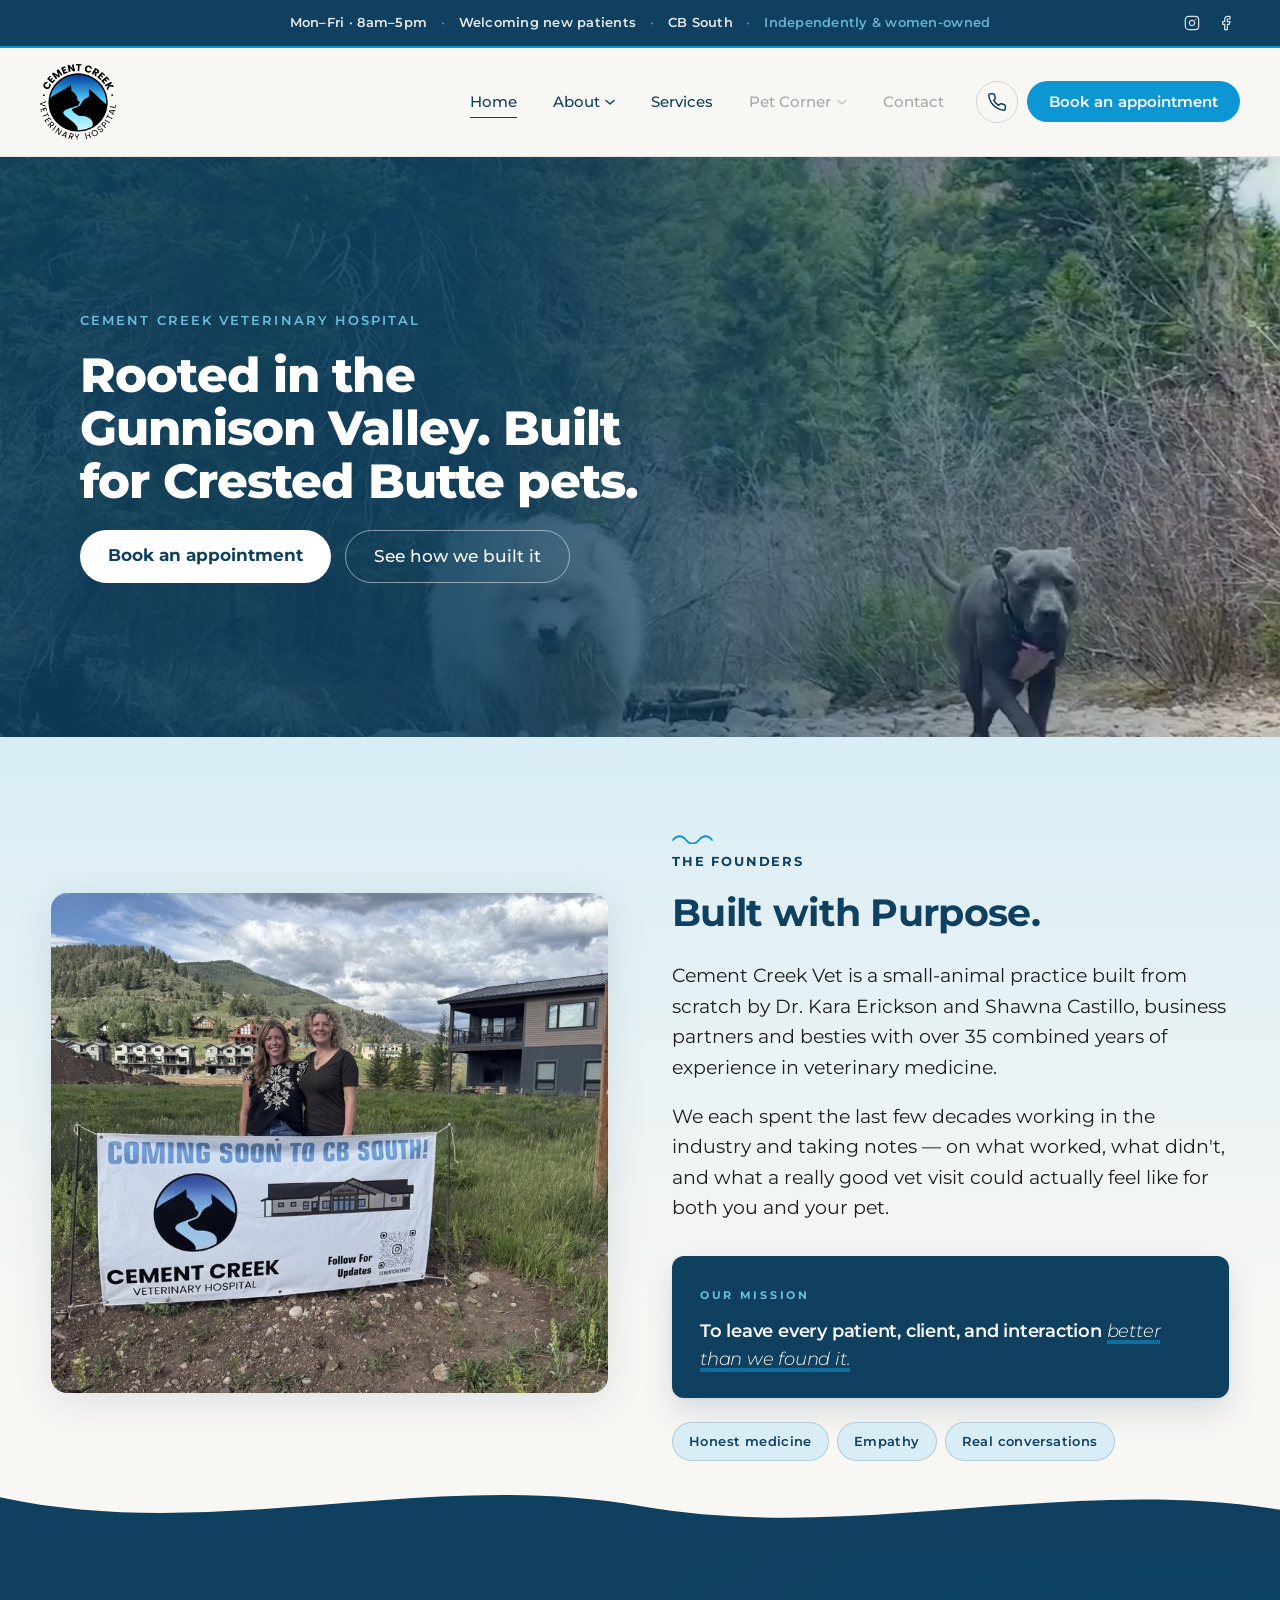
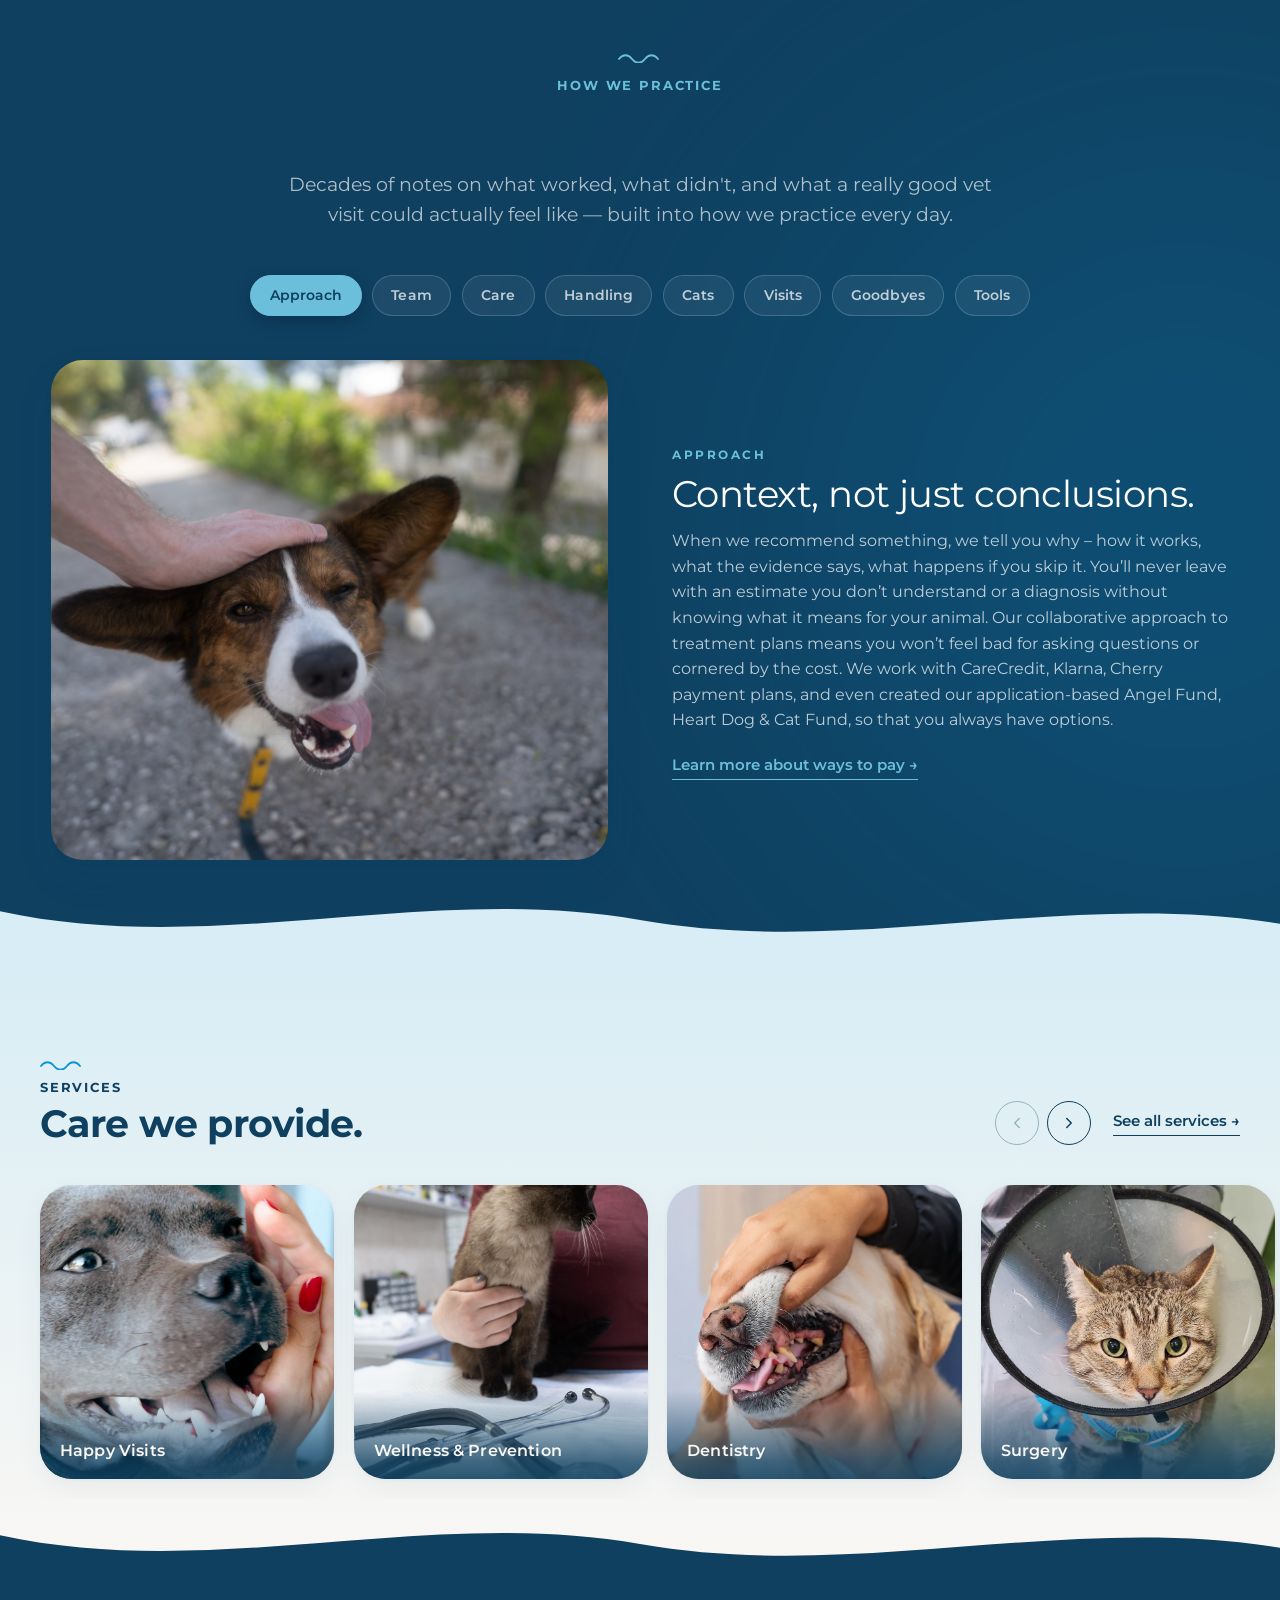
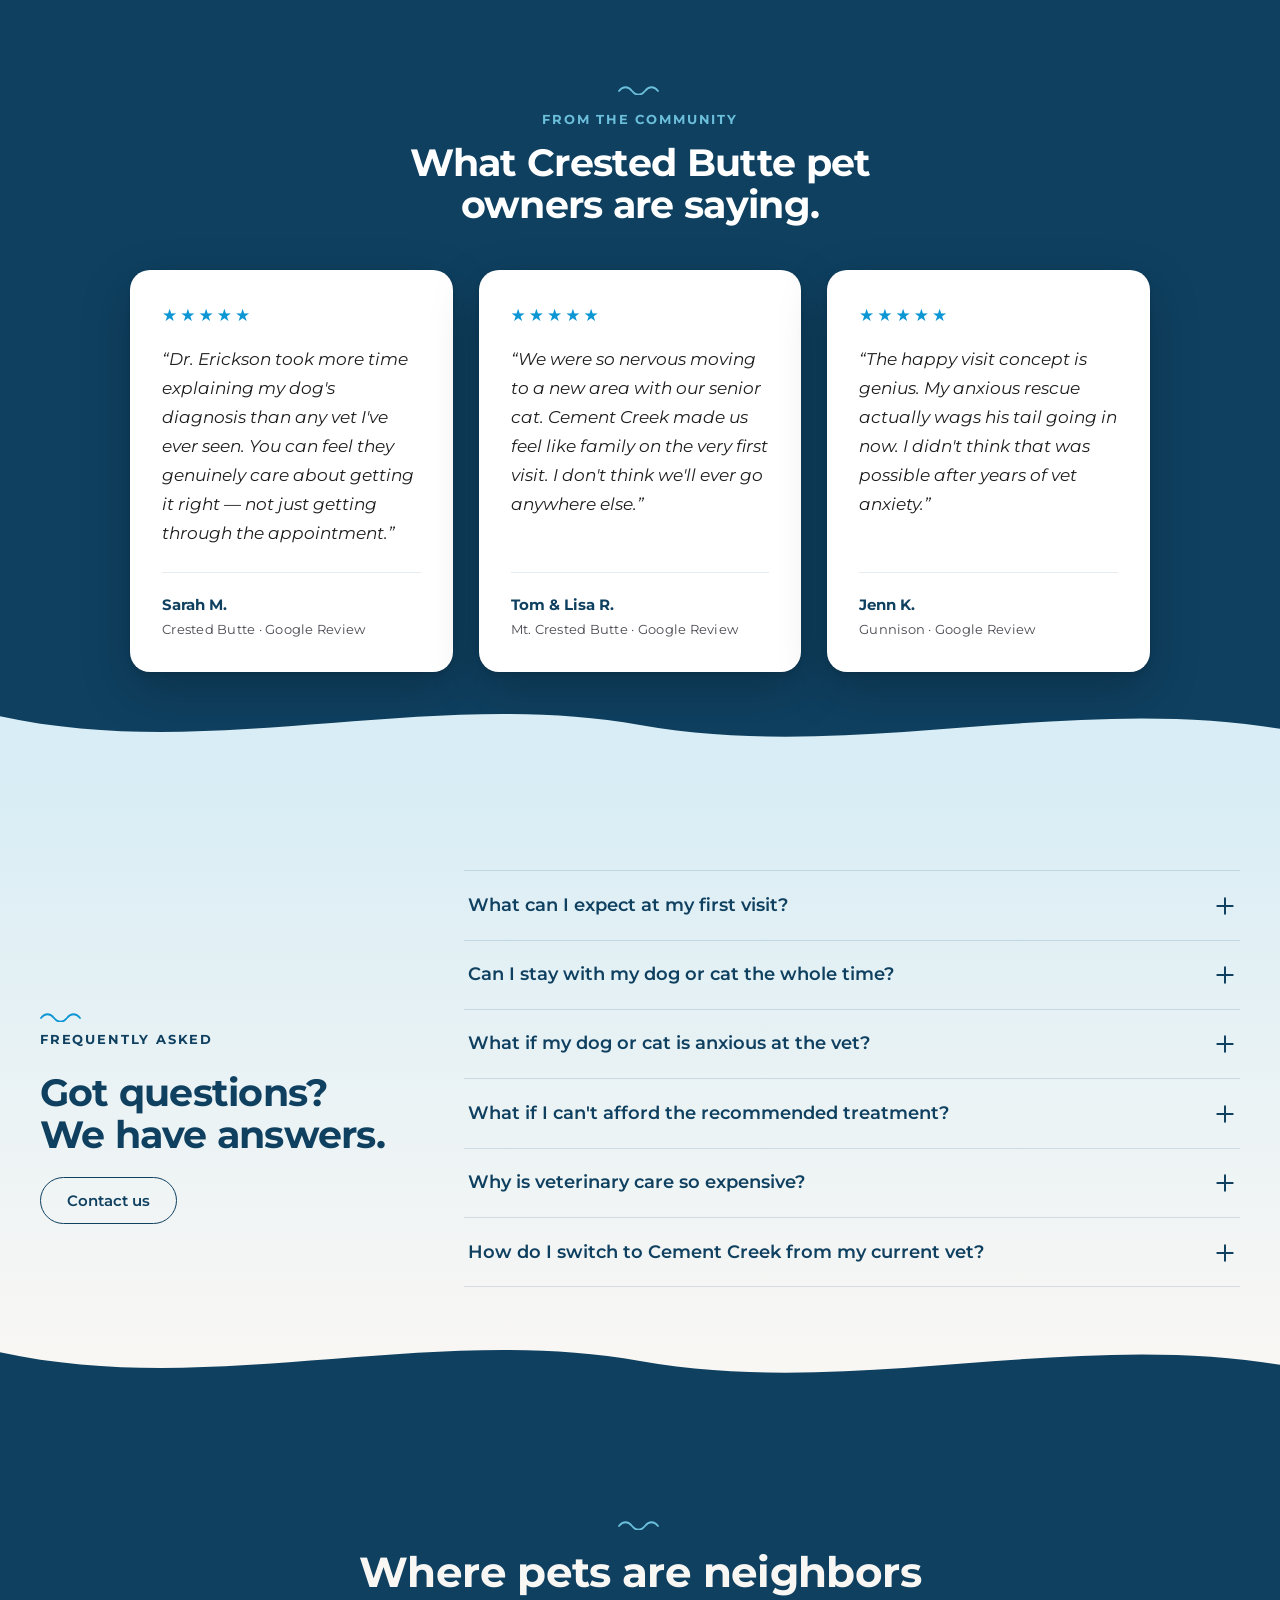
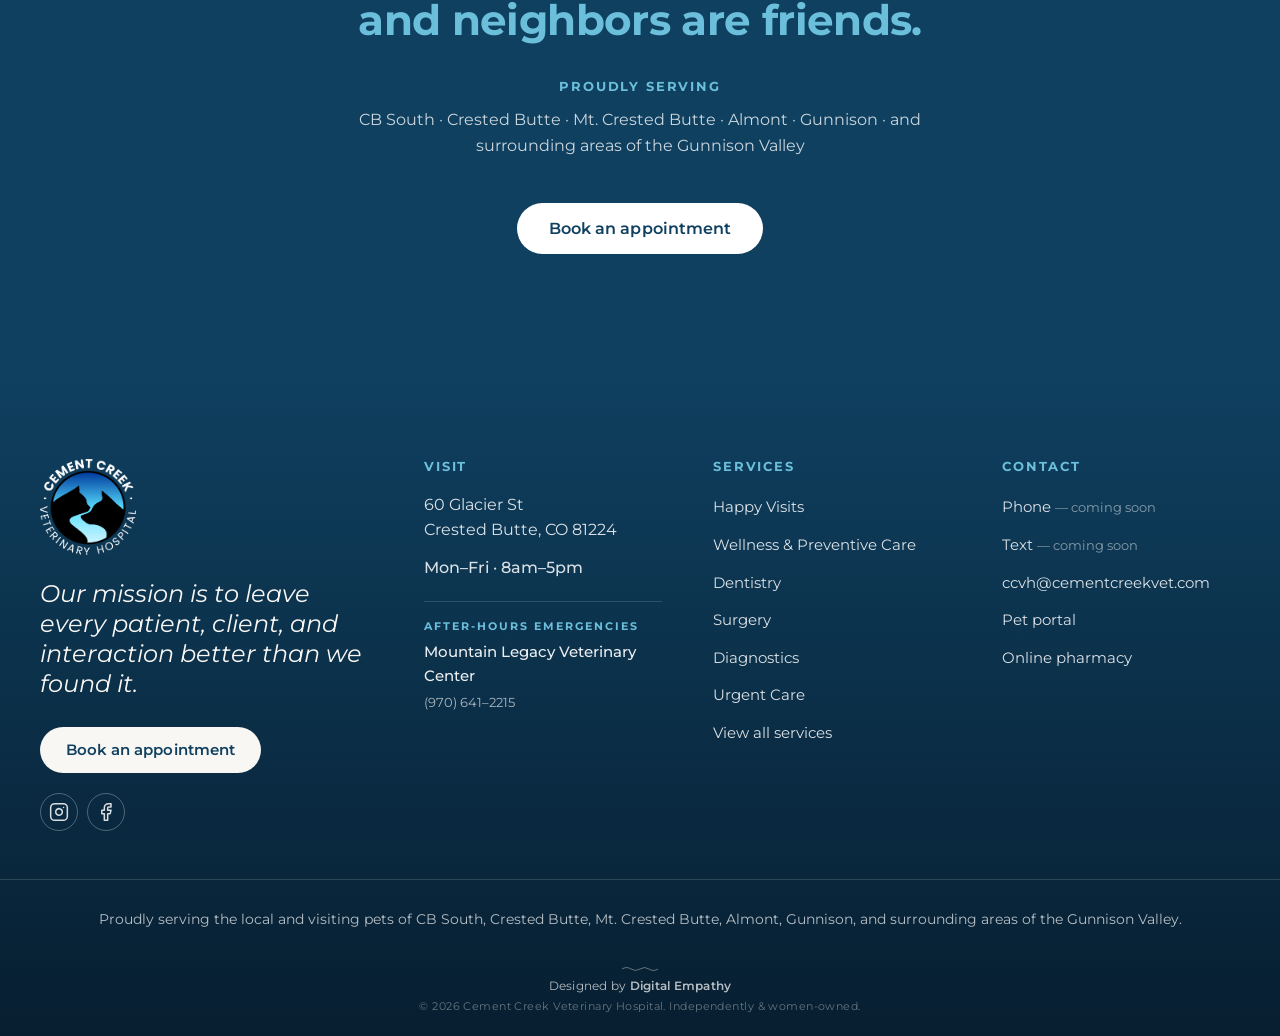
==== commit 9af358a6: "homepage-2: intentional 50/50 image + one-line title + testimonials on Midnight Cove band - Intentio" ====
--- a/homepage-2.html
+++ b/homepage-2.html
@@ -11,7 +11,7 @@
   <link rel="preconnect" href="https://fonts.gstatic.com" crossorigin />
   <link href="https://fonts.googleapis.com/css2?family=Montserrat:ital,wght@0,300;0,400;0,500;0,600;0,700;0,800;1,400;1,500&display=swap" rel="stylesheet" />
 
-  <link rel="stylesheet" href="styles/main-2.css?v=21" />
+  <link rel="stylesheet" href="styles/main-2.css?v=26" />
   <link rel="icon" type="image/png" href="assets/CEMENT CREEK MAIN LOGO_BADGE.png" />
 </head>
 <body>
@@ -421,34 +421,45 @@
 
 
     <!-- ========================================================
-         GOOGLE REVIEWS (brief — From the community)
-         Placeholder copy flagged via data-todo until real reviews
-         arrive. Structure: 3-column white cards on warm off-white,
-         Vivid Mid stars, italic body, source + name footer.
+         TESTIMONIALS (brief — From the community)
+         3-up cards, restyled as warm white notecards (the site's
+         signature material: soft layered shadow on warm paper, no
+         hard border) so they sit inside the design language. Wave-
+         mark + creek-blue stars + editorial italic quote.
+         Placeholder copy flagged via data-todo until real reviews.
          ======================================================== -->
-    <section class="reviews" aria-labelledby="reviews-title" data-todo="Replace placeholder reviews with real Google Reviews">
+    <section class="reviews section--dark" aria-labelledby="reviews-title" data-todo="Replace placeholder reviews with real Google Reviews">
       <header class="reviews__head">
-        <span class="eyebrow" data-reveal>From the community</span>
+        <svg class="reviews__wave-mark" aria-hidden="true" width="44" height="12" viewBox="0 0 44 12" fill="none" data-reveal>
+          <path d="M1 8C5 3 10 3 14 8C18 13 23 13 27 8C31 3 36 3 40 8" stroke="currentColor" stroke-width="1.8" stroke-linecap="round"/>
+        </svg>
+        <span class="reviews__eyebrow" data-reveal>From the community</span>
         <h2 class="reviews__title" id="reviews-title" data-reveal>What Crested Butte pet owners are saying.</h2>
       </header>
       <div class="reviews__grid">
         <article class="review-card" data-reveal>
           <div class="review-card__stars" aria-label="5 out of 5 stars">&#9733;&#9733;&#9733;&#9733;&#9733;</div>
-          <p class="review-card__quote">"Dr. Erickson took more time explaining my dog's diagnosis than any vet I've ever seen. You can feel they genuinely care about getting it right &mdash; not just getting through the appointment."</p>
-          <p class="review-card__source">Google Review</p>
-          <p class="review-card__name">Sarah M. &middot; Crested Butte</p>
+          <p class="review-card__quote">Dr. Erickson took more time explaining my dog's diagnosis than any vet I've ever seen. You can feel they genuinely care about getting it right &mdash; not just getting through the appointment.</p>
+          <footer class="review-card__by">
+            <span class="review-card__name">Sarah M.</span>
+            <span class="review-card__loc">Crested Butte &middot; Google Review</span>
+          </footer>
         </article>
         <article class="review-card" data-reveal>
           <div class="review-card__stars" aria-label="5 out of 5 stars">&#9733;&#9733;&#9733;&#9733;&#9733;</div>
-          <p class="review-card__quote">"We were so nervous moving to a new area with our senior cat. Cement Creek made us feel like family on the very first visit. I don't think we'll ever go anywhere else."</p>
-          <p class="review-card__source">Google Review</p>
-          <p class="review-card__name">Tom &amp; Lisa R. &middot; Mt. Crested Butte</p>
+          <p class="review-card__quote">We were so nervous moving to a new area with our senior cat. Cement Creek made us feel like family on the very first visit. I don't think we'll ever go anywhere else.</p>
+          <footer class="review-card__by">
+            <span class="review-card__name">Tom &amp; Lisa R.</span>
+            <span class="review-card__loc">Mt. Crested Butte &middot; Google Review</span>
+          </footer>
         </article>
         <article class="review-card" data-reveal>
           <div class="review-card__stars" aria-label="5 out of 5 stars">&#9733;&#9733;&#9733;&#9733;&#9733;</div>
-          <p class="review-card__quote">"The happy visit concept is genius. My anxious rescue actually wags his tail going in now. I didn't think that was possible after years of vet anxiety."</p>
-          <p class="review-card__source">Google Review</p>
-          <p class="review-card__name">Jenn K. &middot; Gunnison</p>
+          <p class="review-card__quote">The happy visit concept is genius. My anxious rescue actually wags his tail going in now. I didn't think that was possible after years of vet anxiety.</p>
+          <footer class="review-card__by">
+            <span class="review-card__name">Jenn K.</span>
+            <span class="review-card__loc">Gunnison &middot; Google Review</span>
+          </footer>
         </article>
       </div>
     </section>
--- a/styles/main-2.css
+++ b/styles/main-2.css
@@ -259,66 +259,144 @@
    white cards in a centered grid on flat warm off-white. Vivid
    Mid star row, italic body, source + name footer. Placeholder
    copy in the HTML (data-todo) until real reviews land. */
+/* TESTIMONIALS — 3-up white notecards on the Midnight Cove band.
+   Keeps the box format the client liked, set on the deep navy
+   (--ink #0f4060) so it's cohesive with the intentional + closer
+   sections. White cards pop on the navy; wave seams on both sides
+   (see .services-strip::after + .reviews::after) nest the dark band
+   between the light services / FAQ sections. */
 .reviews {
-  background: var(--paper);
-  padding-block: clamp(3rem, 8vw, 88px);
+  background: var(--ink);
+  padding-block: clamp(3.5rem, 8vw, 96px);
   position: relative;
 }
 .reviews__head {
+  position: relative;
+  z-index: 1;
   text-align: center;
   max-width: 720px;
-  margin: 0 auto clamp(1.75rem, 3vw, 2.5rem);
+  margin: 0 auto clamp(2rem, 3.5vw, 3rem);
   padding-inline: clamp(1.25rem, 4vw, 2.5rem);
 }
-.reviews__head .eyebrow { align-items: center; }
+.reviews__wave-mark {
+  display: block;
+  margin: 0 auto 0.85rem;
+  color: var(--creek);          /* powder blue on the dark band */
+}
+.reviews__eyebrow {
+  display: block;
+  font-family: var(--font-body);
+  font-size: 13px;
+  font-weight: 700;
+  letter-spacing: 0.14em;
+  text-transform: uppercase;
+  color: var(--creek);
+}
 .reviews__title {
   font-size: var(--fs-h2);
   font-weight: 700;
   margin: 0.75rem auto 0;
   max-width: 22ch;
+  color: var(--white);          /* white on the dark band */
 }
 .reviews__grid {
+  position: relative;
+  z-index: 1;
   display: grid;
   grid-template-columns: repeat(3, 1fr);
-  gap: 20px;
+  gap: clamp(1.25rem, 2vw, 1.75rem);
   max-width: 1100px;
   margin: 0 auto;
   padding-inline: clamp(1.25rem, 4vw, 2.5rem);
+  align-items: stretch;
 }
 .review-card {
+  display: flex;
+  flex-direction: column;
   background: var(--white);
-  border: 1px solid var(--border);
-  border-radius: 16px;
-  padding: clamp(1.5rem, 2.5vw, 2rem) clamp(1.25rem, 2.25vw, 1.75rem);
+  border-radius: 20px;
+  padding: clamp(1.75rem, 2.5vw, 2.25rem);
+  /* Deeper shadow so the white cards lift cleanly off the navy. */
+  box-shadow:
+    0 2px 4px rgba(0, 0, 0, 0.10),
+    0 18px 50px rgba(0, 0, 0, 0.22);
+  transition: transform 0.3s var(--ease-out), box-shadow 0.3s var(--ease-out);
+}
+.review-card:hover {
+  transform: translateY(-4px);
+  box-shadow:
+    0 4px 8px rgba(0, 0, 0, 0.12),
+    0 26px 64px rgba(0, 0, 0, 0.28);
 }
 .review-card__stars {
   color: var(--creek-deep);
   font-size: 1.0625rem;
   letter-spacing: 3px;
-  margin-bottom: 0.875rem;
+  margin-bottom: 1rem;
 }
 .review-card__quote {
+  /* Editorial italic, echoing the hero/closer voice — reads as a
+     quote, not a help-desk ticket. */
+  font-style: italic;
   font-size: 1.0625rem;
-  line-height: 1.75;
+  line-height: 1.7;
+  color: var(--charcoal);
+  margin: 0 0 1.5rem;
+  /* push the attribution to the card bottom so a row of cards lines
+     up regardless of quote length */
+  flex: 1 1 auto;
+}
+.review-card__quote::before { content: '\201C'; }
+.review-card__quote::after  { content: '\201D'; }
+.review-card__by {
+  display: flex;
+  flex-direction: column;
+  gap: 0.15rem;
+  padding-top: 1.25rem;
+  border-top: 1px solid rgba(15, 64, 96, 0.10);
+}
+.review-card__name {
+  font-weight: 700;
+  font-size: 0.9375rem;
+  color: var(--ink);
+}
+.review-card__loc {
+  font-size: 0.8125rem;
+  letter-spacing: 0.02em;
   color: var(--stone-warm, var(--charcoal));
-  font-style: italic;
-  margin: 0 0 1.125rem;
-}
-.review-card__source {
-  font-size: 0.75rem;
-  font-weight: 700;
-  letter-spacing: 0.04em;
-  color: var(--ink);
-  margin: 0;
-}
-.review-card__name {
-  font-size: 0.9375rem;
-  color: var(--stone-warm, var(--charcoal));
-  margin: 0.125rem 0 0;
 }
 
 @media (max-width: 900px) {
-  .reviews__grid { grid-template-columns: 1fr; max-width: 560px; }
+  .reviews__grid { grid-template-columns: 1fr; max-width: 520px; }
+}
+
+/* Wave seam — bottom of services-strip, filled with the dark
+   reviews bg (--ink #0f4060) so the navy testimonial band reads as
+   rising up into the light services section. Mirrors founders::after. */
+.services-strip::after {
+  content: '';
+  position: absolute;
+  left: 0; right: 0; bottom: -1px;
+  height: clamp(48px, 7vw, 88px);
+  background-image: url("data:image/svg+xml;utf8,<svg xmlns='http://www.w3.org/2000/svg' viewBox='0 0 1440 70' preserveAspectRatio='none'><path d='M0,28 C240,65 480,5 720,35 C960,65 1200,10 1440,38 L1440,70 L0,70 Z' fill='%230f4060'/></svg>");
+  background-size: 100% 100%;
+  background-repeat: no-repeat;
+  pointer-events: none;
+  z-index: 3;
+}
+/* Wave seam — bottom of reviews, filled with the FAQ's top color
+   (--paper-warm #d8edf5) so the dark band lifts back into the light
+   FAQ section. Mirrors intentional::after. */
+.reviews::after {
+  content: '';
+  position: absolute;
+  left: 0; right: 0; bottom: -1px;
+  height: clamp(48px, 7vw, 88px);
+  background-image: url("data:image/svg+xml;utf8,<svg xmlns='http://www.w3.org/2000/svg' viewBox='0 0 1440 70' preserveAspectRatio='none'><path d='M0,28 C240,65 480,5 720,35 C960,65 1200,10 1440,38 L1440,70 L0,70 Z' fill='%23d8edf5'/></svg>");
+  background-size: 100% 100%;
+  background-repeat: no-repeat;
+  pointer-events: none;
+  z-index: 2;
 }
 .btn--text {
   background: transparent; color: var(--ink); padding: 0; border-radius: 0;
@@ -1230,8 +1308,13 @@
   margin-bottom: clamp(2rem, 3.5vw, 3rem);
 }
 .intentional__title {
-  max-width: 14ch;
-  margin-inline: auto;   /* center the capped-width title within the centered head */
+  /* Keep the title on a single line per Brees (was capped at 14ch
+     which forced "Everything is intentional." to wrap). nowrap holds
+     it on one line; the mobile breakpoint below re-enables wrapping
+     so it never overflows narrow phones. */
+  max-width: none;
+  white-space: nowrap;
+  margin-inline: auto;   /* center within the centered head */
   /* Brief: section H2 — 38px / 700. The previous big clamp peak
      of 3.75rem was overriding the global --fs-h2 scale. */
   font-size: var(--fs-h2);
@@ -1247,6 +1330,11 @@
   /* Soft white on the dark band. */
   color: rgba(255, 255, 255, 0.66);
   max-width: 56ch;
+}
+/* Re-enable wrapping on narrow phones so the single-line title
+   never overflows the viewport. */
+@media (max-width: 600px) {
+  .intentional__title { white-space: normal; }
 }
 
 .tab-strip {
@@ -1324,17 +1412,16 @@
    an image that echoes the tab pill's thumbnail. Square aspect,
    matching corner radius to other rounded cards on the site. */
 .tab-panel__display {
+  /* Brief + Brees: img fills its full 50% column exactly like the
+     founders (sec2) image — width 100%, fixed-height crop (no square
+     aspect-ratio cap, no max-width, no left-align). Stretches edge to
+     edge of its 1fr column so the panel reads as a true 50/50 split. */
   width: 100%;
-  /* Brief: img fills its column in the tab-panel grid (matches
-     founders layout). Was capped at 360px square — now expands to
-     fill the column width, capped at a sensible 540px so it never
-     overshadows the copy on ultrawide viewports. */
-  max-width: 540px;
-  aspect-ratio: 1 / 1;
+  height: clamp(360px, 42vw, 500px);
   border-radius: var(--radius-lg);
   object-fit: cover;
   display: block;
-  justify-self: start;
+  justify-self: stretch;
   box-shadow: var(--shadow-md);
 }
 .tab-panel__body { min-width: 0; }
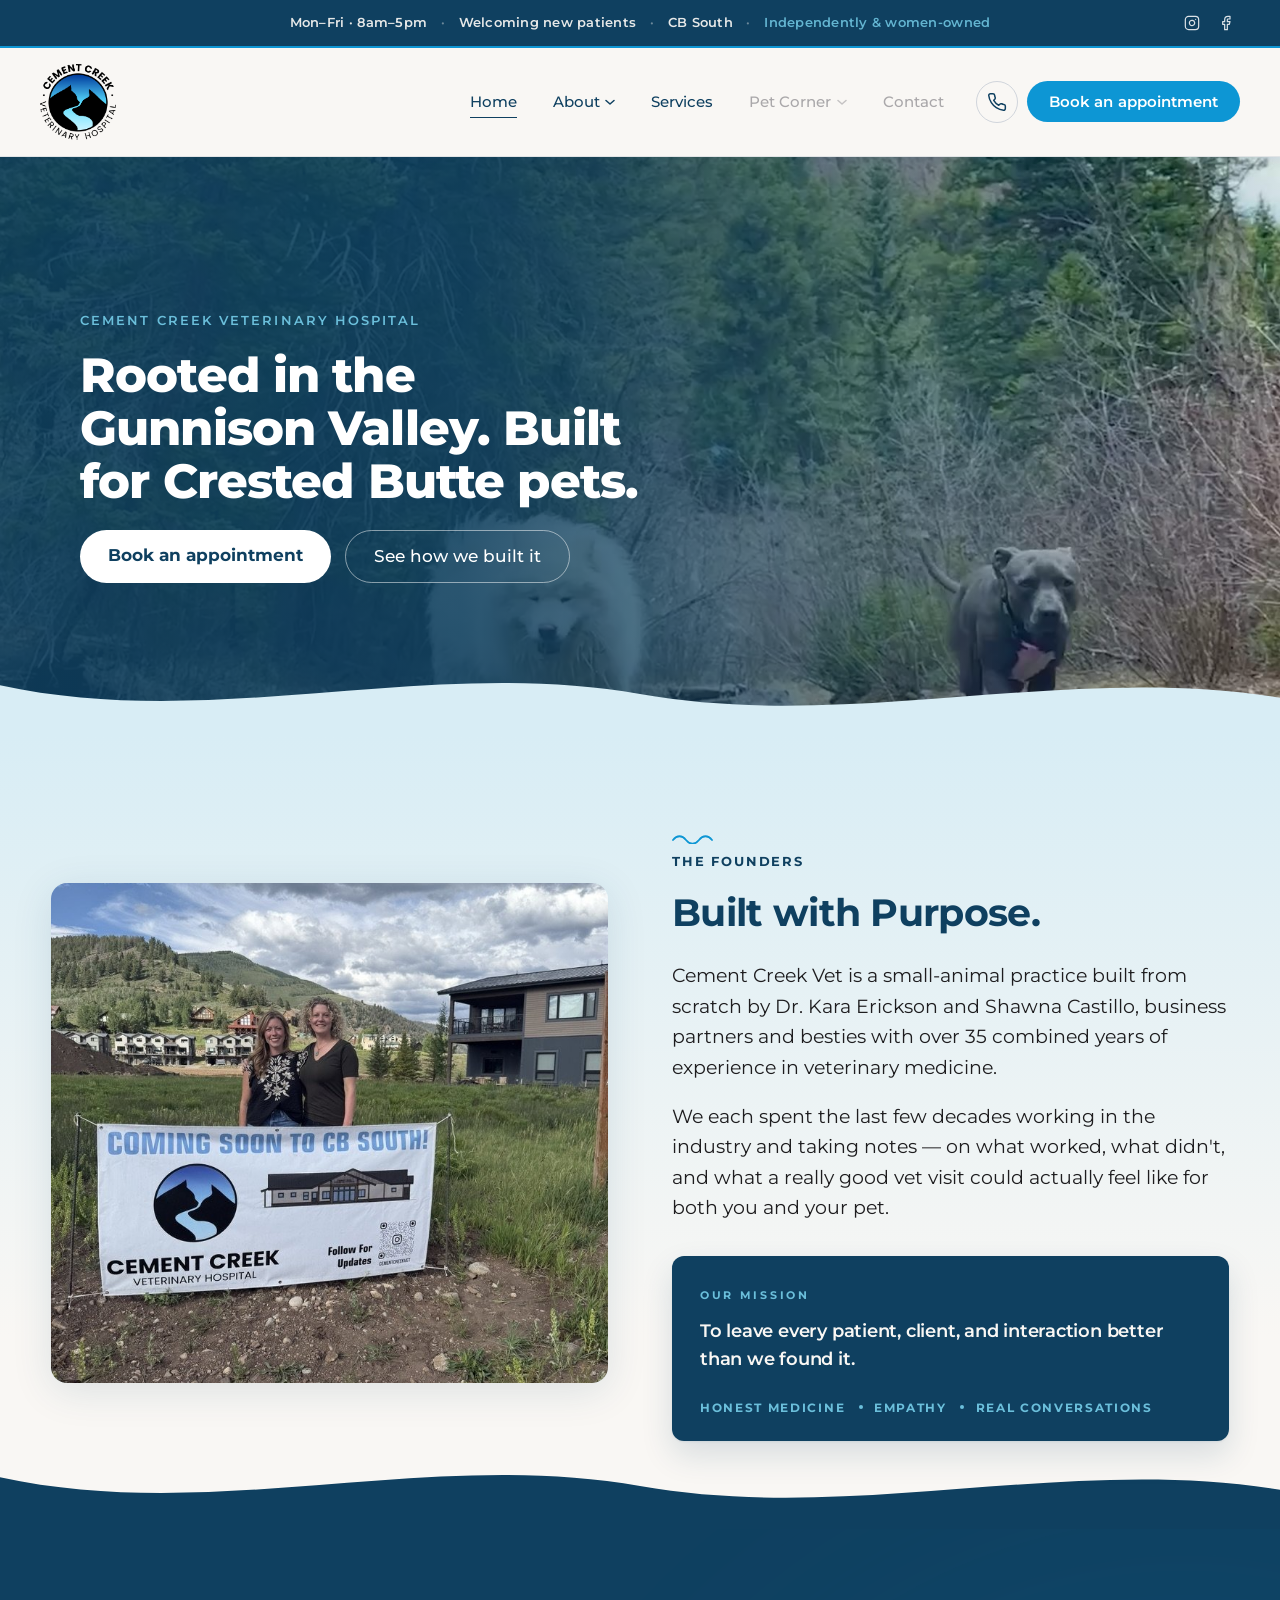
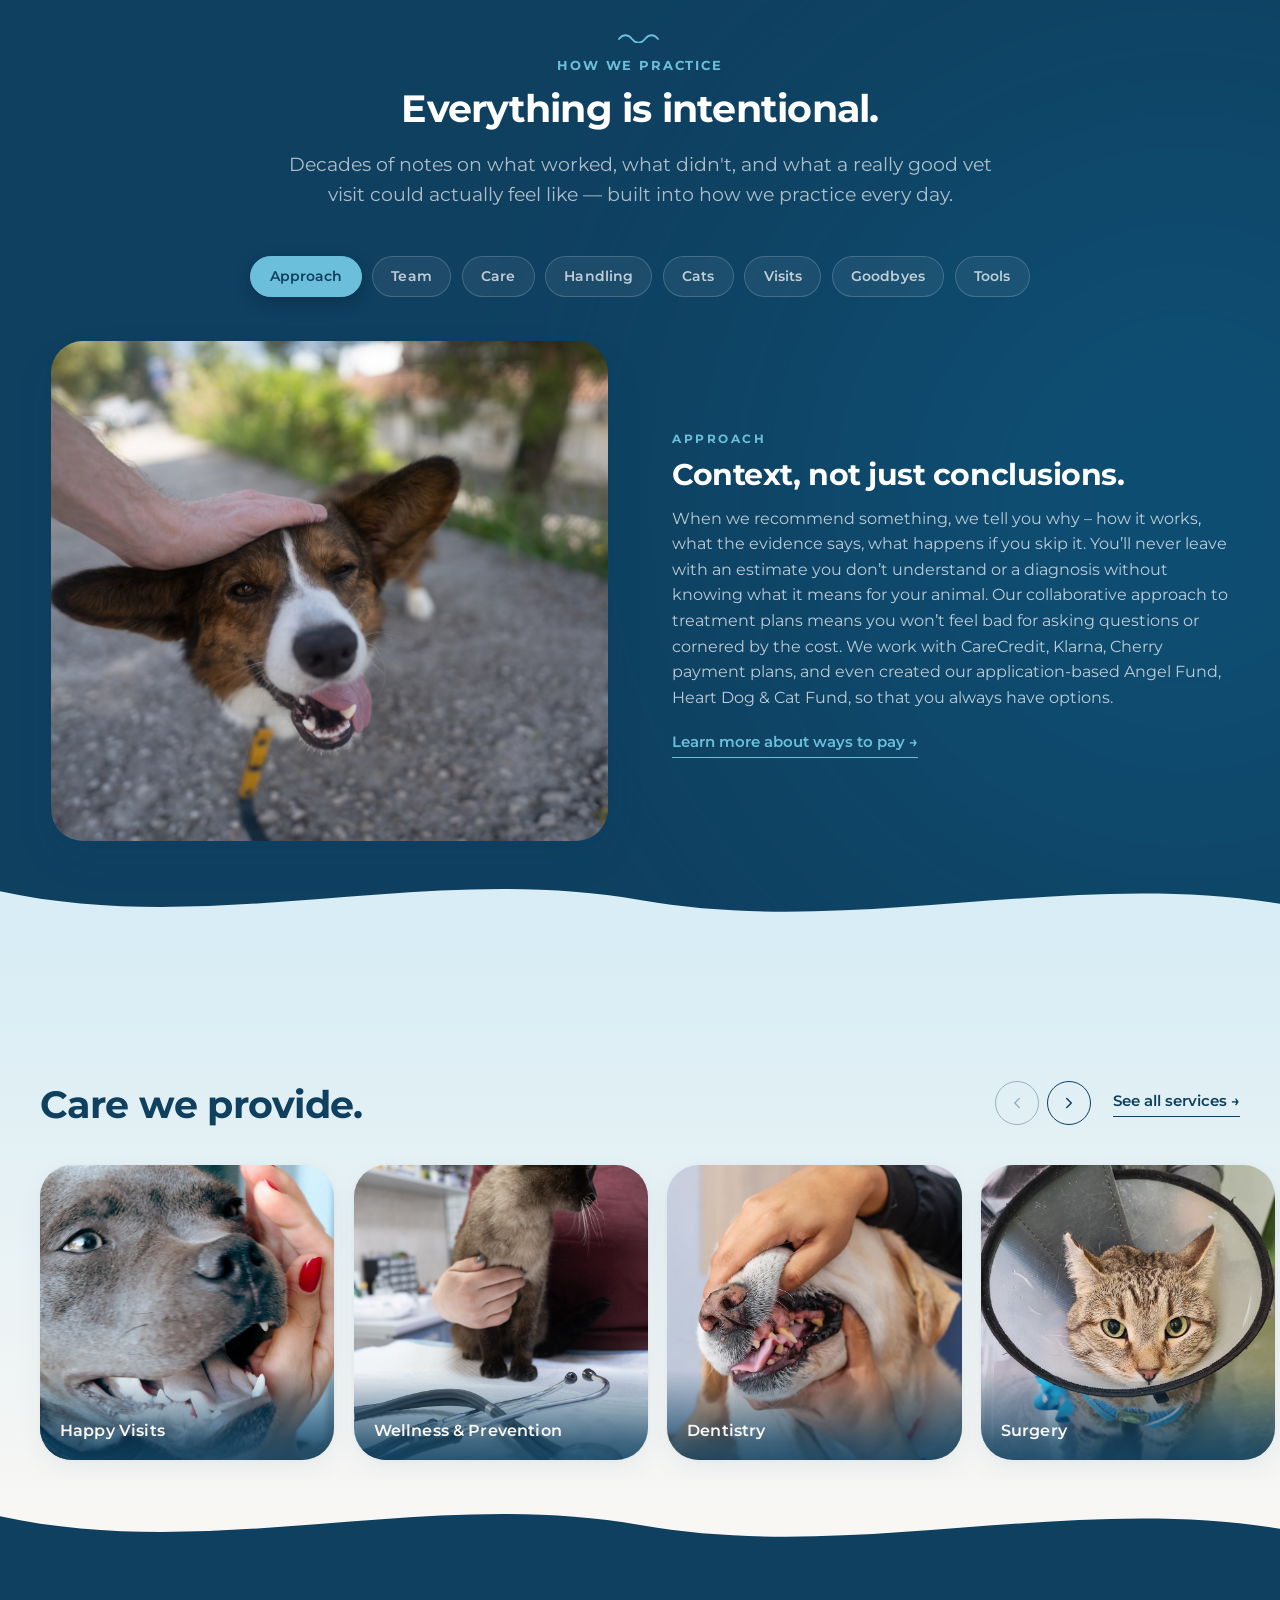
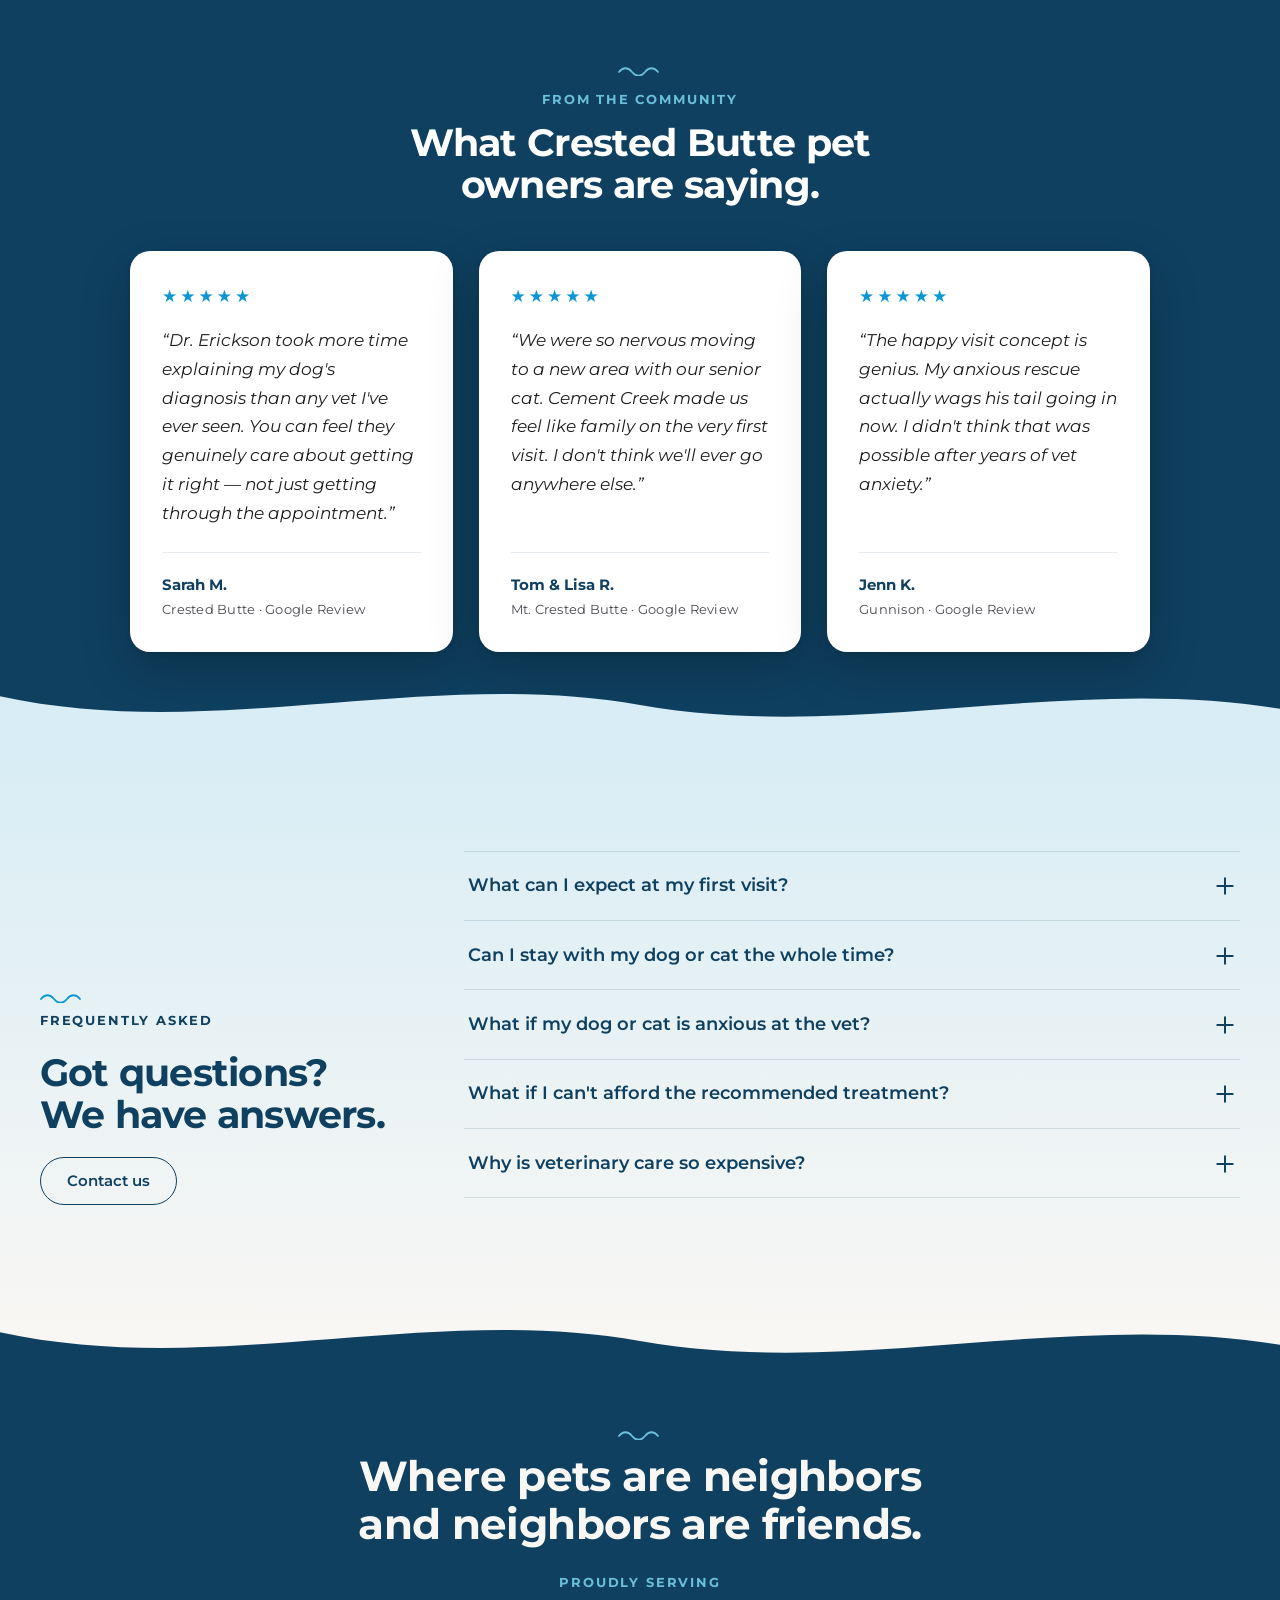
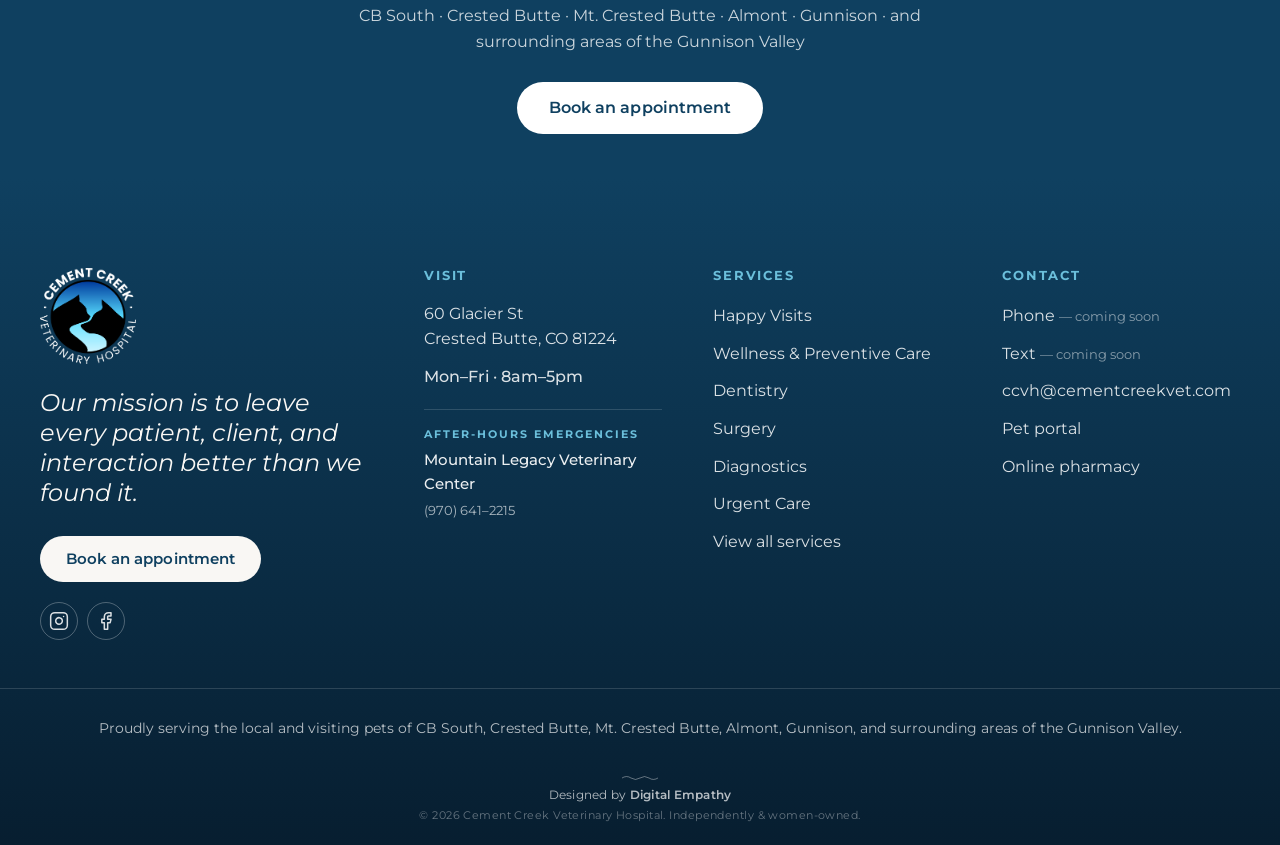
==== commit c27b2ff1: "v2: brief-compliance audit + Feedbucket + services/team polish - Brief audit: removed two-tone/itali" ====
--- a/homepage-2.html
+++ b/homepage-2.html
@@ -11,8 +11,17 @@
   <link rel="preconnect" href="https://fonts.gstatic.com" crossorigin />
   <link href="https://fonts.googleapis.com/css2?family=Montserrat:ital,wght@0,300;0,400;0,500;0,600;0,700;0,800;1,400;1,500&display=swap" rel="stylesheet" />
 
-  <link rel="stylesheet" href="styles/main-2.css?v=26" />
+  <link rel="stylesheet" href="styles/main-2.css?v=40" />
   <link rel="icon" type="image/png" href="assets/CEMENT CREEK MAIN LOGO_BADGE.png" />
+
+  <!-- Feedbucket — client feedback widget (Cement Creek project) -->
+  <script type="text/javascript">
+    (function(k) {
+        let s=document.createElement('script');s.defer=true;
+        s.src="https://cdn.feedbucket.app/assets/feedbucket.js";
+        s.dataset.feedbucket=k;document.head.appendChild(s);
+    })('0OCWwyM0vDK1iGGIJFXx')
+  </script>
 </head>
 <body>
 
@@ -89,25 +98,20 @@
             <p class="founders__lede" data-reveal>
               We each spent the last few decades working in the industry and taking notes &mdash; on what worked, what didn't, and what a really good vet visit could actually feel like for both you and your pet.
             </p>
-            <!-- MISSION callout — navy card with eyebrow + pledge only.
-                 The three pillars were pulled OUT into the .values-tags
-                 row below (matches the homepage-mockup structure where
-                 the mission card stays focused on the pledge and the
-                 values read as separate, scannable chips). -->
+            <!-- MISSION callout — navy card with eyebrow + pledge, and
+                 the three values as an inline dot-separated list inside
+                 the same card (per Brees — felt detached outside). -->
             <figure class="mission mission--navy" data-reveal>
               <span class="mission__eyebrow">Our Mission</span>
               <blockquote class="mission__quote">
                 To leave every patient, client, and interaction <em>better than we found it.</em>
               </blockquote>
+              <ul class="values-tags" aria-label="How we deliver on our mission">
+                <li>Honest medicine</li>
+                <li>Empathy</li>
+                <li>Real conversations</li>
+              </ul>
             </figure>
-            <!-- VALUES TAGS — the three pillars as a pill row below
-                 the mission card. Matches the mockup's `.values-tags`
-                 pattern, recolored to our palette tokens. -->
-            <ul class="values-tags" aria-label="How we deliver on our mission" data-reveal>
-              <li>Honest medicine</li>
-              <li>Empathy</li>
-              <li>Real conversations</li>
-            </ul>
           </div>
 
         </div>
--- a/styles/main-2.css
+++ b/styles/main-2.css
@@ -124,11 +124,13 @@
   color: var(--ink); margin: 0;
 }
 h1 { font-weight: 800; }      /* Brief: H1 = 48px / 800 weight. */
-/* Italic accents inside headings drop to light weight (300) for an
-   editorial contrast within the same line — bold-then-airy rhythm. */
-h1 em, h2 em, h3 em, h4 em {
-  font-weight: 300;
-  font-style: italic;
+/* Brief: headings are a SINGLE weight + color — no accent words.
+   em inside any heading inherits the heading's weight/color and is
+   never italic. (Was an editorial light-italic treatment in v1.) */
+h1 em, h2 em, h3 em, h4 em, h5 em, h6 em {
+  font-weight: inherit;
+  font-style: normal;
+  color: inherit;
 }
 h1 { font-size: var(--fs-h1); }
 h2 { font-size: var(--fs-h2); }
@@ -708,6 +710,22 @@
   height: 580px;
   overflow: hidden;
 }
+/* Wavy bottom divider — same creek-bank seam the team/services
+   page heroes have (.page-hero--banner::after). Fills with the
+   founders section's top color (--paper-warm #d8edf5) so the hero
+   flows into the founders section with a water-ripple edge instead
+   of a hard straight cut. */
+.hero-banner::after {
+  content: '';
+  position: absolute;
+  left: 0; right: 0; bottom: -1px;
+  height: clamp(48px, 7vw, 88px);
+  background-image: url("data:image/svg+xml;utf8,<svg xmlns='http://www.w3.org/2000/svg' viewBox='0 0 1440 70' preserveAspectRatio='none'><path d='M0,28 C240,65 480,5 720,35 C960,65 1200,10 1440,38 L1440,70 L0,70 Z' fill='%23d8edf5'/></svg>");
+  background-size: 100% 100%;
+  background-repeat: no-repeat;
+  pointer-events: none;
+  z-index: 3;
+}
 .hero-banner video {
   position: absolute;
   inset: 0;
@@ -726,6 +744,14 @@
 .hero-text {
   color: #fff;
   max-width: 560px;
+}
+/* Signature wave-mark squiggle above the hero H1 — same 3-hump
+   mark used above the intentional / reviews / closer headings.
+   Powder cyan on the dark hero overlay, left-aligned with the copy. */
+.hero-wave-mark {
+  display: block;
+  color: #6bbfdb;
+  margin-bottom: 14px;
 }
 .hero-eyebrow {
   font-family: var(--font-display);
@@ -907,9 +933,11 @@
   max-width: 22ch;
 }
 .mission__quote em {
-  font-style: italic;
-  font-weight: 300;
-  color: var(--ink);
+  /* Brief: mission statement is plain (white) text in the navy card
+     — no editorial italic / light-weight / accent. */
+  font-style: normal;
+  font-weight: inherit;
+  color: inherit;
 }
 .mission__pillars {
   list-style: none;
@@ -979,21 +1007,8 @@
 .mission--navy .mission__quote em {
   color: var(--paper); /* off-white pledge */
 }
-.mission--navy .mission__quote em {
-  /* Vivid-blue underline behind the italic phrase, same accent
-     language as the hero "Gunnison Valley." marker. Drawn as a
-     bottom-anchored sliver via background-image so it doesn't
-     interfere with descenders or line-wrapping. */
-  background-image: linear-gradient(
-    to top,
-    rgba(13, 150, 212, 0.55) 0,
-    rgba(13, 150, 212, 0.55) 4px,
-    transparent 4px
-  );
-  background-repeat: no-repeat;
-  background-size: 100% 100%;
-  padding-bottom: 2px;
-}
+/* Brief: no accent underline on the mission statement — plain white
+   text in the navy card. (Vivid-blue underline removed.) */
 .mission--navy .mission__pillar {
   color: rgba(255, 255, 255, 0.78); /* warm off-white, slightly dimmed */
 }
@@ -1002,31 +1017,57 @@
   opacity: 1;
 }
 
-/* v2 — VALUES TAGS — pill row below the mission card (matches the
-   homepage-mockup `.values-tags` structure). Light powder-blue
-   chips with ink text + subtle ink border so they sit on the
-   light section bg as scannable values. The mission navy card +
-   these chips together replace v1's "pillars inside the card"
-   layout — separated rhythm reads as: pledge, then values. */
+/* v2 — VALUES — inline editorial list below the mission card (per
+   Brees: no pills). The three values read as Midnight Cove text
+   separated by a small Vivid Mid dot, matching the site's
+   typographic voice rather than chip chrome. */
 .values-tags {
   list-style: none;
   margin: 1.5rem 0 0;
   padding: 0;
   display: flex;
   flex-wrap: wrap;
-  gap: 0.5rem;
+  align-items: center;
+  gap: 0.85rem;
 }
 .values-tags li {
-  background: var(--paper-warm);
+  display: flex;
+  align-items: center;
+  gap: 0.85rem;
   color: var(--ink);
-  border: 1px solid rgba(15, 64, 96, 0.18);
-  padding: 0.5rem 1rem;
-  border-radius: 999px;
   font-family: var(--font-body);
-  font-size: 0.8125rem;
+  font-size: 1rem;
   font-weight: 600;
-  letter-spacing: 0.03em;
+  letter-spacing: 0.01em;
   white-space: nowrap;
+}
+/* Vivid Mid dot separator between values (not after the last). */
+.values-tags li:not(:last-child)::after {
+  content: '';
+  width: 5px;
+  height: 5px;
+  border-radius: 50%;
+  background: var(--creek-deep);
+}
+/* Inside the navy mission card — the values echo the "Our Mission"
+   eyebrow style (powder-blue, uppercase, tracked) so they read as a
+   distinct labeled element framing the pledge, differentiated by
+   treatment rather than a divider line. */
+.mission--navy .values-tags {
+  margin-top: 1.5rem;
+  gap: 0.7rem;
+}
+.mission--navy .values-tags li {
+  color: var(--creek);            /* powder blue, like "Our Mission" */
+  font-size: 0.75rem;
+  font-weight: 700;
+  letter-spacing: 0.14em;
+  text-transform: uppercase;
+}
+.mission--navy .values-tags li:not(:last-child)::after {
+  width: 4px;
+  height: 4px;
+  background: var(--creek);
 }
 /* Single image on the left (replaces the stacked polaroids).
    Rounded corners + soft shadow — no polaroid tilt or border. */
@@ -1132,12 +1173,11 @@
   max-width: 14ch;
 }
 .intentional__title em {
-  /* Brief: no editorial italic on v2 — em accent now reads as
-     a slightly lighter color on the same weight, not italic. */
+  /* Brief: headings are a single color + weight — no accent words.
+     em inherits the title's color/weight, non-italic. */
   font-style: normal;
-  font-weight: 700;
-  color: var(--white);
-  position: relative;
+  font-weight: inherit;
+  color: inherit;
   white-space: nowrap;
 }
 /* Wave-mark + "How we practice" eyebrow above the section title
@@ -1434,9 +1474,10 @@
   margin-bottom: 0.65rem;
 }
 .tab-panel__heading {
-  font-family: var(--font-display); font-weight: 400;
-  font-size: clamp(1.65rem, 1.25rem + 1.3vw, 2.4rem);
-  letter-spacing: -0.015em; line-height: 1.08;
+  /* Brief: Tab section heading (H3) — 30px / 700. */
+  font-family: var(--font-display); font-weight: 700;
+  font-size: var(--fs-h3);
+  letter-spacing: -0.015em; line-height: 1.12;
   color: var(--white);
   margin: 0 0 0.85rem;
 }
@@ -1714,7 +1755,9 @@
   color: var(--paper);
   position: relative;
   text-align: center;
-  padding-block: clamp(5rem, 9vw, 8rem);
+  /* Tightened per Brees — was clamp(5rem, 9vw, 8rem) (80–128px),
+     then 2.75–4.25rem; trimmed again for a more compact CTA band. */
+  padding-block: clamp(1.75rem, 3.5vw, 3rem);
   isolation: isolate;
 }
 /* Variants neutralized — no photo, no scrim, flat ink for all
@@ -1728,7 +1771,7 @@
    above the H2 per mockup. */
 .closer__wave-mark {
   display: block;
-  margin: 0 auto 18px;
+  margin: 0 auto 12px;
   color: var(--creek);  /* powder blue — inherited by stroke="currentColor" */
 }
 .closer__title {
@@ -1739,11 +1782,11 @@
   font-style: normal;
   font-weight: 700;
   color: var(--paper); line-height: 1.15; letter-spacing: -0.015em;
-  margin: 0 auto 2rem;
+  margin: 0 auto 1.5rem;
   max-width: 22ch;
   position: relative;
 }
-.closer__title em { color: var(--creek); font-style: normal; font-weight: 700; }
+.closer__title em { color: inherit; font-style: normal; font-weight: inherit; }
 
 /* Service-area pills — small rounded chips listing where they serve.
    Outlined cream on the dark ink-deep band so the row feels light + airy.
@@ -1770,7 +1813,7 @@
   line-height: 1.6;
   color: rgba(255, 255, 255, 0.78);
   max-width: 60ch;
-  margin: 0 auto clamp(2rem, 3.5vw, 3rem);
+  margin: 0 auto clamp(1.25rem, 2.5vw, 1.75rem);
 }
 /* (Legacy v1 town-pill styles kept below so they don't break v1.) */
 .closer__areas {
@@ -1932,7 +1975,7 @@
 .site-footer__contact,
 .site-footer__links { list-style: none; padding: 0; margin: 0; display: flex; flex-direction: column; gap: 0.65rem; }
 .site-footer__contact a,
-.site-footer__links a { color: rgba(255, 255, 255, 0.85); transition: color 0.2s var(--ease-out); font-size: 0.9375rem; }
+.site-footer__links a { color: rgba(255, 255, 255, 0.85); transition: color 0.2s var(--ease-out); font-size: 1rem; }
 .site-footer__contact a:hover,
 .site-footer__links a:hover { color: var(--creek); }
 .site-footer__small { color: rgba(255, 255, 255, 0.5); font-size: 0.8125rem; }
@@ -2058,18 +2101,23 @@
   gap: 1.25rem;
 }
 .page-hero__title {
+  /* Brief: page H1 48px / 800, Montserrat, no editorial italic.
+     em accents are recolored (not italicized) — matches the
+     homepage closer/intentional title treatment. */
   font-family: var(--font-display);
-  font-style: italic;
-  font-weight: 500;
-  font-size: clamp(2.25rem, 1.4rem + 2.8vw, 4rem);
-  line-height: 1.05;
-  letter-spacing: -0.022em;
+  font-style: normal;
+  font-weight: 800;
+  font-size: var(--fs-h1);
+  line-height: 1.08;
+  letter-spacing: -0.02em;
   color: var(--ink);
   margin: 0;
 }
 .page-hero__title em {
-  font-style: italic;
-  font-weight: 300;
+  /* Brief: single-color headings — em inherits title color/weight. */
+  font-style: normal;
+  font-weight: inherit;
+  color: inherit;
 }
 .page-hero__lede {
   font-size: var(--fs-body-lg);
@@ -2084,15 +2132,11 @@
    in cream. Bottom edge is a wavy creek-bank silhouette
    (paper-warm fill) flowing into the team section below. */
 .page-hero--banner {
-  background-color: var(--ink-deep);
-  background-image: url('../assets/images/team-page-hero.jpg');
-  background-size: cover;
-  /* New team hero is portrait (768x1024) — biased lower so the
-     founders themselves (faces + branded shirts) sit in the visible
-     horizontal strip, with the branded tent banner still peeking
-     overhead at the top edge. */
-  background-position: center 55%;
-  background-repeat: no-repeat;
+  /* Brief: page banner = solid Midnight Cove background with the
+     photo at ~15% opacity / luminosity blend (a faint tonal texture,
+     not a full visible photo). The image lives on ::before below. */
+  background-color: var(--ink);
+  position: relative;
   /* ~50vh tall, capped so it doesn't dominate at any viewport */
   min-height: clamp(360px, 50vh, 520px);
   padding-block: clamp(4rem, 7vw, 6rem) clamp(5.5rem, 9vw, 8rem);
@@ -2100,18 +2144,17 @@
   isolation: isolate;
   color: var(--paper);
 }
-/* Dark scrim over the photo so the overlaid text reads cleanly. */
+/* Brief: banner photo at ~15% opacity, luminosity blend over the
+   Midnight Cove background — faint texture behind the headline. */
 .page-hero--banner::before {
   content: '';
   position: absolute; inset: 0;
-  background:
-    linear-gradient(to right,
-      rgba(15, 64, 96, 0.78) 0%,
-      rgba(15, 64, 96, 0.55) 50%,
-      rgba(15, 64, 96, 0.45) 100%),
-    linear-gradient(to bottom,
-      rgba(15, 64, 96, 0.20) 0%,
-      rgba(15, 64, 96, 0.55) 100%);
+  background-image: url('../assets/images/team-page-hero.jpg');
+  background-size: cover;
+  background-position: center 55%;
+  background-repeat: no-repeat;
+  opacity: 0.15;
+  mix-blend-mode: luminosity;
   pointer-events: none;
   z-index: 0;
 }
@@ -2143,20 +2186,31 @@
   color: var(--paper);
 }
 .page-hero--banner .page-hero__title em {
-  color: var(--creek);
+  color: inherit;   /* single-color heading per brief */
 }
 .page-hero--banner .page-hero__lede {
   color: rgba(255, 255, 255, 0.90);
 }
 
-/* Services-page banner — override bg image to the cat-on-exam-table
-   photo. Position biased toward the lower-middle so the cat's
-   face stays centered in the visible horizontal strip after
-   CSS center-cropping. */
-.page-hero--services {
-  background-image: url('../assets/images/services-page-hero.jpg');
-  background-position: center 50%;
-}
+/* Services-page banner — white Samoyed (the dog from the old CTA
+   section, per Brees), set as the faint ::before texture per brief. */
+.page-hero--services::before {
+  background-image: url('../assets/images/team-closer-bg.jpg');
+  background-position: center 40%;
+}
+
+/* Signature wave-mark squiggle above the page-hero H1 (services) —
+   same 3-hump mark + powder cyan as the homepage hero + section
+   headings, left-aligned with the banner copy. */
+.page-hero__wave-mark {
+  display: block;
+  color: var(--creek);
+  margin-bottom: 0.6rem;
+}
+/* When the standalone wave-mark is present, suppress the eyebrow's
+   own inline dash so the hero shows a single (prominent) wave, not
+   two stacked ones — matches the reviews/intentional stacking. */
+.page-hero__wave-mark + .eyebrow--on-dark::before { display: none; }
 
 /* Eyebrow on dark — paper-colored text + creek-cyan wave so it
    still reads against the dark scrim. */
@@ -2204,18 +2258,25 @@
   align-items: center;
   gap: 1rem;
 }
+/* Center the eyebrow's wave-mark above its text (the eyebrow defaults
+   to left-aligning its stacked squiggle) so it sits centered over
+   "Co-Founders" in this centered head. */
+.team-section__head .eyebrow { align-items: center; }
 .team-section__title {
+  /* Brief: section H2 38px / 700, Montserrat, no editorial italic. */
   font-family: var(--font-display);
-  font-weight: 500;
-  font-size: clamp(2rem, 1.3rem + 2.2vw, 3.25rem);
-  line-height: 1.05;
-  letter-spacing: -0.02em;
+  font-weight: 700;
+  font-size: var(--fs-h2);
+  line-height: 1.1;
+  letter-spacing: -0.018em;
   color: var(--ink);
   margin: 0;
 }
 .team-section__title em {
-  font-style: italic;
-  font-weight: 300;
+  /* Brief: single-color headings — em inherits title color/weight. */
+  font-style: normal;
+  font-weight: inherit;
+  color: inherit;
 }
 .team-section__intro {
   font-size: var(--fs-body-lg);
@@ -2278,21 +2339,24 @@
   flex: 1;
 }
 .founder-card__name {
+  /* Brief: Bio name 34px / 400 weight, Montserrat. */
   font-family: var(--font-display);
-  font-weight: 500;
-  font-size: clamp(1.5rem, 1.15rem + 1vw, 2rem);
+  font-weight: 400;
+  font-size: 2.125rem;        /* 34px */
   line-height: 1.1;
   letter-spacing: -0.018em;
   color: var(--ink);
   margin: 0;
 }
 .founder-card__title {
+  /* Brief: Bio role 16px / 500 weight, Mid Gray (#4a4850).
+     Not uppercase, not the vivid-blue eyebrow treatment. */
   font-family: var(--font-body);
-  font-size: 0.7rem;
-  font-weight: 700;
-  letter-spacing: 0.22em;
-  text-transform: uppercase;
-  color: var(--creek-deep);
+  font-size: 1rem;            /* 16px */
+  font-weight: 500;
+  letter-spacing: 0;
+  text-transform: none;
+  color: var(--stone);        /* Mid Gray */
   margin: 0 0 0.5rem;
 }
 .founder-card__intro {
@@ -2321,7 +2385,7 @@
   cursor: pointer;
   list-style: none;
   font-family: var(--font-body);
-  font-size: 0.85rem;
+  font-size: 0.9375rem;        /* Brief: bio summary 15px / 600 */
   font-weight: 600;
   letter-spacing: 0.04em;
   text-transform: uppercase;
@@ -2395,29 +2459,21 @@
   border-top: 1px solid rgba(22, 59, 108, 0.12);
 }
 .founder-card__breed-q {
-  font-family: var(--font-display);
-  font-style: italic;
-  font-weight: 400;
-  font-size: 0.95rem;
+  /* Brief: Fun Q&A question label — 12px uppercase, Midnight Cove.
+     Reads as a label (not an italic editorial line). */
+  font-family: var(--font-body);
+  font-style: normal;
+  font-weight: 700;
+  font-size: 0.75rem;          /* 12px */
+  letter-spacing: 0.12em;
+  text-transform: uppercase;
   line-height: 1.4;
-  color: var(--ink);
-  margin: 0 0 0.6rem;
-  display: flex;
-  align-items: baseline;
-  gap: 0.55rem;
-}
-.founder-card__breed-q::before {
-  content: '';
-  flex-shrink: 0;
-  width: 22px; height: 6px;
-  background-image: url("data:image/svg+xml;utf8,<svg xmlns='http://www.w3.org/2000/svg' viewBox='0 0 32 8' preserveAspectRatio='none'><path d='M0 4 Q 4 0, 8 4 T 16 4 T 24 4 T 32 4' stroke='%230d96d4' stroke-width='1.4' fill='none' stroke-linecap='round'/></svg>");
-  background-repeat: no-repeat;
-  background-size: 100% 100%;
-  position: relative;
-  top: -0.25em;
+  color: var(--ink);           /* Midnight Cove */
+  margin: 0 0 0.5rem;
 }
 .founder-card__breed-a {
-  font-size: 0.92rem;
+  /* Brief: Fun Q&A answer — 16px. */
+  font-size: 1rem;             /* 16px */
   line-height: 1.6;
   color: var(--charcoal);
   margin: 0;
@@ -2497,12 +2553,25 @@
   z-index: 2;
 }
 
-/* Two-column layout — sticky 280px menu, fluid focus pane */
+/* Open the services section to full width (per Brees — client
+   dislikes the capped site-width look). Drops the 1280px container
+   cap, matching the homepage founders section. */
+.services-page > .container {
+  max-width: none;
+  padding-inline: clamp(1.5rem, 4vw, 60px);
+}
+
+/* Three-column rhythm at full width: menu 20% | image 40% | text 40%.
+   Built as a nested grid — layout = menu(20%) + focus(80%); each
+   panel inside = image(50%) + copy(50%) = 40% of the total each. */
 .services-page__layout {
   display: grid;
-  grid-template-columns: minmax(220px, 280px) 1fr;
-  gap: clamp(2.5rem, 5vw, 5rem);
-  align-items: flex-start;
+  grid-template-columns: minmax(200px, 20%) 1fr;
+  gap: clamp(2rem, 4vw, 4rem);
+  /* Center the menu against the image/focus pane so their vertical
+     centers align (per Brees) rather than the menu top-pinning and
+     hanging below the shorter image. */
+  align-items: center;
   position: relative;
   z-index: 1;
 }
@@ -2511,7 +2580,10 @@
 .services-menu {
   position: sticky;
   top: 140px; /* clears the sticky header stack (topbar + main header) */
-  align-self: start;
+  /* Centered against the focus/image per Brees (was top-pinned).
+     The section barely scrolls, so the centered rest position is
+     what reads; sticky still catches any small scroll. */
+  align-self: center;
   height: fit-content;
 }
 .services-menu__label {
@@ -2594,11 +2666,13 @@
 /* ---- Focus pane ---- */
 .services-focus {
   position: relative;
-  min-height: 480px; /* steadies layout while panels swap */
+  min-height: 440px; /* steadies layout while panels swap (matches image height) */
 }
 .services-panel {
   display: none;
-  grid-template-columns: minmax(0, 380px) 1fr;
+  /* 50/50 within the 80% focus pane = ~40% image / ~40% text of the
+     full-width section (the menu takes the other 20%). */
+  grid-template-columns: 1fr 1fr;
   gap: clamp(2rem, 4vw, 3.5rem);
   align-items: center;
   animation: services-fade 0.45s var(--ease-out) both;
@@ -2613,7 +2687,10 @@
 
 .services-panel__media {
   margin: 0;
-  aspect-ratio: 3 / 4;
+  /* Fixed-height crop — kept short so the image roughly matches the
+     height of the menu column beside it (per Brees), rather than
+     overflowing above + below it. */
+  height: clamp(340px, 26vw, 440px);
   border-radius: var(--radius-lg);
   overflow: hidden;
   box-shadow: var(--shadow-md);
@@ -2632,10 +2709,11 @@
   align-items: flex-start;
 }
 .services-panel__title {
+  /* Brief: service detail heading (H3) — 30px / 700. */
   font-family: var(--font-display);
-  font-weight: 500;
-  font-size: clamp(2rem, 1.3rem + 1.8vw, 2.875rem);
-  line-height: 1.05;
+  font-weight: 700;
+  font-size: var(--fs-h3);
+  line-height: 1.12;
   letter-spacing: -0.02em;
   color: var(--ink);
   margin: 0;
@@ -2661,11 +2739,10 @@
 }
 
 .services-panel__cta {
-  margin-top: 0.5rem;
-  /* Per-panel CTAs hidden — the closer at the bottom of the
-     services page is the single point of conversion. Keeping the
-     markup in case we want to re-enable them later. */
-  display: none;
+  /* Per-panel "Book an appointment" CTA (Vivid Mid pill per brief).
+     Sits below the copy, left-aligned with the body content. */
+  margin-top: 0.75rem;
+  align-self: flex-start;
 }
 
 /* ---- Mobile: stack the layout, convert menu to a horizontal
@@ -2741,6 +2818,7 @@
     gap: 1.5rem;
   }
   .services-panel__media {
+    height: auto;            /* let the mobile aspect-ratio govern */
     aspect-ratio: 4 / 3;
     max-width: 520px;
   }
@@ -2849,11 +2927,10 @@
   margin: 0.25rem 0 0;
 }
 .faq__title em {
-  /* Brief: no editorial italic / no light-weight em on v2.
-     Em accent dropped to normal weight matching the headline. */
+  /* Brief: single-color headings — em inherits title color/weight. */
   font-style: normal;
-  font-weight: 700;
-  color: var(--ink);
+  font-weight: inherit;
+  color: inherit;
 }
 .faq__closing {
   font-size: 1.0625rem;
